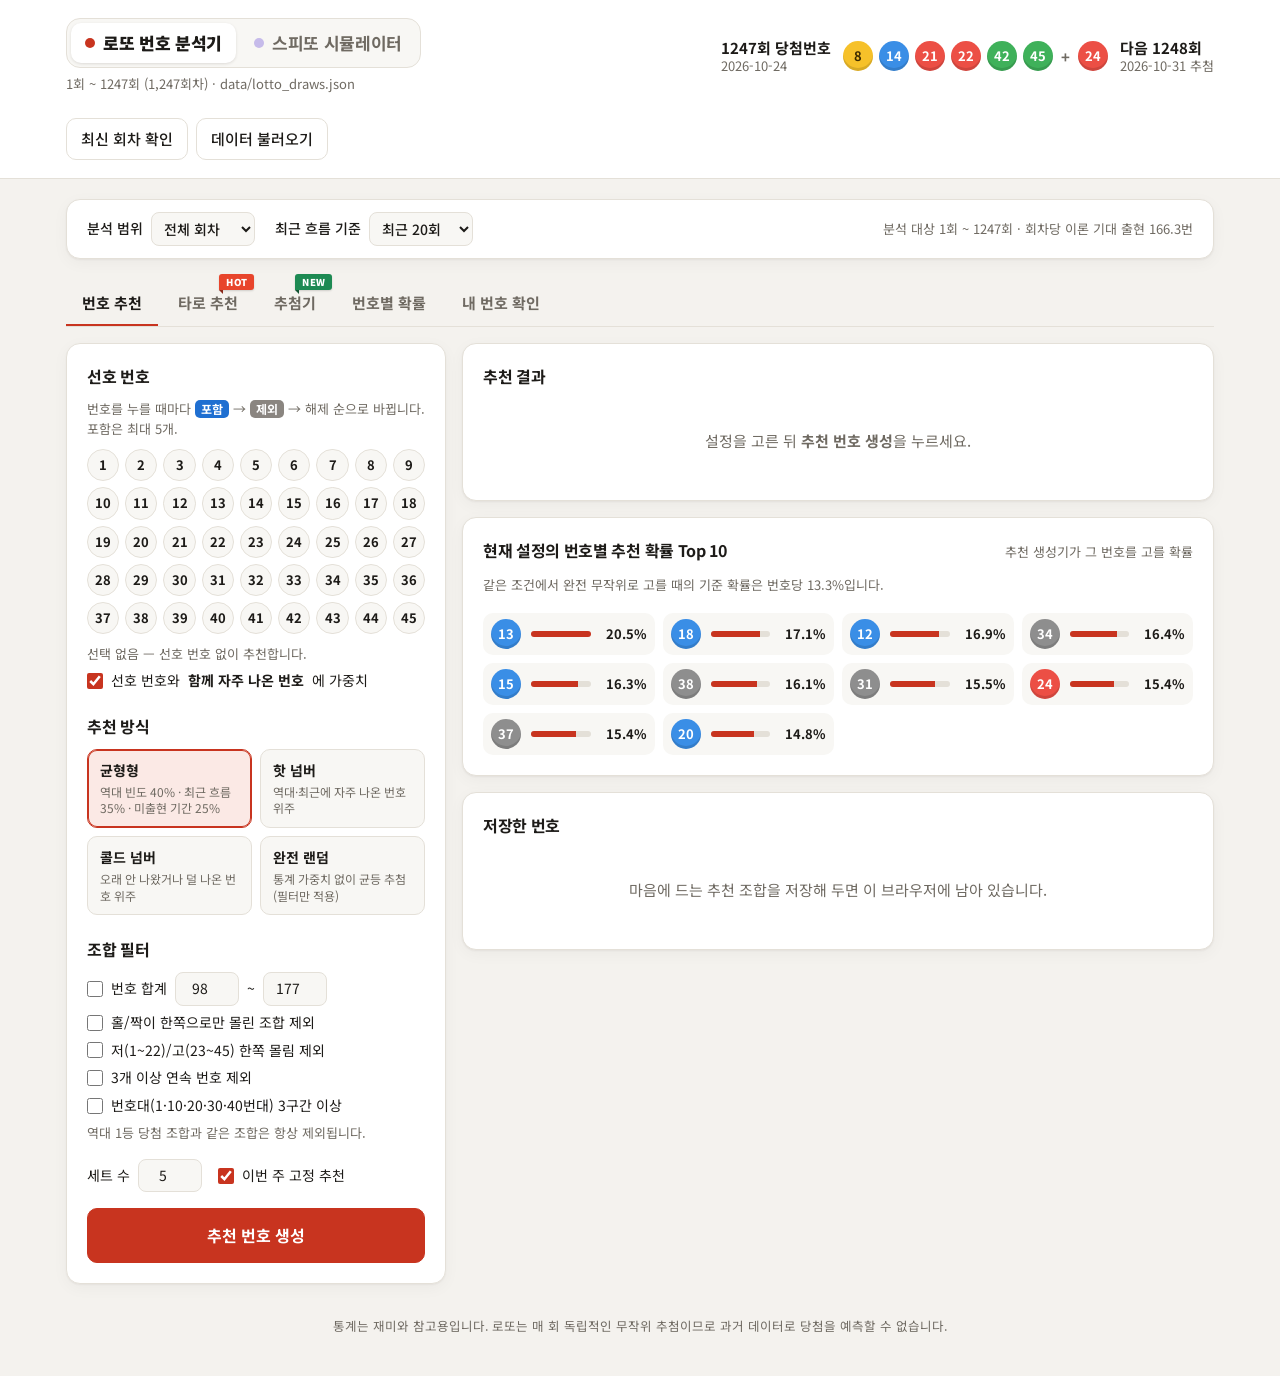
==== index.html @ bdea07fb "스피또 시뮬레이터를 로또 번호 분석기와 같은 상위 프로그램으로 분리 Co-Authored-By: Claude Opus 5.5 <noreply@anthropic.com> Claude" ====
<!doctype html>
<html lang="ko">
<head>
  <meta charset="utf-8">
  <meta name="viewport" content="width=device-width, initial-scale=1">
  <title>로또 번호 분석기</title>
  <meta name="description" content="역대 로또 당첨 번호로 보는 번호별 확률과 선호 번호를 포함한 추천 번호. 매주 최신 회차 자동 반영.">
  <meta property="og:type" content="website">
  <meta property="og:title" content="로또 번호 분석기">
  <meta property="og:description" content="역대 당첨 번호로 보는 번호별 확률 · 선호 번호 포함 추천">
  <meta property="og:image" content="https://wlsdud2v.github.io/lotto-analyzer/og.png">
  <meta property="og:url" content="https://wlsdud2v.github.io/lotto-analyzer/">
  <meta name="twitter:card" content="summary_large_image">
  <meta name="theme-color" content="#c8341f">
  <link rel="icon" href="data:image/svg+xml,%3Csvg xmlns='http://www.w3.org/2000/svg' viewBox='0 0 32 32'%3E%3Ccircle cx='16' cy='16' r='15' fill='%23f6c12a'/%3E%3Ccircle cx='12' cy='11' r='4' fill='%23fff' fill-opacity='.6'/%3E%3C/svg%3E">
  <link rel="preconnect" href="https://fonts.googleapis.com">
  <link rel="stylesheet" href="https://fonts.googleapis.com/css2?family=Noto+Sans+KR:wght@400;500;700;900&display=swap">
  <link rel="stylesheet" href="css/style.css">
</head>
<body>
  <header class="top">
    <div class="wrap top-inner">
      <div class="brand">
        <h1 class="sr-only" id="appTitle">로또 번호 분석기</h1>
        <div class="app-switch" role="tablist" aria-label="프로그램 선택">
          <button class="app-btn active" data-app="lotto" role="tab" aria-selected="true">로또 번호 분석기</button>
          <button class="app-btn" data-app="speetto" role="tab" aria-selected="false">스피또 시뮬레이터</button>
        </div>
        <p class="sub" id="dataInfo" data-for="lotto">데이터를 불러오는 중…</p>
        <p class="sub" data-for="speetto" hidden>동행복권 스피또1000·2000·500 발행 현황과 긁는 복권 시뮬레이터</p>
      </div>
      <div class="latest" id="latest" data-for="lotto"></div>
      <div class="top-actions" data-for="lotto">
        <button class="btn ghost" id="updateBtn" title="인터넷에서 최신 당첨 번호 확인">최신 회차 확인</button>
        <label class="btn ghost file-btn" title="동행복권 결과 JSON 또는 CSV">
          데이터 불러오기
          <input type="file" id="fileInput" accept=".json,.csv" hidden>
        </label>
      </div>
    </div>
  </header>

  <main class="wrap">
  <div class="app active" id="app-lotto">
    <section class="range-bar card">
      <label>분석 범위
        <select id="rangeSel">
          <option value="0">전체 회차</option>
          <option value="500">최근 500회</option>
          <option value="300">최근 300회</option>
          <option value="100">최근 100회</option>
          <option value="50">최근 50회</option>
        </select>
      </label>
      <label>최근 흐름 기준
        <select id="recentSel">
          <option value="10">최근 10회</option>
          <option value="20" selected>최근 20회</option>
          <option value="50">최근 50회</option>
          <option value="100">최근 100회</option>
        </select>
      </label>
      <span class="hint" id="rangeHint"></span>
    </section>

    <nav class="tabs" role="tablist">
      <button class="tab active" data-tab="recommend" role="tab">번호 추천</button>
      <button class="tab" data-tab="tarot" role="tab">타로 추천<span class="ribbon hot">HOT</span></button>
      <button class="tab" data-tab="machine" role="tab">추첨기<span class="ribbon new">NEW</span></button>
      <button class="tab" data-tab="stats" role="tab">번호별 확률</button>
      <button class="tab" data-tab="check" role="tab">내 번호 확인</button>
    </nav>

    <!-- ───────────── 번호 추천 ───────────── -->
    <section class="panel active" id="tab-recommend">
      <div class="rec-layout">
        <div class="card settings">
          <h2>선호 번호</h2>
          <p class="hint">번호를 누를 때마다 <b class="tag fix">포함</b> → <b class="tag exc">제외</b> → 해제 순으로 바뀝니다. 포함은 최대 5개.</p>
          <div class="picker" id="prefPicker"></div>
          <div class="pref-summary" id="prefSummary"></div>
          <label class="check"><input type="checkbox" id="companion" checked> 선호 번호와 <b>함께 자주 나온 번호</b>에 가중치</label>

          <h2>추천 방식</h2>
          <div class="strategies" id="strategies"></div>

          <h2>조합 필터</h2>
          <div class="filters">
            <label class="check"><input type="checkbox" id="fSum"> 번호 합계
              <input type="number" id="fSumMin" class="num" min="21" max="255"> ~ <input type="number" id="fSumMax" class="num" min="21" max="255">
            </label>
            <label class="check"><input type="checkbox" id="fOddEven"> 홀/짝이 한쪽으로만 몰린 조합 제외</label>
            <label class="check"><input type="checkbox" id="fHighLow"> 저(1~22)/고(23~45) 한쪽 몰림 제외</label>
            <label class="check"><input type="checkbox" id="fRun"> 3개 이상 연속 번호 제외</label>
            <label class="check"><input type="checkbox" id="fSpread"> 번호대(1·10·20·30·40번대) 3구간 이상</label>
            <p class="hint">역대 1등 당첨 조합과 같은 조합은 항상 제외됩니다.</p>
          </div>

          <div class="gen-row">
            <label>세트 수 <input type="number" id="setCount" class="num" value="5" min="1" max="10"></label>
            <label class="check"><input type="checkbox" id="weekly" checked> 이번 주 고정 추천</label>
          </div>
          <button class="btn primary big" id="genBtn">추천 번호 생성</button>
        </div>

        <div class="results">
          <div class="card">
            <div class="card-head">
              <h2>추천 결과</h2>
              <span class="hint" id="genInfo"></span>
            </div>
            <div id="results" class="set-list"><p class="empty">설정을 고른 뒤 <b>추천 번호 생성</b>을 누르세요.</p></div>
          </div>

          <div class="card">
            <div class="card-head">
              <h2>현재 설정의 번호별 추천 확률 Top 10</h2>
              <span class="hint">추천 생성기가 그 번호를 고를 확률</span>
            </div>
            <div id="topProb" class="top-prob"></div>
          </div>

          <div class="card">
            <div class="card-head">
              <h2>저장한 번호</h2>
              <button class="btn ghost sm" id="clearSaved">전체 삭제</button>
            </div>
            <div id="saved" class="set-list"></div>
          </div>
        </div>
      </div>
    </section>

    <!-- ───────────── 타로 추천 ───────────── -->
    <section class="panel" id="tab-tarot">
      <div class="card tarot-table">
        <div class="card-head">
          <h2>타로 카드로 번호 뽑기</h2>
          <span class="hint" id="tarotGuide">마음속으로 이번 주의 소망을 떠올리며 카드를 고르세요</span>
        </div>
        <div class="tarot-controls">
          <div class="seg" id="spreadSel" role="group" aria-label="카드 수">
            <button data-n="1">한 장 · 오늘의 카드</button>
            <button data-n="3" class="active">세 장 · 과거·현재·미래</button>
          </div>
          <label>세트 수 <input type="number" id="tarotCount" class="num" value="3" min="1" max="10"></label>
          <button class="btn ghost" id="shuffleBtn">카드 다시 섞기</button>
        </div>
        <div class="slots" id="tarotSlots"></div>
        <div class="deck" id="tarotDeck"></div>
      </div>

      <div class="card" id="tarotReadingCard" hidden>
        <h2>카드 해석</h2>
        <div id="tarotReading" class="reading"></div>
      </div>

      <div class="card" id="tarotNumbersCard" hidden>
        <div class="card-head">
          <h2>카드가 고른 번호</h2>
          <button class="btn ghost sm" id="tarotReroll">같은 카드로 다른 조합</button>
        </div>
        <div id="tarotSummary" class="hint"></div>
        <div id="tarotResults" class="set-list"></div>
        <p class="note">
          정방향 카드의 수는 포함 번호, 역방향 카드의 수는 제외 번호가 되고, 카드의 기운에 따라 번호별 가중치가 정해집니다.
          '번호 추천' 탭의 조합 필터도 함께 적용됩니다. 이번 주에 같은 카드를 뽑으면 같은 번호가 나옵니다.
          재미로 즐겨 주세요 — 실제 당첨 확률은 어떤 번호든 같습니다.
        </p>
      </div>
    </section>

    <!-- ───────────── 물리 추첨기 ───────────── -->
    <section class="panel" id="tab-machine">
      <div class="machine-layout">
        <div class="card machine-stage">
          <div class="drum-wrap"><canvas id="drumCanvas" role="img" aria-label="공기 혼합식 로또 추첨기 애니메이션"></canvas></div>
          <div class="machine-status" id="machineStatus">추첨 시작을 누르면 송풍기가 켜집니다</div>
          <div class="tray" id="tray"></div>
          <p class="hint" id="trayHint">나온 순서대로 놓입니다</p>
        </div>

        <div class="machine-side">
          <div class="card">
            <h2>물리 추첨기</h2>
            <p class="hint">실제 로또와 같은 <b>공기 혼합식</b> 추첨기를 물리 시뮬레이션으로 재현했습니다. 45개의 공이 바닥에서 솟구치는 바람에 섞이다가, 위쪽 배출구로 빨려 올라간 순서대로 당첨 번호 6개와 보너스 번호가 정해집니다.</p>
            <div class="machine-ctrl">
              <span class="lbl">바람 세기</span>
              <div class="seg" id="airSel"><button data-v="1">약</button><button data-v="2" class="active">보통</button><button data-v="3">강</button></div>
            </div>
            <div class="machine-ctrl">
              <span class="lbl">진행 속도</span>
              <div class="seg" id="speedSel"><button data-v="1" class="active">실제 속도</button><button data-v="3">3배 빠르게</button></div>
            </div>
            <button class="btn primary big" id="drawBtn">추첨 시작</button>
          </div>

        </div>
      </div>

      <div class="card">
        <div class="card-head">
          <h2>이번 추첨 기록</h2>
          <span class="hint">번호는 작은 순으로 정렬해 보여 줍니다 · 보너스 제외</span>
        </div>
        <div id="machineHistory" class="set-list"><p class="empty">아직 추첨하지 않았습니다.</p></div>
      </div>
    </section>

    <!-- ───────────── 번호별 확률 ───────────── -->
    <section class="panel" id="tab-stats">
      <div class="kpis" id="kpis"></div>

      <div class="card">
        <div class="card-head">
          <h2>출현 히트맵</h2>
          <span class="hint">색이 진할수록 이론값(평균) 대비 많이 나온 번호</span>
        </div>
        <div class="heat" id="heat"></div>
      </div>

      <div class="card">
        <div class="card-head">
          <h2>번호별 출현 횟수</h2>
          <span class="hint">점선 = 이론 기대값</span>
        </div>
        <div class="chart" id="chart"></div>
      </div>

      <div class="card">
        <div class="card-head">
          <h2>번호별 상세 확률표</h2>
          <span class="hint">머리글을 누르면 정렬됩니다</span>
        </div>
        <div class="table-wrap">
          <table class="stats-table" id="statsTable"></table>
        </div>
        <p class="note">
          <b>읽는 법</b> · <b>출현률</b>은 과거 회차 중 그 번호가 나온 비율, <b>이론 대비</b>는 완전 무작위일 때 기대 횟수 대비 비율(100% = 평균),
          <b>추천 확률</b>은 '번호 추천' 탭의 현재 설정으로 생성기가 그 번호를 고를 확률입니다.
          실제 추첨에서 각 번호가 뽑힐 확률은 과거와 무관하게 항상 6/45 = 13.33%이며, 1등 확률은 조합당 1/8,145,060입니다.
        </p>
      </div>
    </section>

    <!-- ───────────── 내 번호 확인 ───────────── -->
    <section class="panel" id="tab-check">
      <div class="card">
        <h2>내 번호를 과거 전 회차에 대입하기</h2>
        <p class="hint">번호 6개를 고르세요.</p>
        <div class="picker" id="checkPicker"></div>
        <div class="gen-row">
          <div class="balls" id="checkSel"></div>
          <button class="btn ghost sm" id="checkReset">초기화</button>
        </div>
        <div id="checkResult"></div>
      </div>
    </section>

    <footer class="foot">
      통계는 재미와 참고용입니다. 로또는 매 회 독립적인 무작위 추첨이므로 과거 데이터로 당첨을 예측할 수 없습니다.
    </footer>
  </div>

  <div class="app" id="app-speetto">
    <nav class="tabs" role="tablist">
      <button class="tab active" data-tab="sp-status" role="tab">발행 현황</button>
      <button class="tab" data-tab="sp-sim" role="tab">시뮬레이터</button>
    </nav>

    <!-- ───────────── 스피또: 발행 현황 ───────────── -->
    <section class="panel active" id="tab-sp-status">
      <div class="card">
        <div class="card-head">
          <h2>스피또 발행 현황</h2>
          <div class="sp-head-r">
            <span class="hint" id="spStatusInfo">불러오는 중…</span>
            <button class="btn ghost sm" id="spRefresh">새로고침</button>
          </div>
        </div>
        <div class="sp-status" id="spStatus"></div>
        <p class="note">
          <b>입고율</b>은 해당 회차 발행 매수 중 판매점에 공급(출고)된 비율, <b>잔여</b>는 아직 주인을 찾지 않은 당첨 복권 수,
          <b>당첨</b>은 발행 매수 − 잔여 입니다. <b>필요 금액</b>은 지금 1장 살 때의 추정 확률로 계산한 '평균적으로 한 번 당첨되기까지 사야 하는 금액'입니다.
          추정 방법: 발행 매수(1등 1매당 500만 매, 스피또500은 400만 매) 중 판매된 비율을 3등 당첨 비율로 추정(입고율 이내)하고,
          남은 잔여 당첨권이 아직 팔리지 않은 복권에 고르게 섞여 있다고 가정합니다. 3등은 판매 추정의 기준이라 공식 확률과 같게 나옵니다.
          출처: 동행복권 즉석식 복권 발행내역.
        </p>
      </div>

    </section>

    <!-- ───────────── 스피또: 시뮬레이터 ───────────── -->
    <section class="panel" id="tab-sp-sim">
      <div class="sp-layout" style="margin-top:0">
        <div class="card">
          <div class="card-head">
            <h2>스피또 시뮬레이터</h2>
            <div class="seg" id="spGameSel">
              <button data-g="SP1000">스피또1000</button><button data-g="SP2000" class="active">스피또2000</button><button data-g="SP500">스피또500</button>
            </div>
          </div>
          <div class="sp-mode">
            <span class="lbl">확률 기준</span>
            <div class="seg" id="spModeSel"><button data-m="base" class="active">공식 당첨 구조</button><button data-m="live">현재 회차 잔여 반영</button></div>
            <select id="spRoundSel" hidden aria-label="회차 선택"></select>
          </div>
          <p class="hint sp-mode-info" id="spModeInfo"></p>
          <div class="ticket-wrap" id="ticketWrap"></div>
          <div class="sp-actions">
            <button class="btn primary" id="spBuy">1장 사서 긁기</button>
            <button class="btn ghost" id="spReveal">한 번에 긁기</button>
          </div>
          <div class="sp-session" id="spSession"></div>
          <p class="note">카드 그림과 게임 방식은 화면용으로 단순화한 것이며 실제 복권과 다릅니다. 당첨 확률만 공식 당첨 구조와 같습니다.</p>
        </div>

        <div class="card">
          <h2>한 번에 많이 사 보기</h2>
          <div class="sp-bulk-ctrl">
            <div class="seg" id="spBulkN">
              <button data-n="10">10장</button><button data-n="100" class="active">100장</button><button data-n="1000">1천장</button><button data-n="10000">1만장</button><button data-n="100000">10만장</button>
            </div>
            <button class="btn primary" id="spBulkGo">시뮬레이션</button>
            <button class="btn ghost" id="spUntil">1등 나올 때까지</button>
          </div>
          <div id="spBulkResult"></div>
          <div id="spStructure"></div>
        </div>
      </div>
    </section>

    <footer class="foot">
      스피또 시뮬레이터는 재미와 참고용입니다. 즉석 복권의 기대 환급률은 약 56~60%로, 평균적으로 산 금액의 40% 이상은 돌아오지 않습니다.
    </footer>
  </div>
  </main>

  <div class="toast" id="toast"></div>

  <script src="data/lotto_data.js"></script>
  <script src="js/data.js"></script>
  <script src="js/engine.js"></script>
  <script src="js/update.js"></script>
  <script src="js/tarot.js"></script>
  <script src="js/drum.js"></script>
  <script src="js/speetto.js"></script>
  <script src="js/app.js"></script>
</body>
</html>
---- css/style.css ----
:root {
  --bg: #f4f2ee;
  --surface: #ffffff;
  --surface-2: #f8f7f4;
  --line: #e4e0d8;
  --text: #1d1b18;
  --muted: #6f6a62;
  --accent: #c8341f;
  --accent-ink: #ffffff;
  --accent-soft: #fbe9e5;
  --fix: #1f6fd1;
  --exc: #8a8580;
  --ok: #1d8a53;

  /* 동행복권 공 색상 */
  --b1: #f6c12a;  --b1t: #3d2b00;
  --b2: #3a8ee6;  --b2t: #fff;
  --b3: #ec4f45;  --b3t: #fff;
  --b4: #8e8e8e;  --b4t: #fff;
  --b5: #3fb15a;  --b5t: #fff;

  --radius: 14px;
  --shadow: 0 1px 2px rgba(30, 25, 15, .05), 0 4px 16px rgba(30, 25, 15, .04);
  color-scheme: light;
}

@media (prefers-color-scheme: dark) {
  :root:not([data-theme="light"]) {
    --bg: #151412;
    --surface: #1f1d1a;
    --surface-2: #26241f;
    --line: #36332d;
    --text: #efebe4;
    --muted: #a39d93;
    --accent: #ef5a43;
    --accent-soft: #3a211c;
    --fix: #5aa2f5;
    --exc: #7d7870;
    --shadow: none;
    color-scheme: dark;
  }
}

* { box-sizing: border-box; }
html, body { margin: 0; }
body {
  background: var(--bg);
  color: var(--text);
  font: 15px/1.55 "Noto Sans KR", "Pretendard", "Apple SD Gothic Neo", "Malgun Gothic", system-ui, sans-serif;
  -webkit-font-smoothing: antialiased;
}
h1, h2 { margin: 0; letter-spacing: -.02em; }
h2 { font-size: 16px; font-weight: 700; margin: 0 0 10px; }
.settings h2 { margin-top: 22px; }
.settings h2:first-child { margin-top: 0; }
b { font-weight: 700; }

.wrap { max-width: 1180px; margin: 0 auto; padding: 0 16px; }

/* ───────── 헤더 ───────── */
.top { background: var(--surface); border-bottom: 1px solid var(--line); }
.top-inner { display: flex; align-items: center; gap: 24px; padding-top: 18px; padding-bottom: 18px; flex-wrap: wrap; }
.brand h1 { font-size: 22px; font-weight: 900; }
.brand h1::before { content: ""; display: inline-block; width: 12px; height: 12px; border-radius: 50%; background: var(--accent); margin-right: 8px; vertical-align: 2px; }
.sub { margin: 2px 0 0; color: var(--muted); font-size: 13px; }
.latest { margin-left: auto; display: flex; align-items: center; gap: 12px; flex-wrap: wrap; }
.latest .lbl { font-size: 13px; color: var(--muted); line-height: 1.3; }
.latest .lbl b { color: var(--text); display: block; font-size: 15px; }

/* ───────── 공통 ───────── */
.card { background: var(--surface); border: 1px solid var(--line); border-radius: var(--radius); padding: 20px; box-shadow: var(--shadow); }
.card + .card { margin-top: 16px; }
.card-head { display: flex; align-items: baseline; justify-content: space-between; gap: 12px; flex-wrap: wrap; margin-bottom: 12px; }
.card-head h2 { margin: 0; }
.hint { color: var(--muted); font-size: 13px; margin: 0 0 10px; }
.card-head .hint { margin: 0; }
.note { color: var(--muted); font-size: 13px; margin: 14px 0 0; }
.empty { color: var(--muted); text-align: center; padding: 28px 0; margin: 0; }

.btn { font: inherit; border: 1px solid var(--line); background: var(--surface); color: var(--text); border-radius: 10px; padding: 8px 14px; cursor: pointer; font-weight: 500; transition: background .15s, border-color .15s; }
.btn:hover { border-color: var(--muted); }
.btn.primary { background: var(--accent); border-color: var(--accent); color: var(--accent-ink); font-weight: 700; }
.btn.primary:hover { filter: brightness(1.05); }
.btn.big { width: 100%; padding: 14px; font-size: 16px; margin-top: 16px; }
.btn.sm { padding: 4px 10px; font-size: 13px; }
.btn.ghost { background: transparent; }
.file-btn { white-space: nowrap; }
.top-actions { display: flex; gap: 8px; flex-wrap: wrap; }
.btn:disabled { opacity: .55; cursor: default; }

select, input.num { font: inherit; color: var(--text); background: var(--surface-2); border: 1px solid var(--line); border-radius: 8px; padding: 5px 8px; }
input.num { width: 64px; text-align: center; }
.check { display: flex; align-items: center; gap: 8px; font-size: 14px; margin: 6px 0; flex-wrap: wrap; }
.check input[type=checkbox] { width: 16px; height: 16px; accent-color: var(--accent); margin: 0; }

.tag { display: inline-block; padding: 0 6px; border-radius: 5px; font-size: 12px; color: #fff; }
.tag.fix { background: var(--fix); }
.tag.exc { background: var(--exc); }

.range-bar { display: flex; gap: 20px; align-items: center; flex-wrap: wrap; margin-top: 20px; padding: 12px 20px; }
.range-bar label { display: flex; gap: 8px; align-items: center; font-size: 14px; font-weight: 500; }
.range-bar .hint { margin: 0 0 0 auto; }

/* ───────── 탭 ───────── */
.tabs { display: flex; gap: 4px; margin: 12px 0 16px; padding-top: 10px; border-bottom: 1px solid var(--line); overflow-x: auto; }
.tab { position: relative; font: inherit; font-weight: 700; background: none; border: 0; color: var(--muted); padding: 10px 16px; cursor: pointer; border-bottom: 3px solid transparent; margin-bottom: -1px; white-space: nowrap; }
/* 탭 리본 (HOT / NEW) */
.tab .ribbon { position: absolute; top: -7px; right: 0; padding: 1px 6px 1px 7px; font-size: 9.5px; font-weight: 900; letter-spacing: .06em; line-height: 1.5; color: #fff; border-radius: 3px 3px 3px 0; box-shadow: 0 1px 2px rgba(0,0,0,.15); pointer-events: none; }
.tab .ribbon::after { content: ""; position: absolute; left: 0; bottom: -4px; border-top: 4px solid; border-left: 4px solid transparent; filter: brightness(.6); }
.tab .ribbon.hot { background: #e8452c; }
.tab .ribbon.hot::after { border-top-color: #e8452c; }
.tab .ribbon.new { background: #1d8a53; }
.tab .ribbon.new::after { border-top-color: #1d8a53; }
.tab.active { color: var(--text); border-bottom-color: var(--accent); }
.panel { display: none; }
.panel.active { display: block; }

/* ───────── 공 ───────── */
.ball { --c: var(--b1); --t: var(--b1t); width: 38px; height: 38px; border-radius: 50%; display: inline-flex; align-items: center; justify-content: center; font-weight: 700; font-size: 15px; background: var(--c); color: var(--t); flex: none; font-variant-numeric: tabular-nums; box-shadow: inset 0 -3px 0 rgba(0,0,0,.12); }
.ball.d2 { --c: var(--b2); --t: var(--b2t); }
.ball.d3 { --c: var(--b3); --t: var(--b3t); }
.ball.d4 { --c: var(--b4); --t: var(--b4t); }
.ball.d5 { --c: var(--b5); --t: var(--b5t); }
.ball.sm { width: 30px; height: 30px; font-size: 13px; }
.ball.fixed { outline: 3px solid var(--fix); outline-offset: 2px; }
.balls { display: flex; gap: 6px; align-items: center; flex-wrap: wrap; }
.plus { color: var(--muted); font-weight: 700; margin: 0 2px; }

/* ───────── 번호 선택기 ───────── */
.picker { display: grid; grid-template-columns: repeat(9, 1fr); gap: 6px; }
.pick { font: inherit; aspect-ratio: 1; border-radius: 50%; border: 1px solid var(--line); background: var(--surface-2); color: var(--text); font-weight: 700; font-size: 13px; cursor: pointer; padding: 0; position: relative; transition: transform .08s; font-variant-numeric: tabular-nums; }
.pick:hover { border-color: var(--muted); }
.pick:active { transform: scale(.94); }
.pick.fix { background: var(--fix); border-color: var(--fix); color: #fff; }
.pick.exc { background: transparent; color: var(--exc); text-decoration: line-through; border-style: dashed; }
.pick.on { background: var(--accent); border-color: var(--accent); color: #fff; }
.pref-summary { font-size: 13px; color: var(--muted); margin: 10px 0 4px; min-height: 20px; }

/* ───────── 추천 레이아웃 ───────── */
.rec-layout { display: grid; grid-template-columns: 380px 1fr; gap: 16px; align-items: start; }
.settings { position: sticky; top: 12px; }

.strategies { display: grid; grid-template-columns: 1fr 1fr; gap: 8px; }
.strat { text-align: left; font: inherit; border: 1px solid var(--line); background: var(--surface-2); color: var(--text); border-radius: 10px; padding: 10px 12px; cursor: pointer; }
.strat b { display: block; font-size: 14px; }
.strat span { font-size: 12px; color: var(--muted); line-height: 1.4; display: block; margin-top: 2px; }
.strat.active { border-color: var(--accent); background: var(--accent-soft); box-shadow: inset 0 0 0 1px var(--accent); }

.gen-row { display: flex; align-items: center; gap: 16px; flex-wrap: wrap; margin-top: 16px; }
.gen-row label { display: flex; align-items: center; gap: 8px; font-size: 14px; }

.set-list { display: flex; flex-direction: column; gap: 10px; }
.set { border: 1px solid var(--line); border-radius: 12px; padding: 12px 14px; display: grid; grid-template-columns: auto 1fr auto; gap: 8px 14px; align-items: center; background: var(--surface-2); }
.set .idx { font-weight: 900; color: var(--muted); font-size: 13px; width: 18px; }
.set .meta { grid-column: 2 / 4; display: flex; gap: 6px 14px; flex-wrap: wrap; font-size: 12.5px; color: var(--muted); }
.set .meta b { color: var(--text); font-weight: 500; }
.set .acts { display: flex; gap: 6px; }
.set .warn { color: var(--accent); }
.set .hit { color: var(--ok); }

.top-prob { display: grid; grid-template-columns: repeat(auto-fill, minmax(160px, 1fr)); gap: 8px; }
.tp { display: flex; align-items: center; gap: 10px; padding: 6px 8px; border-radius: 10px; background: var(--surface-2); }
.tp .bar { flex: 1; height: 6px; background: var(--line); border-radius: 3px; overflow: hidden; }
.tp .bar i { display: block; height: 100%; background: var(--accent); }
.tp .v { font-size: 13px; font-weight: 700; font-variant-numeric: tabular-nums; min-width: 46px; text-align: right; }

/* ───────── 통계 ───────── */
.kpis { display: grid; grid-template-columns: repeat(4, 1fr); gap: 12px; margin-bottom: 16px; }
.kpi { background: var(--surface); border: 1px solid var(--line); border-radius: var(--radius); padding: 14px 16px; box-shadow: var(--shadow); }
.kpi .k { font-size: 12.5px; color: var(--muted); }
.kpi .v { font-size: 22px; font-weight: 900; letter-spacing: -.02em; margin-top: 2px; display: flex; gap: 6px; align-items: center; flex-wrap: wrap; }
.kpi .s { font-size: 12.5px; color: var(--muted); }

.heat { display: grid; grid-template-columns: repeat(9, 1fr); gap: 6px; }
.hcell { border-radius: 10px; padding: 8px 4px; text-align: center; border: 1px solid var(--line); }
.hcell .n { font-weight: 900; font-size: 16px; }
.hcell .r { font-size: 11.5px; font-variant-numeric: tabular-nums; opacity: .85; }

.chart svg { width: 100%; height: auto; display: block; }
.chart .ax { fill: var(--muted); font-size: 10px; }
.chart .exp { stroke: var(--text); stroke-dasharray: 4 3; stroke-width: 1; opacity: .6; }

.table-wrap { overflow-x: auto; }
.stats-table { width: 100%; border-collapse: collapse; font-size: 13.5px; font-variant-numeric: tabular-nums; }
.stats-table th, .stats-table td { padding: 7px 10px; text-align: right; border-bottom: 1px solid var(--line); white-space: nowrap; }
.stats-table th:first-child, .stats-table td:first-child { text-align: left; }
.stats-table th { font-size: 12.5px; color: var(--muted); font-weight: 500; cursor: pointer; user-select: none; position: sticky; top: 0; background: var(--surface); }
.stats-table th.sorted { color: var(--text); font-weight: 700; }
.stats-table th.sorted::after { content: " ▾"; }
.stats-table th.sorted.asc::after { content: " ▴"; }
.stats-table tr:hover td { background: var(--surface-2); }
.up { color: var(--accent); }
.down { color: var(--fix); }

/* ───────── 내 번호 확인 ───────── */
#checkPicker { max-width: 520px; }
.ranks { display: grid; grid-template-columns: repeat(5, 1fr); gap: 8px; margin: 16px 0; }
.rank { text-align: center; border: 1px solid var(--line); border-radius: 10px; padding: 10px 4px; background: var(--surface-2); }
.rank .k { font-size: 12.5px; color: var(--muted); }
.rank .v { font-size: 22px; font-weight: 900; }
.rank.has .v { color: var(--accent); }
.wins { width: 100%; border-collapse: collapse; font-size: 13.5px; }
.wins td, .wins th { padding: 7px 8px; border-bottom: 1px solid var(--line); text-align: left; }
.wins th { font-size: 12.5px; color: var(--muted); font-weight: 500; }
.wins td:not(:last-child) { white-space: nowrap; }
.wins .balls { flex-wrap: nowrap; gap: 4px; }
@media (max-width: 520px) {
  .wins th:nth-child(2), .wins td:nth-child(2) { display: none; }
  .wins .ball.sm { width: 24px; height: 24px; font-size: 11px; }
}
.ball.match { outline: 3px solid var(--text); outline-offset: 1px; }
.ball.dim { opacity: .3; }

.foot { color: var(--muted); font-size: 12.5px; text-align: center; padding: 32px 0 40px; }

.toast { position: fixed; left: 50%; bottom: 24px; transform: translateX(-50%) translateY(20px); background: var(--text); color: var(--bg); padding: 10px 16px; border-radius: 10px; font-size: 14px; opacity: 0; pointer-events: none; transition: .2s; z-index: 10; max-width: calc(100% - 32px); }
.toast.show { opacity: 1; transform: translateX(-50%); }

/* ───────── 반응형 ───────── */
@media (max-width: 900px) {
  .rec-layout { grid-template-columns: 1fr; }
  .settings { position: static; }
  .kpis { grid-template-columns: 1fr 1fr; }
}
@media (max-width: 520px) {
  .ball { width: 32px; height: 32px; font-size: 13px; }
  .ball.sm { width: 26px; height: 26px; font-size: 11.5px; }
  .heat { grid-template-columns: repeat(5, 1fr); }
  .ranks { grid-template-columns: repeat(3, 1fr); }
  .range-bar .hint { margin-left: 0; }
  .latest { margin-left: 0; }
  .card { padding: 16px; }
  .set { grid-template-columns: 1fr; }
  .set .idx { display: none; }
  .set .balls { flex-wrap: nowrap; }
  .set .meta { grid-column: 1 / -1; order: 3; }
  .set .acts { order: 4; }
}

/* ───────── 타로 ───────── */
:root {
  --t-back: #2a2140;
  --t-back-2: #3b2f58;
  --t-gold: #c9a24a;
  --t-face: #fbf7ee;
  --t-ink: #2a2140;
}

.tarot-controls { display: flex; gap: 12px 16px; align-items: center; flex-wrap: wrap; margin-bottom: 18px; }
.tarot-controls label { display: flex; align-items: center; gap: 8px; font-size: 14px; }
.seg { display: inline-flex; max-width: 100%; overflow-x: auto; border: 1px solid var(--line); border-radius: 10px; overflow: hidden; }
.seg button { font: inherit; font-size: 14px; border: 0; background: var(--surface); color: var(--muted); padding: 8px 14px; cursor: pointer; }
.seg button + button { border-left: 1px solid var(--line); }
.seg button.active { background: var(--t-back); color: #fff; font-weight: 700; }
.seg button:disabled { cursor: default; }

.slots { display: flex; justify-content: center; gap: 18px; flex-wrap: wrap; margin: 4px 0 22px; }
.slot { width: 150px; text-align: center; }
.slot .pos { font-size: 13px; font-weight: 700; color: var(--muted); margin-bottom: 8px; letter-spacing: .04em; }
.slot .ph { aspect-ratio: 2 / 3; border: 2px dashed var(--line); border-radius: 12px; display: flex; align-items: center; justify-content: center; color: var(--muted); font-size: 12px; }
.slot .cap { font-size: 13px; margin-top: 8px; min-height: 20px; }
.slot .cap b { font-size: 14px; }
.slot .cap .ori { display: inline-block; font-size: 11.5px; padding: 0 6px; border-radius: 5px; margin-left: 4px; background: var(--surface-2); border: 1px solid var(--line); color: var(--muted); }
.slot .cap .ori.rev { color: var(--accent); border-color: var(--accent); }

/* 카드 공통 (뒤집기) */
.tcard { aspect-ratio: 2 / 3; perspective: 900px; }
.tcard .inner { position: relative; width: 100%; height: 100%; transition: transform .7s cubic-bezier(.3,.7,.3,1); transform-style: preserve-3d; }
.tcard.flipped .inner { transform: rotateY(180deg); }
.tcard .back, .tcard .face { position: absolute; inset: 0; border-radius: 10px; backface-visibility: hidden; -webkit-backface-visibility: hidden; overflow: hidden; }
.tcard .back {
  background:
    radial-gradient(circle at 50% 50%, transparent 0 18%, rgba(201,162,74,.55) 18.5% 20%, transparent 20.5%),
    repeating-linear-gradient(45deg, rgba(201,162,74,.18) 0 2px, transparent 2px 10px),
    repeating-linear-gradient(-45deg, rgba(201,162,74,.18) 0 2px, transparent 2px 10px),
    linear-gradient(160deg, var(--t-back-2), var(--t-back));
  border: 2px solid var(--t-gold);
  box-shadow: inset 0 0 0 4px var(--t-back), inset 0 0 0 5px rgba(201,162,74,.6), 0 2px 6px rgba(20,10,40,.25);
}
.tcard .back::after { content: "✦"; position: absolute; inset: 0; display: flex; align-items: center; justify-content: center; color: var(--t-gold); font-size: 22px; }
.tcard .face {
  transform: rotateY(180deg);
  background: radial-gradient(circle at 50% 42%, #fff 0 30%, var(--t-face) 70%);
  border: 2px solid var(--t-gold);
  box-shadow: inset 0 0 0 5px var(--t-face), inset 0 0 0 6px rgba(201,162,74,.7), 0 4px 14px rgba(20,10,40,.2);
  color: var(--t-ink);
}
.tcard .art { position: absolute; inset: 0; display: flex; flex-direction: column; align-items: center; justify-content: space-between; padding: 14px 8px 12px; }
.tcard.rev .art { transform: rotate(180deg); }
.tcard .rn { font-family: Georgia, "Times New Roman", serif; font-size: 15px; font-weight: 700; letter-spacing: .06em; color: #8a6a22; }
.tcard .sym { font-size: 52px; line-height: 1; color: var(--t-back); text-shadow: 0 2px 0 rgba(201,162,74,.35); }
.tcard .nm { font-weight: 900; font-size: 16px; letter-spacing: -.02em; }
.tcard .nmb { display: flex; flex-direction: column; align-items: center; text-align: center; line-height: 1.2; gap: 2px; }
.tcard .en { font-family: Georgia, serif; font-size: 10.5px; color: #8a7a6a; }

/* 덱 */
.deck { display: grid; grid-template-columns: repeat(11, 1fr); gap: 8px; max-width: 860px; margin: 0 auto; }
.deck .dcard { font: inherit; padding: 0; border: 0; background: none; cursor: pointer; transition: transform .18s, opacity .25s; animation: deal .45s backwards; }
.deck .dcard .tcard { pointer-events: none; }
.deck .dcard:hover { transform: translateY(-6px); }
.deck .dcard:focus-visible { outline: 3px solid var(--t-gold); outline-offset: 2px; border-radius: 10px; }
.deck .dcard.picked { opacity: .12; pointer-events: none; transform: none; }
.deck.done { display: none; }
@keyframes deal { from { opacity: 0; transform: translateY(14px) rotate(-4deg); } to { opacity: 1; transform: none; } }

/* 해석 */
.reading { display: grid; grid-template-columns: repeat(auto-fit, minmax(240px, 1fr)); gap: 12px; }
.ritem { border: 1px solid var(--line); border-radius: 12px; padding: 14px 16px; background: var(--surface-2); }
.ritem .pos { font-size: 12.5px; color: var(--muted); font-weight: 700; }
.ritem h3 { margin: 2px 0 2px; font-size: 17px; letter-spacing: -.02em; }
.ritem h3 small { font-size: 12.5px; font-weight: 500; color: var(--muted); margin-left: 6px; }
.ritem .kw { font-size: 13px; color: #8a6a22; margin-bottom: 8px; }
.ritem p { margin: 0 0 8px; font-size: 14px; }
.ritem .msg { font-weight: 700; }
.chips { display: flex; flex-wrap: wrap; gap: 6px; }
.chip { font-size: 12px; padding: 2px 8px; border-radius: 999px; background: var(--surface); border: 1px solid var(--line); color: var(--text); }
.chip.in { border-color: var(--fix); color: var(--fix); font-weight: 700; }
.chip.out { border-color: var(--accent); color: var(--accent); font-weight: 700; text-decoration: line-through; }
#tarotSummary { margin: 0 0 12px; }

@media (prefers-color-scheme: dark) {
  :root:not([data-theme="light"]) .ritem .kw { color: var(--t-gold); }
  :root:not([data-theme="light"]) .seg button.active { background: var(--t-back-2); }
}
@media (max-width: 900px) {
  .deck { grid-template-columns: repeat(8, 1fr); }
}
@media (max-width: 520px) {
  .deck { grid-template-columns: repeat(6, 1fr); gap: 6px; }
  .tcard .back::after { font-size: 14px; }
  .slots { gap: 10px; }
  .slot { width: calc((100% - 20px) / 3); max-width: 150px; }
  .tcard .sym { font-size: 38px; }
  .tcard .nm { font-size: 13px; }
  .tcard .rn { font-size: 12px; }
  .tcard .en { display: none; }
  .tcard .art { padding: 10px 4px; }
  .seg button { padding: 8px 10px; font-size: 13px; }
  .tab { padding: 10px 10px; font-size: 14px; }
}
@media (prefers-reduced-motion: reduce) {
  .tcard .inner, .deck .dcard { transition: none; animation: none; }
}

/* ───────── 물리 추첨기 ───────── */
.machine-layout { display: grid; grid-template-columns: minmax(0, 1.15fr) minmax(0, 1fr); gap: 16px; align-items: start; margin-bottom: 16px; }
.machine-stage { display: flex; flex-direction: column; align-items: center; }
.drum-wrap { width: 100%; display: flex; justify-content: center; }
.drum-wrap canvas { display: block; max-width: 100%; }
.machine-status { margin-top: 10px; font-size: 14px; font-weight: 700; color: var(--muted); text-align: center; min-height: 22px; }
.machine-status.live { color: var(--accent); }
.machine-side .card + .card { margin-top: 16px; }
.machine-ctrl { display: flex; align-items: center; gap: 12px; margin: 12px 0; flex-wrap: wrap; }
.machine-ctrl .lbl { font-size: 14px; font-weight: 500; width: 72px; }
.machine-ctrl .seg button.active { background: var(--accent); }

.tray { display: flex; align-items: center; justify-content: center; gap: 8px; flex-wrap: wrap; min-height: 46px; margin-top: 12px; width: 100%; padding: 10px 12px; border-radius: 12px; background: var(--surface-2); border: 1px solid var(--line); }
.tray .slot-b { width: 38px; height: 38px; border-radius: 50%; border: 2px dashed var(--line); flex: none; }
.tray .ball { animation: drop .45s cubic-bezier(.3,1.4,.5,1) both; }
.tray .plus { margin: 0 2px; }
.tray .bonus-lbl { font-size: 11px; color: var(--muted); margin-left: 2px; }
#trayHint { margin: 8px 0 0; text-align: center; }
@keyframes drop { from { transform: translate(18px, -26px) scale(.6); opacity: 0; } to { transform: none; opacity: 1; } }

@media (max-width: 900px) {
  .machine-layout { grid-template-columns: 1fr; }
  .machine-side { order: -1; }
  .machine-side .hint { display: none; }
}
@media (max-width: 520px) {
  .tray { gap: 5px; padding: 8px; }
  .tray .slot-b { width: 32px; height: 32px; }
}

/* ───────── 스피또 ───────── */
.sp-head-r { display: flex; align-items: center; gap: 10px; }
.sp-status { display: grid; grid-template-columns: repeat(3, minmax(0, 1fr)); gap: 12px; }
.sp-game { border: 1px solid var(--line); border-radius: 12px; padding: 14px; background: var(--surface-2); }
.sp-game h3 { margin: 0 0 8px; font-size: 16px; display: flex; justify-content: space-between; align-items: baseline; }
.sp-game h3 small { font-size: 12px; color: var(--muted); font-weight: 500; }
.sp-round { border-top: 1px solid var(--line); padding: 10px 0 4px; }
.sp-round:first-of-type { border-top: 0; padding-top: 2px; }
.sp-round .rh { display: flex; justify-content: space-between; align-items: baseline; font-size: 14px; }
.sp-round .rh b { font-size: 15px; }
.sp-round .rh .end { font-size: 12px; color: var(--muted); }
.sp-bar { height: 8px; border-radius: 4px; background: var(--line); overflow: hidden; margin: 6px 0 2px; }
.sp-bar i { display: block; height: 100%; background: var(--accent); }
.sp-rate { font-size: 12.5px; color: var(--muted); display: flex; justify-content: space-between; }
.sp-rate b { color: var(--text); }
.sp-ranks { width: 100%; border-collapse: collapse; font-size: 13px; margin-top: 6px; font-variant-numeric: tabular-nums; }
.sp-ranks td { padding: 3px 0; }
.sp-ranks td:nth-child(2) { color: var(--muted); }
.sp-ranks td:nth-child(3), .sp-ranks td:nth-child(4) { text-align: right; }
.sp-ranks .won { color: var(--ok); font-weight: 700; }
.sp-ranks .left-all { color: var(--accent); font-weight: 700; }
.sp-empty { color: var(--muted); font-size: 13px; padding: 8px 0; }

.sp-layout { display: grid; grid-template-columns: minmax(0, 1fr) minmax(0, 1fr); gap: 16px; margin-top: 16px; align-items: start; }
.sp-actions { display: flex; gap: 8px; margin-top: 14px; flex-wrap: wrap; }
.sp-actions .btn { flex: 1; }
.sp-session { display: grid; grid-template-columns: repeat(4, 1fr); gap: 8px; margin-top: 14px; }
.sp-session .k { font-size: 12px; color: var(--muted); }
.sp-session .v { font-weight: 900; font-size: 16px; font-variant-numeric: tabular-nums; }
.sp-session .neg { color: var(--fix); }
.sp-session .pos { color: var(--ok); }

/* 복권 카드 (시뮬레이션용 단순 디자인) */
.ticket-wrap { display: flex; justify-content: center; }
.ticket { --tc: #6b4bd6; width: 100%; max-width: 420px; border-radius: 14px; padding: 12px; background: linear-gradient(140deg, var(--tc), color-mix(in srgb, var(--tc) 55%, #000)); color: #fff; box-shadow: 0 6px 18px rgba(0,0,0,.15); user-select: none; -webkit-user-select: none; }
.ticket.SP1000 { --tc: #1f9d6a; }
.ticket.SP2000 { --tc: #6b4bd6; }
.ticket.SP500 { --tc: #e07a1f; }
.ticket .th { display: flex; justify-content: space-between; align-items: baseline; padding: 0 4px 10px; }
.ticket .th b { font-size: 20px; font-weight: 900; letter-spacing: -.02em; }
.ticket .th span { font-size: 11.5px; opacity: .85; }
.ticket .play { position: relative; background: #fffdf7; color: #2a2620; border-radius: 10px; padding: 12px; min-height: 180px; }
.ticket .rule { font-size: 12px; color: #6f6a62; text-align: center; margin-bottom: 8px; }
.ticket .grid9 { display: grid; grid-template-columns: repeat(3, 1fr); gap: 8px; }
.ticket .cell { border: 1px dashed #d8d2c4; border-radius: 8px; text-align: center; padding: 10px 2px; font-weight: 900; font-size: 18px; }
.ticket .cell.hit { background: #fff1c2; border: 2px solid #e8b100; }
.ticket .lucky { display: flex; justify-content: center; gap: 10px; margin-bottom: 10px; }
.ticket .lucky span { width: 42px; height: 42px; border-radius: 50%; background: var(--tc); color: #fff; display: flex; align-items: center; justify-content: center; font-weight: 900; font-size: 18px; }
.ticket .mine { display: grid; grid-template-columns: repeat(3, 1fr); gap: 8px; }
.ticket .mine div { border: 1px dashed #d8d2c4; border-radius: 8px; text-align: center; padding: 6px 2px; }
.ticket .mine b { display: block; font-size: 18px; }
.ticket .mine small { font-size: 12px; color: #6f6a62; }
.ticket .mine .hit { background: #fff1c2; border: 2px solid #e8b100; }
.ticket canvas.scratch { position: absolute; inset: 0; width: 100%; height: 100%; border-radius: 10px; touch-action: none; cursor: grab; transition: opacity .5s; }
.ticket canvas.scratch.gone { opacity: 0; pointer-events: none; }
.ticket .verdict { text-align: center; font-weight: 900; font-size: 17px; padding: 10px 0 2px; min-height: 34px; }
.ticket .verdict.lose { opacity: .8; font-weight: 700; }

.sp-bulk-ctrl { display: flex; gap: 8px; flex-wrap: wrap; align-items: center; margin-bottom: 14px; }
.sp-sum { display: grid; grid-template-columns: repeat(2, 1fr); gap: 8px; margin-bottom: 12px; }
.sp-sum > div { background: var(--surface-2); border: 1px solid var(--line); border-radius: 10px; padding: 10px 12px; }
.sp-sum .k { font-size: 12px; color: var(--muted); }
.sp-sum .v { font-size: 18px; font-weight: 900; font-variant-numeric: tabular-nums; }
.sp-table { width: 100%; border-collapse: collapse; font-size: 13.5px; font-variant-numeric: tabular-nums; }
.sp-table th, .sp-table td { padding: 6px 8px; border-bottom: 1px solid var(--line); text-align: right; white-space: nowrap; }
.sp-table th:first-child, .sp-table td:first-child { text-align: left; }
.sp-table th { font-size: 12.5px; color: var(--muted); font-weight: 500; }
#spStructure { margin-top: 18px; }
#spStructure h3 { font-size: 14px; margin: 0 0 6px; }

@media (max-width: 900px) {
  .sp-status { grid-template-columns: minmax(0, 1fr); }
  .sp-layout { grid-template-columns: minmax(0, 1fr); }
}
@media (max-width: 520px) {
  .sp-session { grid-template-columns: repeat(2, 1fr); }
  .card-head .seg button { padding: 7px 8px; font-size: 12.5px; }
  .sp-bulk-ctrl .seg button { padding: 7px 8px; font-size: 12.5px; }
}

.sp-ranks tr.need td { padding: 0 0 6px; font-size: 12px; color: var(--muted); text-align: left !important; }
.sp-ranks tr.need b { color: var(--text); }
.sp-mode { display: flex; align-items: center; gap: 10px; flex-wrap: wrap; margin-bottom: 6px; }
.sp-mode .lbl { font-size: 14px; font-weight: 500; }
.sp-mode select { font: inherit; font-size: 14px; color: var(--text); background: var(--surface-2); border: 1px solid var(--line); border-radius: 8px; padding: 6px 8px; }
.sp-mode-info { margin: 4px 0 12px; min-height: 18px; }
.sp-mode-info b { color: var(--text); }
.sp-table td.live { color: var(--accent); font-weight: 700; }

/* ───────── 상위 프로그램 전환 ───────── */
[hidden] { display: none !important; }
.sr-only { position: absolute; width: 1px; height: 1px; padding: 0; margin: -1px; overflow: hidden; clip: rect(0 0 0 0); white-space: nowrap; border: 0; }
.app { display: none; }
.app.active { display: block; }
.app-switch { display: inline-flex; gap: 4px; padding: 4px; border-radius: 14px; background: var(--surface-2); border: 1px solid var(--line); }
.app-btn { font: inherit; font-size: 17px; font-weight: 700; letter-spacing: -.02em; color: var(--muted); background: none; border: 0; border-radius: 10px; padding: 7px 14px; cursor: pointer; white-space: nowrap; display: inline-flex; align-items: center; gap: 8px; transition: background .15s, color .15s; }
.app-btn::before { content: ""; width: 10px; height: 10px; border-radius: 50%; background: currentColor; opacity: .35; }
.app-btn[data-app="lotto"]::before { background: var(--accent); }
.app-btn[data-app="speetto"]::before { background: #6b4bd6; }
.app-btn.active { background: var(--surface); color: var(--text); font-weight: 900; box-shadow: 0 1px 3px rgba(30,25,15,.12); }
.app-btn.active::before { opacity: 1; }
.app-btn:not(.active):hover { color: var(--text); }
.brand .sub { margin-top: 6px; }
.brand h1::before { display: none; }
@media (max-width: 520px) {
  .brand { width: 100%; }
  .app-switch { width: 100%; }
  .app-btn { flex: 1; justify-content: center; font-size: 15px; padding: 8px 8px; }
}
.sp-head-r .btn { white-space: nowrap; }
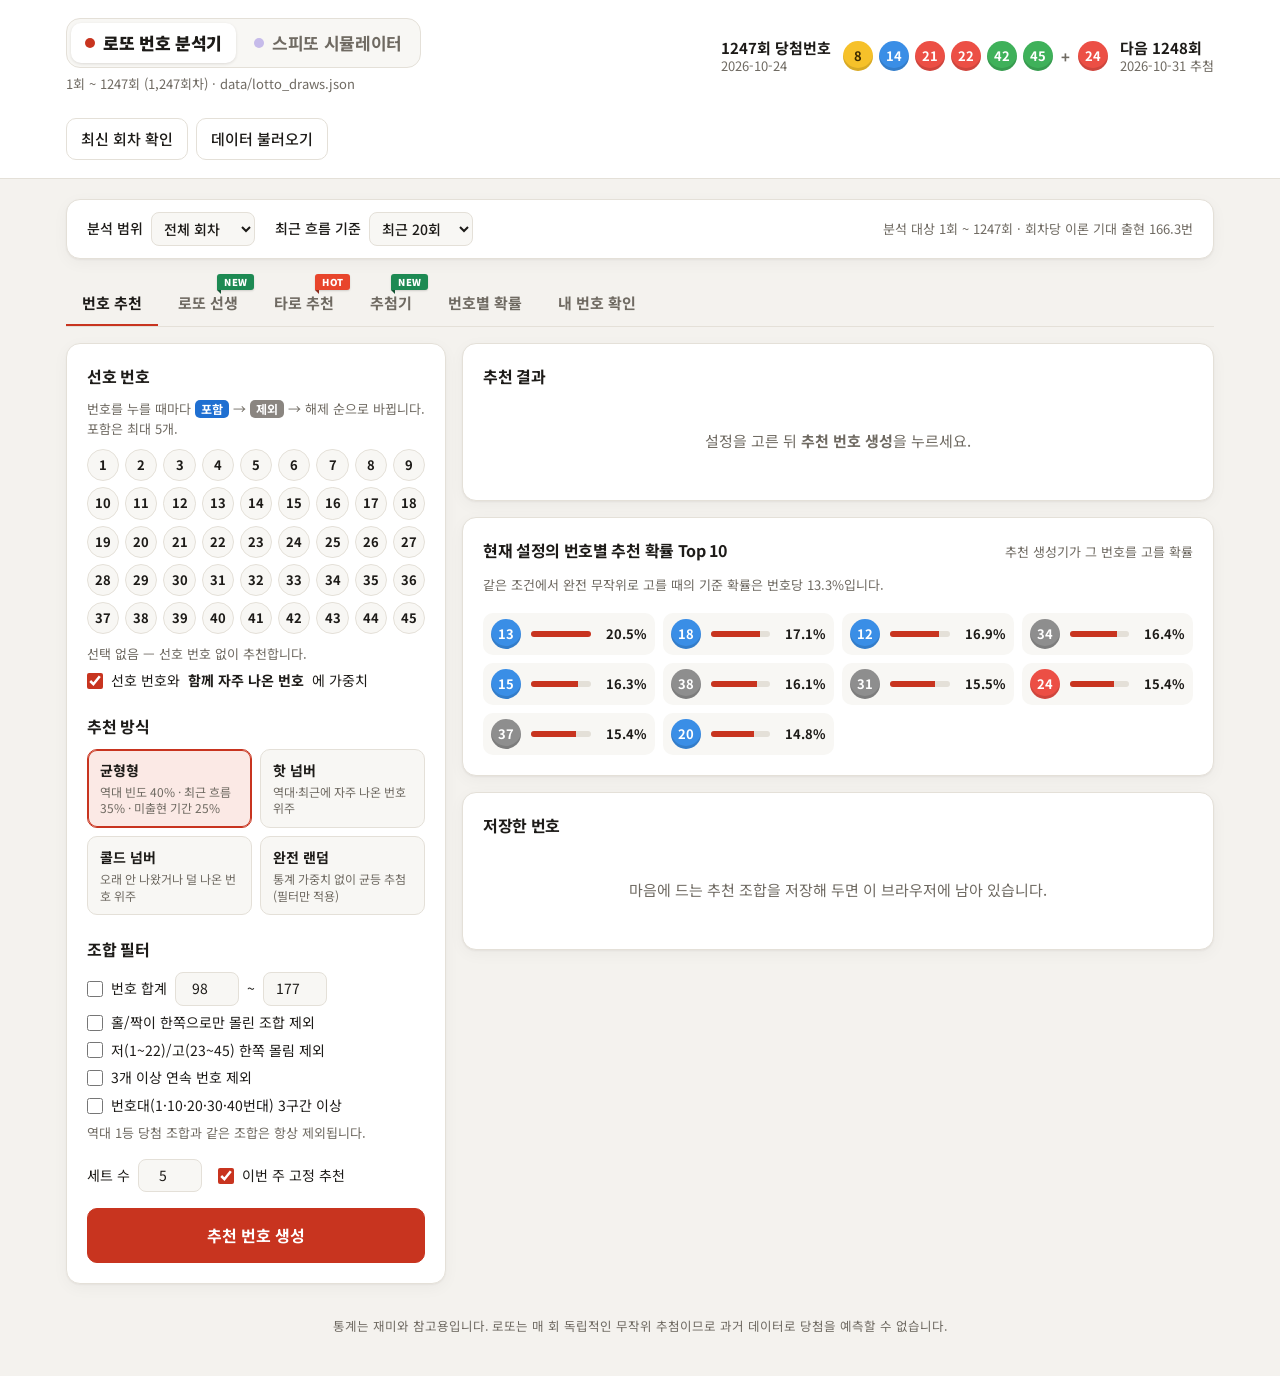
==== commit 2b24bce8: "로또 선생 추가: 네 선생의 주간 번호·운세, 1회부터 전 회차 기록과 적중률 Co-Authored-By: Claude Opus 5.5 <noreply@anthropic.com> " ====
--- a/index.html
+++ b/index.html
@@ -65,6 +65,7 @@
 
     <nav class="tabs" role="tablist">
       <button class="tab active" data-tab="recommend" role="tab">번호 추천</button>
+      <button class="tab" data-tab="teachers" role="tab">로또 선생<span class="ribbon new">NEW</span></button>
       <button class="tab" data-tab="tarot" role="tab">타로 추천<span class="ribbon hot">HOT</span></button>
       <button class="tab" data-tab="machine" role="tab">추첨기<span class="ribbon new">NEW</span></button>
       <button class="tab" data-tab="stats" role="tab">번호별 확률</button>
@@ -131,6 +132,39 @@
       </div>
     </section>
 
+    <!-- ───────────── 로또 선생 ───────────── -->
+    <section class="panel" id="tab-teachers">
+      <div class="card">
+        <div class="card-head">
+          <h2 id="tcTitle">이번 주 로또 선생</h2>
+          <span class="hint" id="tcInfo">불러오는 중…</span>
+        </div>
+        <div class="tc-grid" id="tcGrid"></div>
+        <p class="note">
+          네 선생의 번호와 운세는 회차마다 고정되어 누가 보더라도 같고, 매주 추첨이 끝나면 자동으로 다음 회차 번호가 정해져 저장소에 기록됩니다.
+          각 회차 번호는 그 회차 추첨 <b>전</b>까지의 당첨 데이터만으로 만들었습니다. 재미로 즐겨 주세요 — 누구 말을 믿을지는 여러분의 몫입니다.
+        </p>
+      </div>
+
+      <div class="card">
+        <div class="card-head">
+          <h2>선생별 적중률</h2>
+          <div class="seg" id="tcPeriod"><button data-p="0" class="active">1회부터 전체</button><button data-p="52">최근 52주</button><button data-p="10">최근 10주</button></div>
+        </div>
+        <div class="table-wrap"><table class="tc-table" id="tcRank"></table></div>
+        <p class="note">적중률 = 5등 이상(번호 3개 이상 일치) 당첨된 주의 비율. 무작위로 고를 때의 이론값은 평균 0.80개 일치, 적중률 약 1.87%입니다.</p>
+      </div>
+
+      <div class="card">
+        <div class="card-head">
+          <h2>지난 기록</h2>
+          <span class="hint">숫자는 맞힌 개수 · 색칠된 칸은 당첨 · 굵은 번호가 맞힌 번호</span>
+        </div>
+        <div class="table-wrap"><table class="tc-table tc-hist" id="tcHist"></table></div>
+        <div style="text-align:center;margin-top:12px"><button class="btn ghost sm" id="tcMore">더 보기</button></div>
+      </div>
+    </section>
+
     <!-- ───────────── 타로 추천 ───────────── -->
     <section class="panel" id="tab-tarot">
       <div class="card tarot-table">
@@ -345,6 +379,7 @@
   <script src="js/tarot.js"></script>
   <script src="js/drum.js"></script>
   <script src="js/speetto.js"></script>
+  <script src="js/teachers.js"></script>
   <script src="js/app.js"></script>
 </body>
 </html>
--- a/css/style.css
+++ b/css/style.css
@@ -482,3 +482,37 @@
   .app-btn { flex: 1; justify-content: center; font-size: 15px; padding: 8px 8px; }
 }
 .sp-head-r .btn { white-space: nowrap; }
+
+/* ───────── 로또 선생 ───────── */
+.tc-grid { display: grid; grid-template-columns: repeat(4, minmax(0, 1fr)); gap: 12px; }
+.tc-card { --tc: #555; border: 1px solid var(--line); border-top: 4px solid var(--tc); border-radius: 12px; padding: 14px; background: var(--surface-2); display: flex; flex-direction: column; gap: 10px; }
+.tc-card.best { box-shadow: 0 0 0 2px color-mix(in srgb, var(--tc) 45%, transparent); }
+.tc-top { display: flex; align-items: center; gap: 10px; }
+.tc-ava { width: 48px; height: 48px; border-radius: 50%; background: var(--tc); color: #fff; display: flex; align-items: center; justify-content: center; font-size: 26px; font-weight: 700; font-family: "Noto Serif KR", "Batang", serif; flex: none; box-shadow: inset 0 -3px 0 rgba(0,0,0,.18); }
+.tc-name b { font-size: 16px; display: block; letter-spacing: -.02em; }
+.tc-style { display: inline-block; font-size: 11.5px; padding: 0 7px; border-radius: 999px; color: var(--tc); border: 1px solid var(--tc); margin-top: 2px; font-weight: 700; }
+.tc-stars { font-size: 13px; color: #e0a800; letter-spacing: 1px; margin-left: auto; white-space: nowrap; }
+.tc-stars small { color: var(--muted); font-size: 11px; letter-spacing: 0; display: block; text-align: right; }
+.tc-bubble { position: relative; background: var(--surface); border: 1px solid var(--line); border-radius: 12px; padding: 10px 12px; font-size: 13.5px; line-height: 1.55; }
+.tc-bubble::before { content: ""; position: absolute; top: -7px; left: 18px; width: 12px; height: 12px; background: var(--surface); border-left: 1px solid var(--line); border-top: 1px solid var(--line); transform: rotate(45deg); }
+.tc-card .balls { gap: 5px; }
+.tc-card .ball { width: 32px; height: 32px; font-size: 13.5px; }
+.tc-mini { font-size: 12.5px; color: var(--muted); display: flex; flex-wrap: wrap; gap: 2px 10px; }
+.tc-mini b { color: var(--text); }
+.tc-acts { display: flex; gap: 6px; margin-top: auto; }
+.tc-table { width: 100%; border-collapse: collapse; font-size: 13.5px; font-variant-numeric: tabular-nums; }
+.tc-table th, .tc-table td { padding: 7px 8px; border-bottom: 1px solid var(--line); text-align: right; white-space: nowrap; }
+.tc-table th { font-size: 12.5px; color: var(--muted); font-weight: 500; }
+.tc-table td:first-child, .tc-table th:first-child, .tc-table td.l, .tc-table th.l { text-align: left; }
+.tc-who { display: inline-flex; align-items: center; gap: 6px; font-weight: 700; }
+.tc-dot { width: 18px; height: 18px; border-radius: 50%; background: var(--tc); color: #fff; font-size: 11px; display: inline-flex; align-items: center; justify-content: center; font-family: serif; }
+.tc-hist td { vertical-align: top; }
+.tc-hist .hit { background: color-mix(in srgb, var(--ok) 14%, transparent); }
+.tc-hist .m { font-weight: 900; font-size: 15px; }
+.tc-hist .rk { font-size: 11px; color: var(--ok); font-weight: 700; margin-left: 3px; }
+.tc-hist .pk { display: block; font-size: 11.5px; color: var(--muted); letter-spacing: -.01em; }
+.tc-hist .pk b { color: var(--text); }
+.tc-hist .balls { flex-wrap: nowrap; gap: 3px; }
+.tc-hist .ball.sm { width: 24px; height: 24px; font-size: 11px; }
+@media (max-width: 1000px) { .tc-grid { grid-template-columns: repeat(2, minmax(0, 1fr)); } }
+@media (max-width: 560px) { .tc-grid { grid-template-columns: minmax(0, 1fr); } }
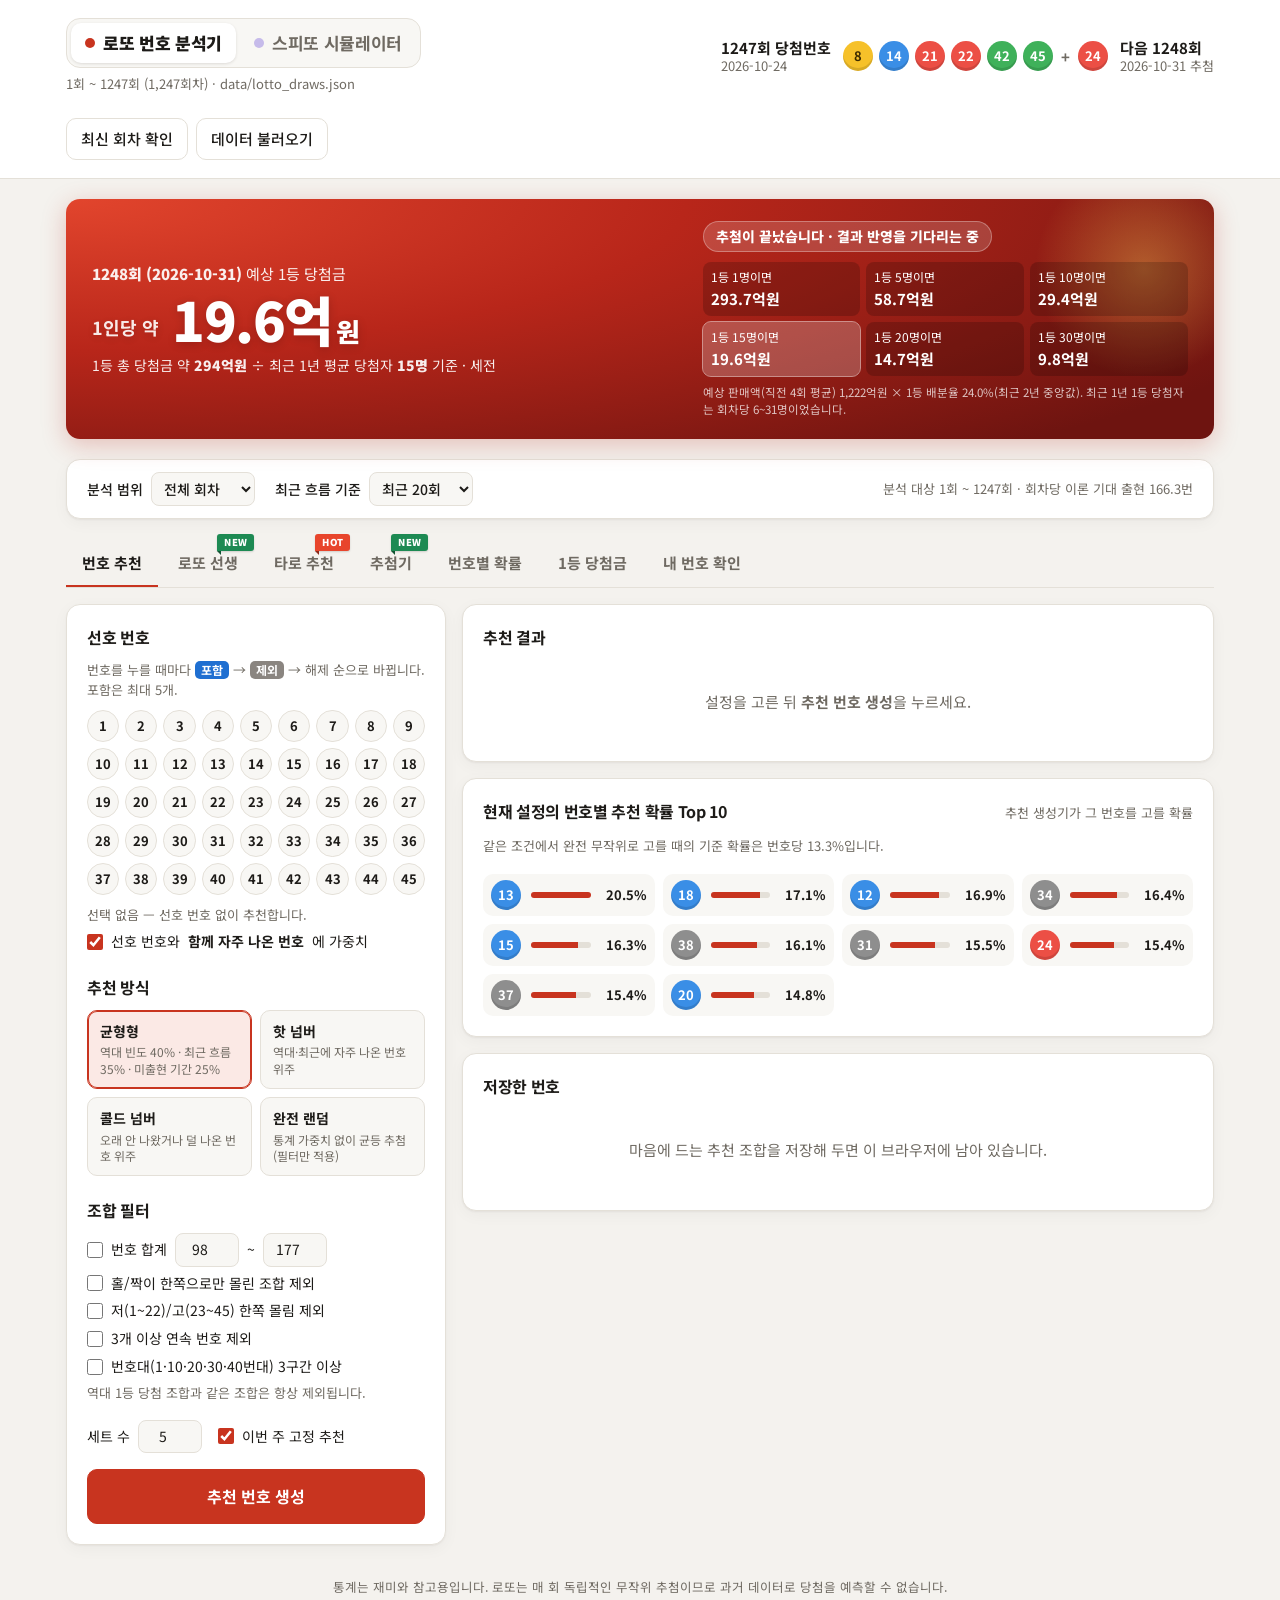
==== commit 4e2ec782: "역대 1등 당첨금 탭과 메인 상단 이번 회차 예상 1등 당첨금 추가 Co-Authored-By: Claude Opus 5.5 <noreply@anthropic.com> Claude" ====
--- a/index.html
+++ b/index.html
@@ -42,6 +42,20 @@
 
   <main class="wrap">
   <div class="app active" id="app-lotto">
+    <!-- ───────────── 이번 회차 예상 1등 당첨금 ───────────── -->
+    <section class="jackpot" id="jackpot" hidden>
+      <div class="jp-main">
+        <div class="jp-label"><b id="jpRound"></b> 예상 1등 당첨금</div>
+        <div class="jp-amount"><span class="jp-pre">1인당 약</span> <span id="jpAmount"></span><span class="jp-won">원</span></div>
+        <div class="jp-sub" id="jpSub"></div>
+      </div>
+      <div class="jp-side">
+        <div class="jp-count" id="jpCount"></div>
+        <div class="jp-scen" id="jpScen"></div>
+        <div class="jp-note" id="jpNote"></div>
+      </div>
+    </section>
+
     <section class="range-bar card">
       <label>분석 범위
         <select id="rangeSel">
@@ -69,6 +83,7 @@
       <button class="tab" data-tab="tarot" role="tab">타로 추천<span class="ribbon hot">HOT</span></button>
       <button class="tab" data-tab="machine" role="tab">추첨기<span class="ribbon new">NEW</span></button>
       <button class="tab" data-tab="stats" role="tab">번호별 확률</button>
+      <button class="tab" data-tab="prize" role="tab">1등 당첨금</button>
       <button class="tab" data-tab="check" role="tab">내 번호 확인</button>
     </nav>
 
@@ -277,6 +292,37 @@
       </div>
     </section>
 
+    <!-- ───────────── 1등 당첨금 ───────────── -->
+    <section class="panel" id="tab-prize">
+      <div class="kpis" id="prKpis"></div>
+
+      <div class="card">
+        <div class="card-head">
+          <h2>연도별 평균 1등 당첨금 (1인)</h2>
+          <span class="hint">1등이 나온 회차 기준 · 막대에 마우스를 올리면 자세히</span>
+        </div>
+        <div class="chart viz" id="prYears"></div>
+      </div>
+
+      <div class="card">
+        <div class="card-head">
+          <h2>최근 52회 1등 당첨금 (1인)</h2>
+          <span class="hint">빈 칸은 1등이 없어 이월된 회차</span>
+        </div>
+        <div class="chart viz" id="prRecent"></div>
+      </div>
+
+      <div class="card">
+        <div class="card-head">
+          <h2>역대 1등 당첨금</h2>
+          <span class="hint">머리글을 누르면 정렬됩니다 · 금액은 세전</span>
+        </div>
+        <div class="table-wrap"><table class="stats-table" id="prTable"></table></div>
+        <div style="text-align:center;margin-top:12px"><button class="btn ghost sm" id="prMore">더 보기</button></div>
+        <p class="note">출처: 동행복권 회차별 당첨 결과(smok95/lotto 공개 데이터). 1등 당첨금은 세전 금액이며, 실수령액은 3억 원 초과분 33%·이하 22% 세금을 뺀 금액입니다.</p>
+      </div>
+    </section>
+
     <!-- ───────────── 내 번호 확인 ───────────── -->
     <section class="panel" id="tab-check">
       <div class="card">
@@ -380,6 +426,7 @@
   <script src="js/drum.js"></script>
   <script src="js/speetto.js"></script>
   <script src="js/teachers.js"></script>
+  <script src="js/jackpot.js"></script>
   <script src="js/app.js"></script>
 </body>
 </html>
--- a/css/style.css
+++ b/css/style.css
@@ -488,7 +488,7 @@
 .tc-card { --tc: #555; border: 1px solid var(--line); border-top: 4px solid var(--tc); border-radius: 12px; padding: 14px; background: var(--surface-2); display: flex; flex-direction: column; gap: 10px; }
 .tc-card.best { box-shadow: 0 0 0 2px color-mix(in srgb, var(--tc) 45%, transparent); }
 .tc-top { display: flex; align-items: center; gap: 10px; }
-.tc-ava { width: 48px; height: 48px; border-radius: 50%; background: var(--tc); color: #fff; display: flex; align-items: center; justify-content: center; font-size: 26px; font-weight: 700; font-family: "Noto Serif KR", "Batang", serif; flex: none; box-shadow: inset 0 -3px 0 rgba(0,0,0,.18); }
+.tc-ava { width: 64px; height: 64px; border-radius: 50%; flex: none; display: block; border: 3px solid var(--tc); background: var(--tc); box-shadow: 0 2px 6px rgba(0,0,0,.15); }
 .tc-name b { font-size: 16px; display: block; letter-spacing: -.02em; }
 .tc-style { display: inline-block; font-size: 11.5px; padding: 0 7px; border-radius: 999px; color: var(--tc); border: 1px solid var(--tc); margin-top: 2px; font-weight: 700; }
 .tc-stars { font-size: 13px; color: #e0a800; letter-spacing: 1px; margin-left: auto; white-space: nowrap; }
@@ -505,7 +505,7 @@
 .tc-table th { font-size: 12.5px; color: var(--muted); font-weight: 500; }
 .tc-table td:first-child, .tc-table th:first-child, .tc-table td.l, .tc-table th.l { text-align: left; }
 .tc-who { display: inline-flex; align-items: center; gap: 6px; font-weight: 700; }
-.tc-dot { width: 18px; height: 18px; border-radius: 50%; background: var(--tc); color: #fff; font-size: 11px; display: inline-flex; align-items: center; justify-content: center; font-family: serif; }
+.tc-dot { width: 24px; height: 24px; border-radius: 50%; display: inline-block; flex: none; }
 .tc-hist td { vertical-align: top; }
 .tc-hist .hit { background: color-mix(in srgb, var(--ok) 14%, transparent); }
 .tc-hist .m { font-weight: 900; font-size: 15px; }
@@ -516,3 +516,40 @@
 .tc-hist .ball.sm { width: 24px; height: 24px; font-size: 11px; }
 @media (max-width: 1000px) { .tc-grid { grid-template-columns: repeat(2, minmax(0, 1fr)); } }
 @media (max-width: 560px) { .tc-grid { grid-template-columns: minmax(0, 1fr); } }
+
+/* ───────── 예상 1등 당첨금 (메인 상단) ───────── */
+.jackpot { margin-top: 20px; border-radius: var(--radius); padding: 22px 26px; color: #fff; display: grid; grid-template-columns: minmax(0, 1.2fr) minmax(0, 1fr); gap: 18px 28px; align-items: center;
+  background: radial-gradient(120% 140% at 0% 0%, #e2452d 0%, #b8261a 45%, #6e1410 100%); box-shadow: 0 6px 24px rgba(184, 38, 26, .25); position: relative; overflow: hidden; }
+.jackpot::after { content: ""; position: absolute; right: -40px; top: -40px; width: 220px; height: 220px; border-radius: 50%; background: radial-gradient(circle, rgba(255,214,90,.35), transparent 70%); pointer-events: none; }
+.jp-label { font-size: 15px; opacity: .92; }
+.jp-label b { font-weight: 900; }
+.jp-amount { font-size: 54px; font-weight: 900; letter-spacing: -.03em; line-height: 1.1; margin: 4px 0 6px; font-variant-numeric: tabular-nums; text-shadow: 0 2px 10px rgba(0,0,0,.18); }
+.jp-amount .jp-pre { font-size: 18px; font-weight: 700; letter-spacing: 0; opacity: .9; vertical-align: middle; }
+.jp-amount .jp-won { font-size: 26px; margin-left: 4px; }
+.jp-sub { font-size: 14px; opacity: .92; }
+.jp-sub b { font-weight: 900; }
+.jp-side { position: relative; z-index: 1; }
+.jp-count { display: inline-block; font-weight: 800; font-size: 14px; background: rgba(255,255,255,.16); border: 1px solid rgba(255,255,255,.3); padding: 4px 12px; border-radius: 999px; margin-bottom: 10px; }
+.jp-scen { display: grid; grid-template-columns: repeat(3, minmax(0, 1fr)); gap: 6px; }
+.jp-scen div { background: rgba(0,0,0,.18); border-radius: 8px; padding: 6px 8px; font-size: 12px; }
+.jp-scen div b { display: block; font-size: 15px; font-variant-numeric: tabular-nums; }
+.jp-scen div.on { background: rgba(255,255,255,.22); outline: 1px solid rgba(255,255,255,.5); }
+.jp-note { font-size: 11.5px; opacity: .75; margin-top: 8px; line-height: 1.45; }
+@media (max-width: 900px) { .jackpot { grid-template-columns: minmax(0, 1fr); } }
+@media (max-width: 520px) {
+  .jackpot { padding: 18px 16px; }
+  .jp-amount { font-size: 40px; }
+  .jp-amount .jp-pre { font-size: 15px; }
+  .jp-amount .jp-won { font-size: 20px; }
+}
+
+/* ───────── 1등 당첨금 탭 차트 ───────── */
+.viz { position: relative; }
+.viz .bar { fill: var(--accent); }
+.viz .hit-area { fill: transparent; cursor: default; }
+.viz .bar.hover { fill: color-mix(in srgb, var(--accent) 70%, var(--text)); }
+.viz .grid { stroke: var(--line); stroke-width: 1; }
+.viz-tip { position: absolute; pointer-events: none; background: var(--text); color: var(--bg); font-size: 12.5px; padding: 6px 9px; border-radius: 8px; white-space: nowrap; transform: translate(-50%, calc(-100% - 10px)); opacity: 0; transition: opacity .1s; z-index: 2; }
+.viz-tip.show { opacity: 1; }
+.viz-tip b { font-weight: 900; }
+.stats-table td.roll { color: var(--muted); }
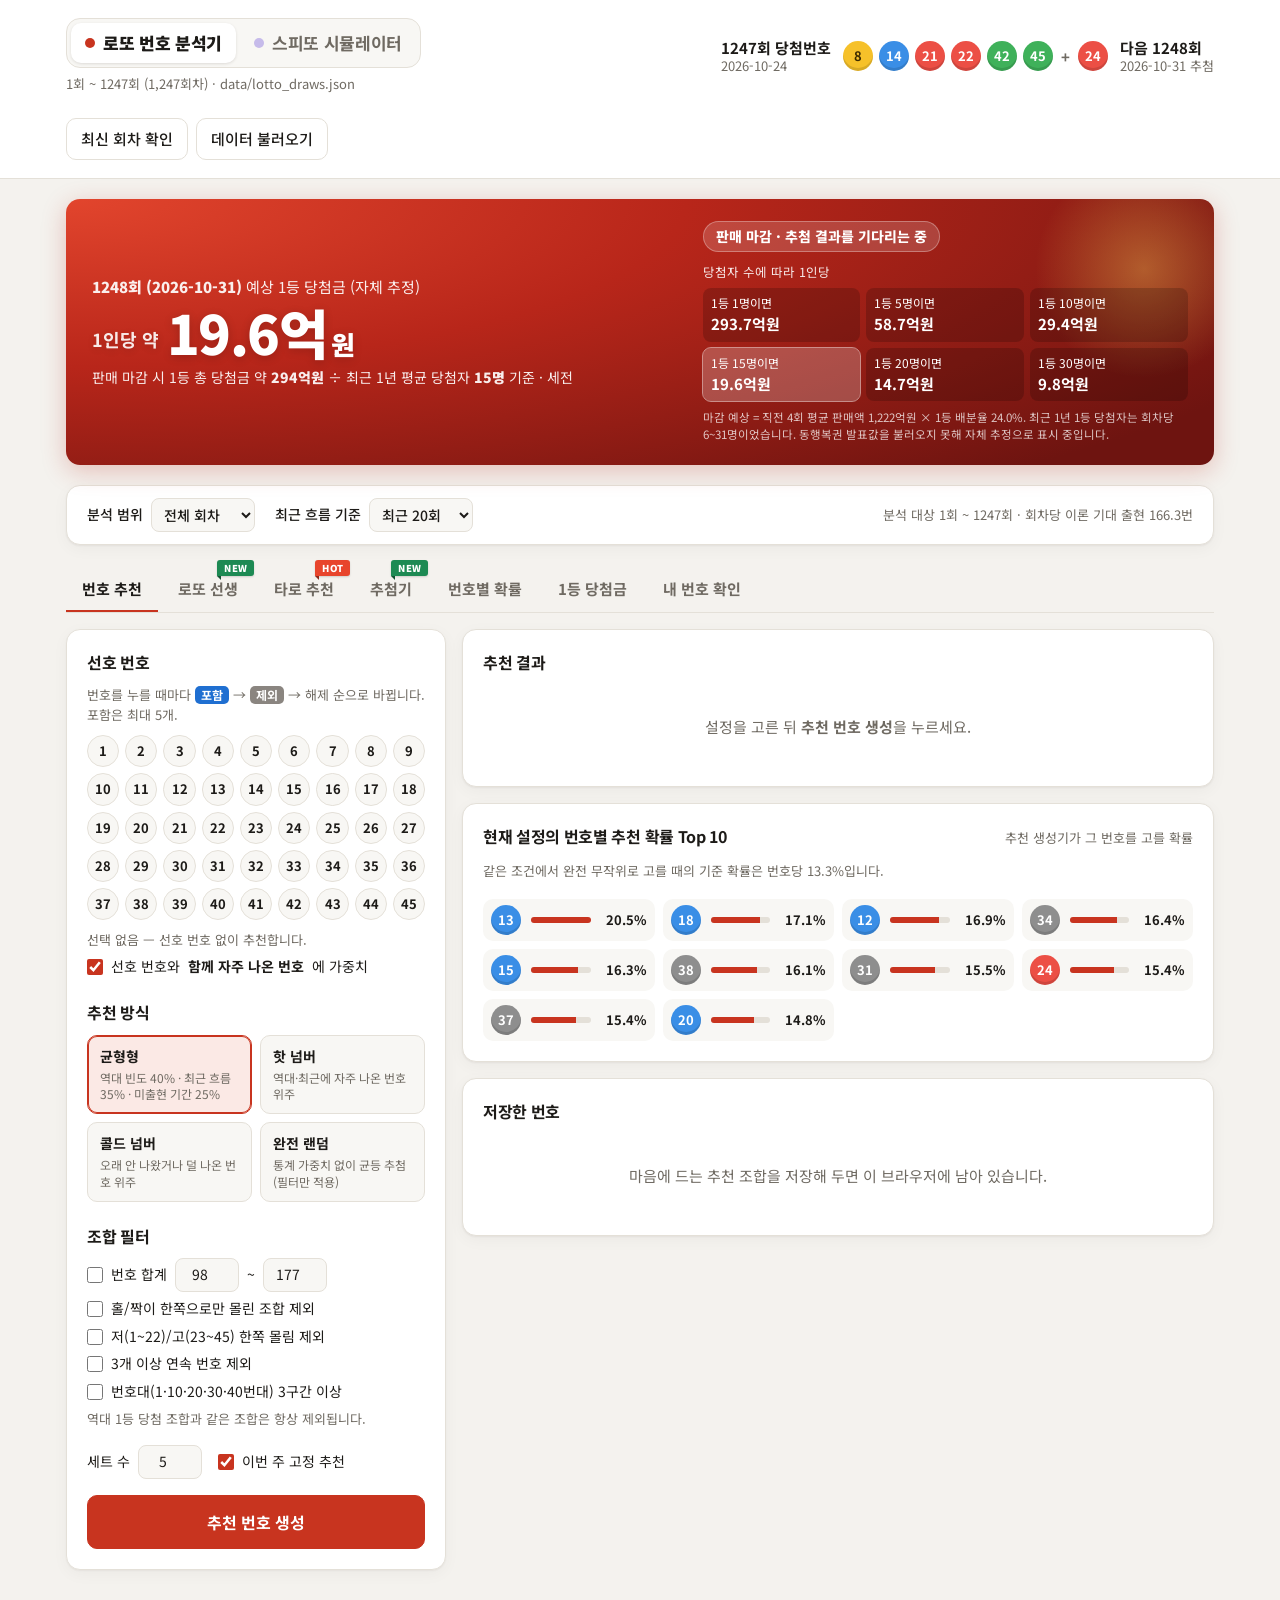
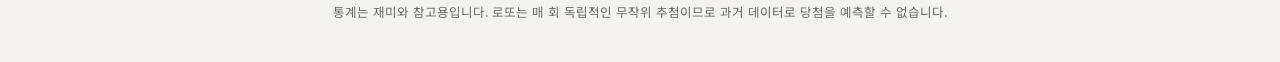
==== commit a8905b63: "메인 상단 1등 예상 총 당첨금을 동행복권 발표값으로 표시 (매시간 갱신) Co-Authored-By: Claude Opus 5.5 <noreply@anthropic.com> Cl" ====
--- a/index.html
+++ b/index.html
@@ -45,12 +45,13 @@
     <!-- ───────────── 이번 회차 예상 1등 당첨금 ───────────── -->
     <section class="jackpot" id="jackpot" hidden>
       <div class="jp-main">
-        <div class="jp-label"><b id="jpRound"></b> 예상 1등 당첨금</div>
-        <div class="jp-amount"><span class="jp-pre">1인당 약</span> <span id="jpAmount"></span><span class="jp-won">원</span></div>
+        <div class="jp-label"><b id="jpRound"></b> <span id="jpTitle">1등 예상 총 당첨금</span></div>
+        <div class="jp-amount"><span class="jp-pre" id="jpPre"></span><span id="jpAmount"></span><span class="jp-won">원</span></div>
         <div class="jp-sub" id="jpSub"></div>
       </div>
       <div class="jp-side">
         <div class="jp-count" id="jpCount"></div>
+        <div class="jp-scen-title" id="jpScenTitle"></div>
         <div class="jp-scen" id="jpScen"></div>
         <div class="jp-note" id="jpNote"></div>
       </div>
--- a/css/style.css
+++ b/css/style.css
@@ -523,13 +523,16 @@
 .jackpot::after { content: ""; position: absolute; right: -40px; top: -40px; width: 220px; height: 220px; border-radius: 50%; background: radial-gradient(circle, rgba(255,214,90,.35), transparent 70%); pointer-events: none; }
 .jp-label { font-size: 15px; opacity: .92; }
 .jp-label b { font-weight: 900; }
-.jp-amount { font-size: 54px; font-weight: 900; letter-spacing: -.03em; line-height: 1.1; margin: 4px 0 6px; font-variant-numeric: tabular-nums; text-shadow: 0 2px 10px rgba(0,0,0,.18); }
+.jp-amount { white-space: nowrap; font-size: 54px; font-weight: 900; letter-spacing: -.03em; line-height: 1.1; margin: 4px 0 6px; font-variant-numeric: tabular-nums; text-shadow: 0 2px 10px rgba(0,0,0,.18); }
 .jp-amount .jp-pre { font-size: 18px; font-weight: 700; letter-spacing: 0; opacity: .9; vertical-align: middle; }
 .jp-amount .jp-won { font-size: 26px; margin-left: 4px; }
 .jp-sub { font-size: 14px; opacity: .92; }
 .jp-sub b { font-weight: 900; }
 .jp-side { position: relative; z-index: 1; }
 .jp-count { display: inline-block; font-weight: 800; font-size: 14px; background: rgba(255,255,255,.16); border: 1px solid rgba(255,255,255,.3); padding: 4px 12px; border-radius: 999px; margin-bottom: 10px; }
+.jp-scen-title { font-size: 12.5px; opacity: .9; margin: 0 0 6px; }
+.jp-scen-title b { font-weight: 900; }
+.jp-pre:not(:empty) { margin-right: 8px; }
 .jp-scen { display: grid; grid-template-columns: repeat(3, minmax(0, 1fr)); gap: 6px; }
 .jp-scen div { background: rgba(0,0,0,.18); border-radius: 8px; padding: 6px 8px; font-size: 12px; }
 .jp-scen div b { display: block; font-size: 15px; font-variant-numeric: tabular-nums; }
@@ -538,7 +541,7 @@
 @media (max-width: 900px) { .jackpot { grid-template-columns: minmax(0, 1fr); } }
 @media (max-width: 520px) {
   .jackpot { padding: 18px 16px; }
-  .jp-amount { font-size: 40px; }
+  .jp-amount { font-size: clamp(28px, 9.5vw, 40px); }
   .jp-amount .jp-pre { font-size: 15px; }
   .jp-amount .jp-won { font-size: 20px; }
 }
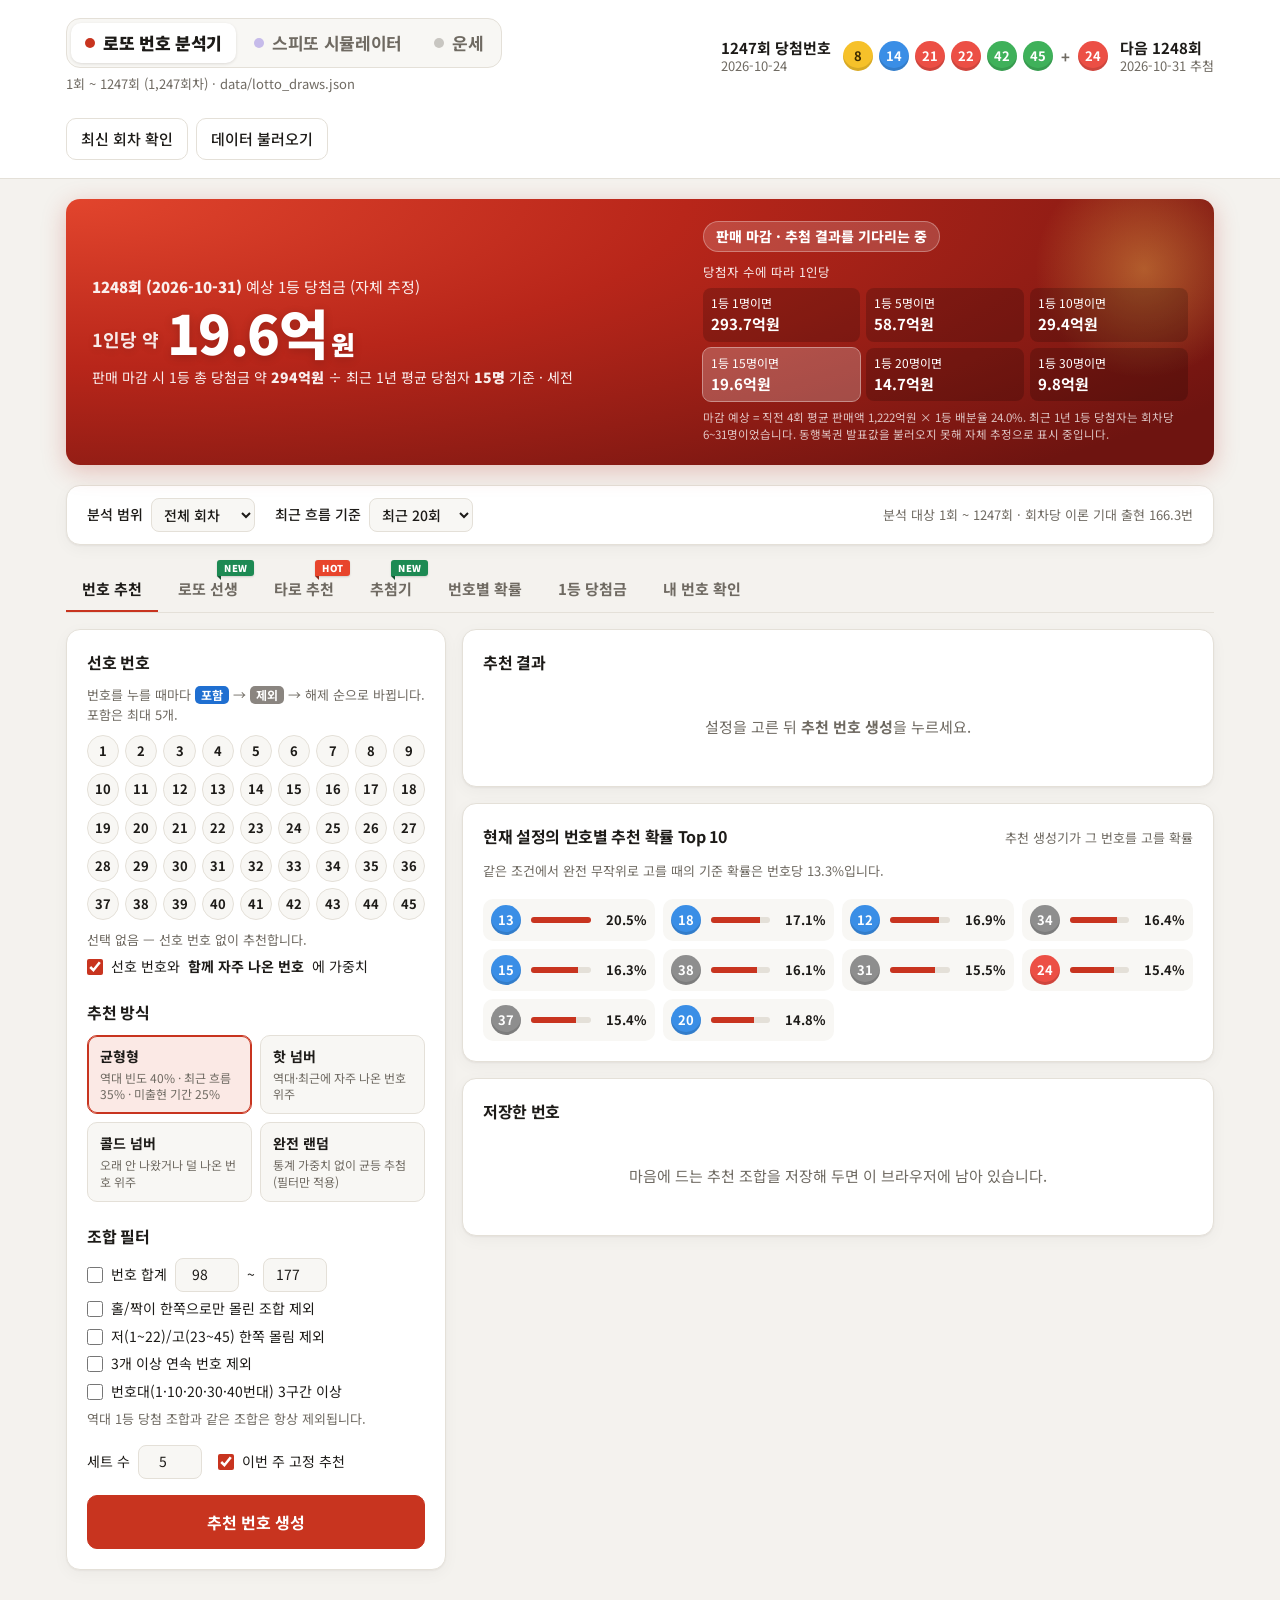
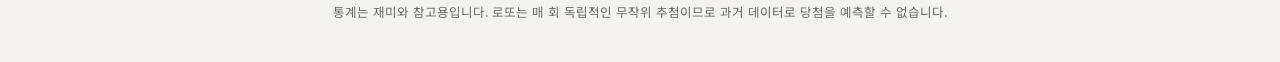
==== commit b3bc8c15: "운세 프로그램 추가: 사주팔자(절기 VSOP87·대운)·오늘의 운세·사주 행운 번호 Co-Authored-By: Claude Opus 5.5 <noreply@anthropic.co" ====
--- a/index.html
+++ b/index.html
@@ -23,11 +23,13 @@
       <div class="brand">
         <h1 class="sr-only" id="appTitle">로또 번호 분석기</h1>
         <div class="app-switch" role="tablist" aria-label="프로그램 선택">
-          <button class="app-btn active" data-app="lotto" role="tab" aria-selected="true">로또 번호 분석기</button>
-          <button class="app-btn" data-app="speetto" role="tab" aria-selected="false">스피또 시뮬레이터</button>
+          <button class="app-btn active" data-app="lotto" role="tab" aria-selected="true"><span class="full">로또 번호 분석기</span><span class="short">로또</span></button>
+          <button class="app-btn" data-app="speetto" role="tab" aria-selected="false"><span class="full">스피또 시뮬레이터</span><span class="short">스피또</span></button>
+          <button class="app-btn" data-app="fortune" role="tab" aria-selected="false"><span class="full">운세</span><span class="short">운세</span></button>
         </div>
         <p class="sub" id="dataInfo" data-for="lotto">데이터를 불러오는 중…</p>
         <p class="sub" data-for="speetto" hidden>동행복권 스피또1000·2000·500 발행 현황과 긁는 복권 시뮬레이터</p>
+        <p class="sub" data-for="fortune" hidden>생년월일시로 보는 사주팔자와 오늘의 운세 — 재미로 보는 전통 명리</p>
       </div>
       <div class="latest" id="latest" data-for="lotto"></div>
       <div class="top-actions" data-for="lotto">
@@ -415,6 +417,50 @@
       스피또 시뮬레이터는 재미와 참고용입니다. 즉석 복권의 기대 환급률은 약 56~60%로, 평균적으로 산 금액의 40% 이상은 돌아오지 않습니다.
     </footer>
   </div>
+  <div class="app" id="app-fortune">
+    <nav class="tabs" role="tablist">
+      <button class="tab active" data-tab="saju" role="tab">사주팔자</button>
+      <button class="tab" data-tab="today" role="tab">오늘의 운세</button>
+    </nav>
+
+    <!-- ───────────── 운세: 사주팔자 ───────────── -->
+    <section class="panel active" id="tab-saju">
+      <div class="card">
+        <h2>생년월일시 입력</h2>
+        <form class="sj-form" id="sjForm" autocomplete="off">
+          <div class="sj-field">
+            <span class="lbl">성별</span>
+            <div class="seg" id="sjGender"><button type="button" data-g="M" class="active">남자</button><button type="button" data-g="F">여자</button></div>
+          </div>
+          <label class="sj-field"><span class="lbl">생년월일 (양력)</span><input type="date" id="sjDate" min="1900-01-01" max="2050-12-31" required></label>
+          <div class="sj-field">
+            <span class="lbl">태어난 시각</span>
+            <div class="sj-row"><input type="time" id="sjTime" value="12:00"><label class="check"><input type="checkbox" id="sjTimeUnknown"> 모름</label></div>
+          </div>
+          <label class="sj-field"><span class="lbl">태어난 지역 (경도 보정)</span><select id="sjCity"></select></label>
+          <label class="sj-field"><span class="lbl">자시 기준</span>
+            <select id="sjZasi"><option value="early">23시에 날짜가 바뀜 (일반)</option><option value="late">0시에 날짜가 바뀜 (야자시)</option></select>
+          </label>
+          <div class="sj-field sj-submit">
+            <label class="check"><input type="checkbox" id="sjRemember" checked> 이 기기에 기억하기</label>
+            <button class="btn primary" type="submit">사주 보기</button>
+          </div>
+        </form>
+        <p class="note">양력 생일로 입력하세요. 태어난 시각은 당시 한국 공식 시각 그대로 넣으면 과거 서머타임·표준시 변경이 자동 반영되고, 태어난 지역의 경도로 실제 태양시를 보정합니다(서울 약 −32분).
+          입력한 정보는 이 기기 안에서만 계산하며 어디로도 보내지 않습니다.</p>
+      </div>
+      <div id="sjResult"></div>
+    </section>
+
+    <!-- ───────────── 운세: 오늘의 운세 ───────────── -->
+    <section class="panel" id="tab-today">
+      <div id="todayResult"></div>
+    </section>
+
+    <footer class="foot">
+      사주와 운세는 전통 명리학에 바탕한 재미와 참고용 해석입니다. 중요한 결정은 스스로의 판단으로 내려 주세요.
+    </footer>
+  </div>
   </main>
 
   <div class="toast" id="toast"></div>
@@ -428,6 +474,7 @@
   <script src="js/speetto.js"></script>
   <script src="js/teachers.js"></script>
   <script src="js/jackpot.js"></script>
+  <script src="js/saju.js"></script>
   <script src="js/app.js"></script>
 </body>
 </html>
--- a/css/style.css
+++ b/css/style.css
@@ -556,3 +556,84 @@
 .viz-tip.show { opacity: 1; }
 .viz-tip b { font-weight: 900; }
 .stats-table td.roll { color: var(--muted); }
+
+/* ───────── 상위 전환: 짧은 이름 (휴대폰) ───────── */
+.app-btn .short { display: none; }
+@media (max-width: 560px) {
+  .app-btn .full { display: none; }
+  .app-btn .short { display: inline; }
+}
+
+/* ───────── 운세 · 사주팔자 ───────── */
+:root { --el0: #2e9e5b; --el1: #e0443a; --el2: #c99512; --el3: #8d98a5; --el4: #2c4a6b; }
+.sj-form { display: grid; grid-template-columns: repeat(3, minmax(0, 1fr)); gap: 14px 18px; align-items: end; margin-top: 10px; }
+.sj-field { display: flex; flex-direction: column; gap: 6px; font-size: 14px; }
+.sj-field .lbl { font-weight: 500; color: var(--muted); font-size: 13px; }
+.sj-field input[type=date], .sj-field input[type=time], .sj-field select { font: inherit; color: var(--text); background: var(--surface-2); border: 1px solid var(--line); border-radius: 8px; padding: 8px 10px; min-height: 40px; }
+.sj-row { display: flex; gap: 10px; align-items: center; }
+.sj-row input[type=time] { flex: 1; }
+.sj-submit { flex-direction: row; align-items: center; justify-content: space-between; gap: 10px; }
+.sj-submit .btn { padding: 10px 22px; }
+
+.sj-meta { font-size: 13.5px; color: var(--muted); margin: 0 0 14px; line-height: 1.6; }
+.sj-meta b { color: var(--text); }
+.sj-table { display: grid; grid-template-columns: repeat(4, minmax(0, 1fr)); gap: 8px; max-width: 640px; margin: 0 auto; }
+.sj-col { display: flex; flex-direction: column; gap: 6px; text-align: center; }
+.sj-col .ph { font-size: 12.5px; color: var(--muted); font-weight: 700; }
+.sj-col .god { font-size: 12px; color: var(--muted); min-height: 18px; }
+.sj-col .god.me { color: var(--accent); font-weight: 900; }
+.sj-ch { --c: var(--muted); border-radius: 12px; padding: 10px 4px 8px; background: color-mix(in srgb, var(--c) 14%, var(--surface)); border: 2px solid color-mix(in srgb, var(--c) 55%, transparent); }
+.sj-ch .h { font-family: "Noto Serif KR", "Batang", serif; font-size: 34px; font-weight: 700; line-height: 1.15; color: var(--c); }
+.sj-ch .k { font-size: 12.5px; color: var(--text); }
+.sj-ch.me { box-shadow: 0 0 0 3px color-mix(in srgb, var(--accent) 35%, transparent); }
+.sj-ch.empty { --c: var(--line); }
+.sj-ch.empty .h { color: var(--muted); font-size: 22px; padding: 6px 0; }
+.sj-time { font-size: 11px; color: var(--muted); }
+.el-0 { --c: var(--el0); } .el-1 { --c: var(--el1); } .el-2 { --c: var(--el2); } .el-3 { --c: var(--el3); } .el-4 { --c: var(--el4); }
+@media (prefers-color-scheme: dark) { :root:not([data-theme="light"]) { --el4: #6f9bd1; --el3: #b9c2cc; } }
+
+.sj-grid2 { display: grid; grid-template-columns: minmax(0, 1fr) minmax(0, 1fr); gap: 16px; margin-top: 16px; }
+.sj-el { display: flex; flex-direction: column; gap: 8px; }
+.sj-el .row { display: grid; grid-template-columns: 54px 1fr 54px; align-items: center; gap: 10px; font-size: 14px; }
+.sj-el .bar { height: 12px; border-radius: 6px; background: var(--line); overflow: hidden; }
+.sj-el .bar i { display: block; height: 100%; background: var(--c); border-radius: 6px; }
+.sj-el .row b { color: var(--c); }
+.sj-el .row .n { text-align: right; font-variant-numeric: tabular-nums; color: var(--muted); }
+.sj-dm h3 { margin: 0 0 6px; font-size: 18px; }
+.sj-dm h3 .h { font-family: "Noto Serif KR", serif; color: var(--c); margin-right: 4px; }
+.sj-dm p { margin: 0 0 10px; font-size: 14px; }
+.sj-tag { display: inline-block; font-size: 12px; font-weight: 700; padding: 2px 8px; border-radius: 999px; border: 1px solid var(--line); background: var(--surface-2); margin-right: 4px; }
+.sj-lucky { display: grid; grid-template-columns: repeat(2, minmax(0, 1fr)); gap: 6px 14px; font-size: 13.5px; margin-top: 8px; padding: 12px; border-radius: 10px; background: color-mix(in srgb, var(--c) 10%, var(--surface-2)); }
+.sj-lucky span { color: var(--muted); margin-right: 6px; }
+.sj-gods { display: flex; flex-wrap: wrap; gap: 6px; margin-top: 4px; }
+.sj-gods div { font-size: 12.5px; padding: 6px 10px; border-radius: 8px; background: var(--surface-2); border: 1px solid var(--line); }
+.sj-gods b { margin-right: 4px; }
+.sj-dw { display: grid; grid-template-columns: repeat(8, minmax(60px, 1fr)); gap: 6px; overflow-x: auto; padding-bottom: 4px; }
+.sj-dw .c { text-align: center; border-radius: 10px; padding: 8px 2px; background: var(--surface-2); border: 1px solid var(--line); }
+.sj-dw .c.now { border-color: var(--accent); box-shadow: 0 0 0 2px color-mix(in srgb, var(--accent) 25%, transparent); }
+.sj-dw .age { font-size: 12px; color: var(--muted); }
+.sj-dw .h { font-family: "Noto Serif KR", serif; font-size: 20px; font-weight: 700; line-height: 1.3; }
+.sj-dw .h span { display: block; }
+.sj-dw .g { font-size: 11px; color: var(--muted); }
+
+/* 오늘의 운세 */
+.td-head { display: flex; align-items: center; gap: 16px; flex-wrap: wrap; }
+.td-day { font-family: "Noto Serif KR", serif; font-size: 40px; font-weight: 700; }
+.td-stars { font-size: 22px; color: #e0a800; letter-spacing: 2px; }
+.td-total { font-size: 17px; font-weight: 700; margin: 10px 0 4px; }
+.td-items { display: grid; grid-template-columns: repeat(3, minmax(0, 1fr)); gap: 10px; margin-top: 12px; }
+.td-items div { background: var(--surface-2); border: 1px solid var(--line); border-radius: 10px; padding: 10px 12px; font-size: 13.5px; }
+.td-items b { display: block; font-size: 12.5px; color: var(--muted); margin-bottom: 2px; }
+.td-note { margin-top: 12px; font-size: 13.5px; padding: 10px 12px; border-radius: 10px; background: var(--accent-soft); }
+
+@media (max-width: 900px) {
+  .sj-form { grid-template-columns: repeat(2, minmax(0, 1fr)); }
+  .sj-grid2 { grid-template-columns: minmax(0, 1fr); }
+}
+@media (max-width: 560px) {
+  .sj-form { grid-template-columns: minmax(0, 1fr); }
+  .sj-ch .h { font-size: 26px; }
+  .td-items { grid-template-columns: minmax(0, 1fr); }
+  .sj-lucky { grid-template-columns: minmax(0, 1fr); }
+}
+.sj-grid2 > .card { margin-top: 0; }
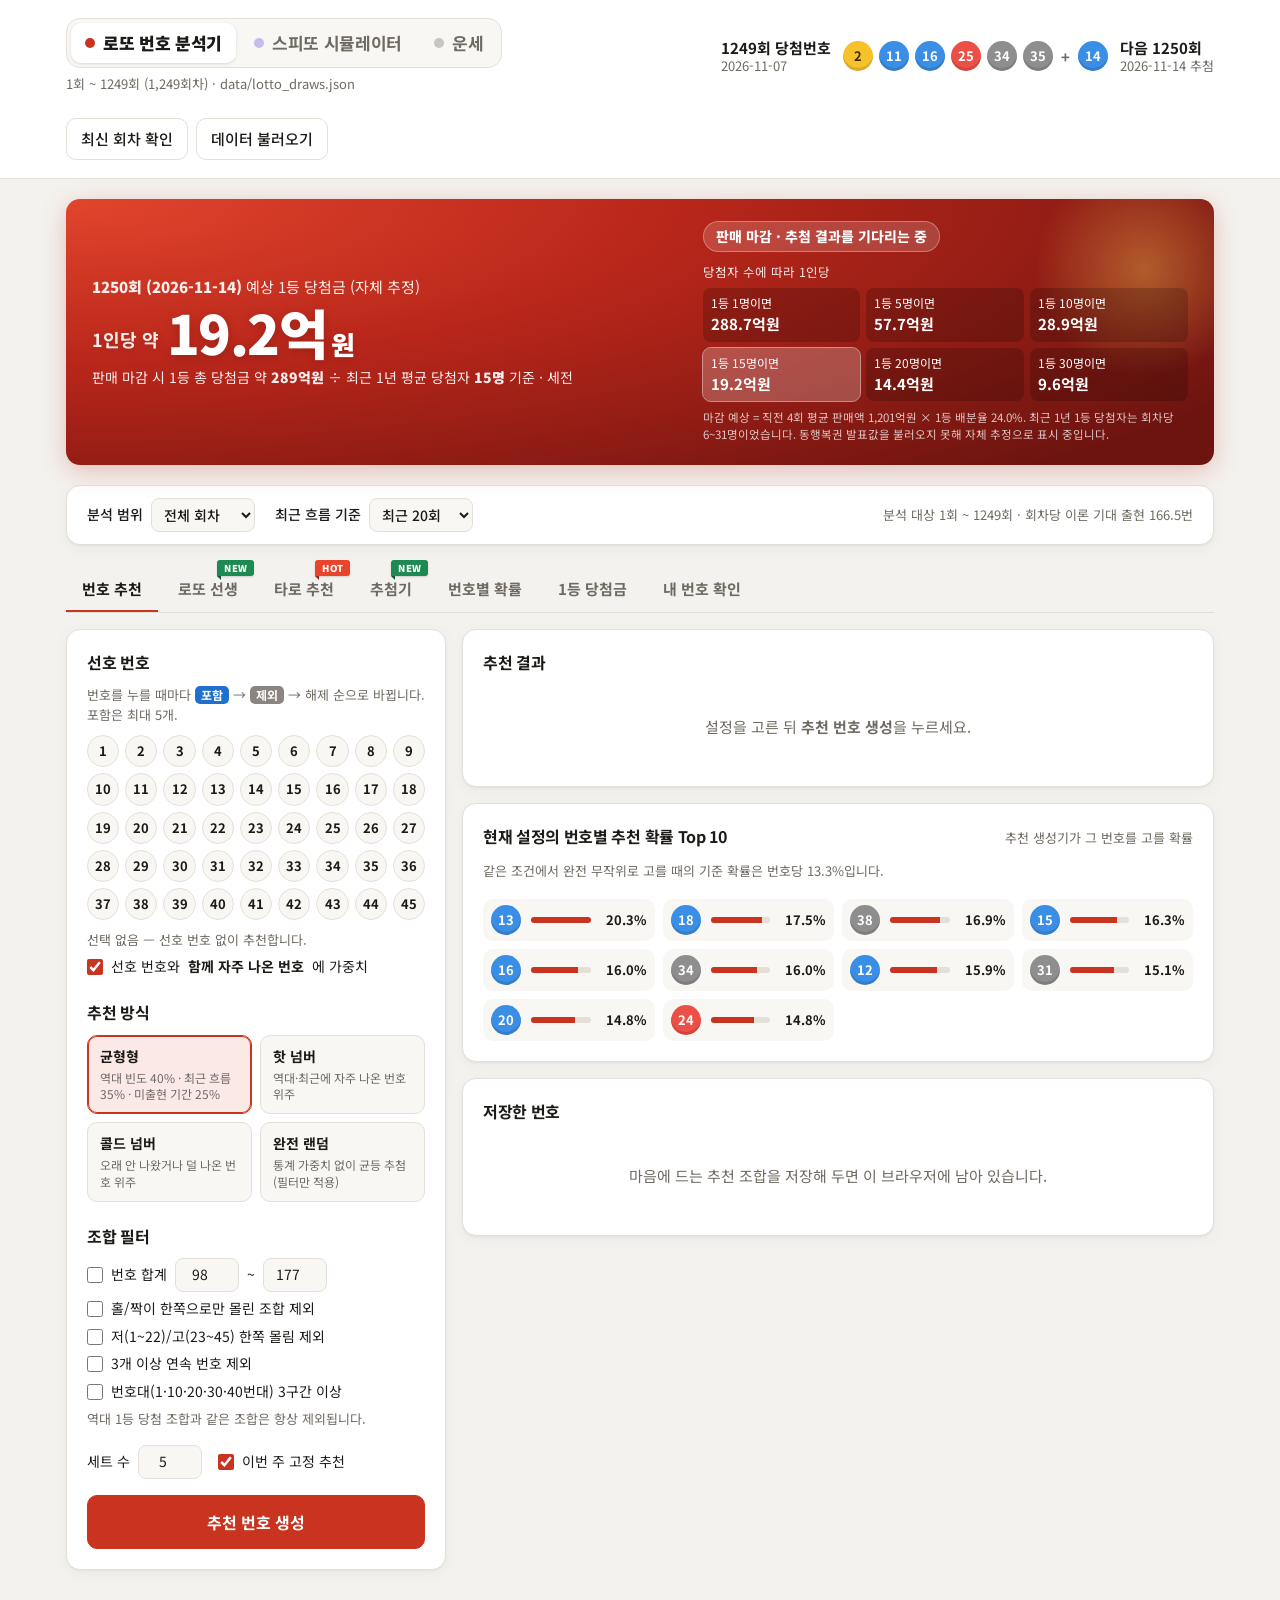
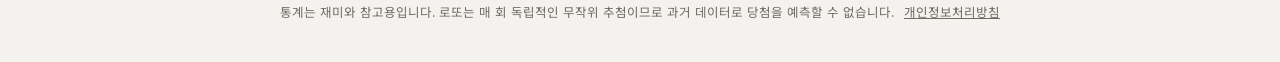
==== commit d8659d0d: "Google AdSense 광고 추가 - index.html: google-adsense-account 메타 태그, 화면별 하단 광고 자리, 개인정보처리방침 링크 - js/ads." ====
--- a/index.html
+++ b/index.html
@@ -12,6 +12,8 @@
   <meta property="og:url" content="https://wlsdud2v.github.io/lotto-analyzer/">
   <meta name="twitter:card" content="summary_large_image">
   <meta name="theme-color" content="#c8341f">
+  <!-- Google AdSense 게시자 ID (js/ads.js 가 여기서 읽음) -->
+  <meta name="google-adsense-account" content="ca-pub-3365090926696962">
   <link rel="icon" href="data:image/svg+xml,%3Csvg xmlns='http://www.w3.org/2000/svg' viewBox='0 0 32 32'%3E%3Ccircle cx='16' cy='16' r='15' fill='%23f6c12a'/%3E%3Ccircle cx='12' cy='11' r='4' fill='%23fff' fill-opacity='.6'/%3E%3C/svg%3E">
   <link rel="preconnect" href="https://fonts.googleapis.com">
   <link rel="stylesheet" href="https://fonts.googleapis.com/css2?family=Noto+Sans+KR:wght@400;500;700;900&display=swap">
@@ -340,8 +342,10 @@
       </div>
     </section>
 
+    <div class="ad-slot" data-ad="lotto"></div>
+
     <footer class="foot">
-      통계는 재미와 참고용입니다. 로또는 매 회 독립적인 무작위 추첨이므로 과거 데이터로 당첨을 예측할 수 없습니다.
+      통계는 재미와 참고용입니다. 로또는 매 회 독립적인 무작위 추첨이므로 과거 데이터로 당첨을 예측할 수 없습니다. <a href="privacy.html">개인정보처리방침</a>
     </footer>
   </div>
 
@@ -413,8 +417,10 @@
       </div>
     </section>
 
+    <div class="ad-slot" data-ad="speetto"></div>
+
     <footer class="foot">
-      스피또 시뮬레이터는 재미와 참고용입니다. 즉석 복권의 기대 환급률은 약 56~60%로, 평균적으로 산 금액의 40% 이상은 돌아오지 않습니다.
+      스피또 시뮬레이터는 재미와 참고용입니다. 즉석 복권의 기대 환급률은 약 56~60%로, 평균적으로 산 금액의 40% 이상은 돌아오지 않습니다. <a href="privacy.html">개인정보처리방침</a>
     </footer>
   </div>
   <div class="app" id="app-fortune">
@@ -457,8 +463,10 @@
       <div id="todayResult"></div>
     </section>
 
+    <div class="ad-slot" data-ad="fortune"></div>
+
     <footer class="foot">
-      사주와 운세는 전통 명리학에 바탕한 재미와 참고용 해석입니다. 중요한 결정은 스스로의 판단으로 내려 주세요.
+      사주와 운세는 전통 명리학에 바탕한 재미와 참고용 해석입니다. 중요한 결정은 스스로의 판단으로 내려 주세요. <a href="privacy.html">개인정보처리방침</a>
     </footer>
   </div>
   </main>
@@ -476,5 +484,6 @@
   <script src="js/jackpot.js"></script>
   <script src="js/saju.js"></script>
   <script src="js/app.js"></script>
+  <script src="js/ads.js"></script>
 </body>
 </html>
--- a/css/style.css
+++ b/css/style.css
@@ -637,3 +637,9 @@
   .sj-lucky { grid-template-columns: minmax(0, 1fr); }
 }
 .sj-grid2 > .card { margin-top: 0; }
+
+/* ───────────── 광고 (js/ads.js) ───────────── */
+.ad-slot { margin: 28px auto 0; max-width: 970px; text-align: center; }
+.ad-slot::before { content: '광고'; display: block; font-size: 11px; color: var(--muted); margin-bottom: 4px; letter-spacing: .05em; }
+.ad-slot:empty, .ad-slot:has(ins.adsbygoogle[data-ad-status="unfilled"]) { display: none; }
+.foot a { color: inherit; text-decoration: underline; margin-left: 6px; white-space: nowrap; }
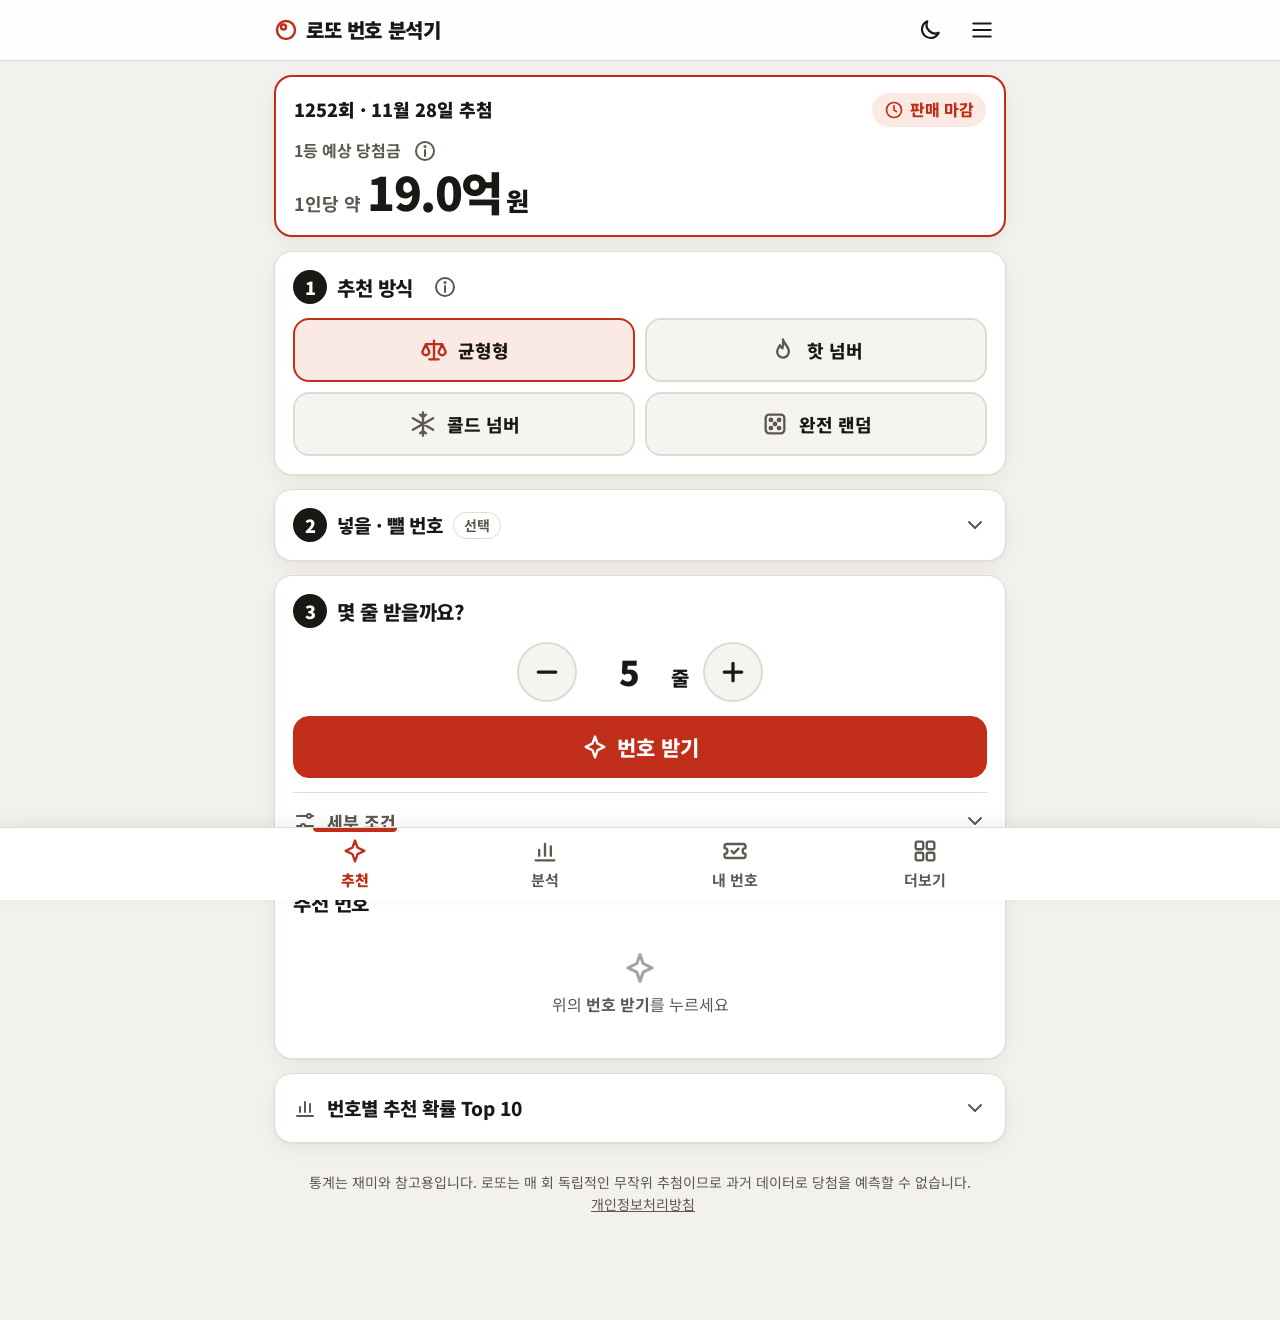
==== commit eb83e20d: "UI: 모바일·어르신 우선 화면 개편 - 아래 메뉴(추천·분석·내 번호·더보기), 추천은 1→2→3 단계 흐름 - 핵심 정보 크게(본문 17px, 큰 공·버튼), 부가 정보는 접기" ====
--- a/index.html
+++ b/index.html
@@ -2,7 +2,7 @@
 <html lang="ko">
 <head>
   <meta charset="utf-8">
-  <meta name="viewport" content="width=device-width, initial-scale=1">
+  <meta name="viewport" content="width=device-width, initial-scale=1, viewport-fit=cover">
   <title>로또 번호 분석기</title>
   <meta name="description" content="역대 로또 당첨 번호로 보는 번호별 확률과 선호 번호를 포함한 추천 번호. 매주 최신 회차 자동 반영.">
   <meta property="og:type" content="website">
@@ -11,58 +11,575 @@
   <meta property="og:image" content="https://wlsdud2v.github.io/lotto-analyzer/og.png">
   <meta property="og:url" content="https://wlsdud2v.github.io/lotto-analyzer/">
   <meta name="twitter:card" content="summary_large_image">
-  <meta name="theme-color" content="#c8341f">
+  <meta name="theme-color" content="#ffffff" media="(prefers-color-scheme: light)">
+  <meta name="theme-color" content="#141311" media="(prefers-color-scheme: dark)">
   <!-- Google AdSense 게시자 ID (js/ads.js 가 여기서 읽음) -->
   <meta name="google-adsense-account" content="ca-pub-3365090926696962">
   <link rel="icon" href="data:image/svg+xml,%3Csvg xmlns='http://www.w3.org/2000/svg' viewBox='0 0 32 32'%3E%3Ccircle cx='16' cy='16' r='15' fill='%23f6c12a'/%3E%3Ccircle cx='12' cy='11' r='4' fill='%23fff' fill-opacity='.6'/%3E%3C/svg%3E">
+  <!-- 화면 밝기(라이트/다크) — 깜빡임 없이 먼저 적용 -->
+  <script>try { var t = localStorage.getItem('lotto.theme'); if (t === 'light' || t === 'dark') document.documentElement.dataset.theme = t; } catch (e) {}</script>
   <link rel="preconnect" href="https://fonts.googleapis.com">
   <link rel="stylesheet" href="https://fonts.googleapis.com/css2?family=Noto+Sans+KR:wght@400;500;700;900&display=swap">
   <link rel="stylesheet" href="css/style.css">
 </head>
-<body>
+<body data-app="lotto">
+  <!-- ───────────── 아이콘 ───────────── -->
+  <svg width="0" height="0" style="position:absolute" aria-hidden="true">
+    <defs>
+      <symbol id="i-spark" viewBox="0 0 24 24"><path d="M12 3l2.1 6 5.9 2.9-5.9 2.9L12 21l-2.1-6.2L4 11.9 9.9 9z"/></symbol>
+      <symbol id="i-chart" viewBox="0 0 24 24"><path d="M4 20h16M7 16v-5M12 16V6M17 16v-8"/></symbol>
+      <symbol id="i-ticket" viewBox="0 0 24 24"><path d="M3 8a2 2 0 0 1 2-2h14a2 2 0 0 1 2 2v1.5a2.5 2.5 0 0 0 0 5V16a2 2 0 0 1-2 2H5a2 2 0 0 1-2-2v-1.5a2.5 2.5 0 0 0 0-5z"/><path d="M9 12l2 2 4-4"/></symbol>
+      <symbol id="i-grid" viewBox="0 0 24 24"><rect x="4" y="4" width="6.5" height="6.5" rx="1.5"/><rect x="13.5" y="4" width="6.5" height="6.5" rx="1.5"/><rect x="4" y="13.5" width="6.5" height="6.5" rx="1.5"/><rect x="13.5" y="13.5" width="6.5" height="6.5" rx="1.5"/></symbol>
+      <symbol id="i-info" viewBox="0 0 24 24"><circle cx="12" cy="12" r="9"/><path d="M12 11v6"/><circle cx="12" cy="7.5" r=".6" fill="currentColor"/></symbol>
+      <symbol id="i-copy" viewBox="0 0 24 24"><rect x="8" y="8" width="12" height="12" rx="2"/><path d="M16 8V6a2 2 0 0 0-2-2H6a2 2 0 0 0-2 2v8a2 2 0 0 0 2 2h2"/></symbol>
+      <symbol id="i-star" viewBox="0 0 24 24"><path d="M12 3.5l2.6 5.3 5.9.9-4.3 4.1 1 5.8L12 16.9l-5.2 2.7 1-5.8L3.5 9.7l5.9-.9z"/></symbol>
+      <symbol id="i-share" viewBox="0 0 24 24"><circle cx="6" cy="12" r="2.5"/><circle cx="18" cy="6" r="2.5"/><circle cx="18" cy="18" r="2.5"/><path d="M8.2 10.9l7.6-3.8M8.2 13.1l7.6 3.8"/></symbol>
+      <symbol id="i-trash" viewBox="0 0 24 24"><path d="M4 7h16M9 7V4h6v3M6 7l1 13h10l1-13M10 11v6M14 11v6"/></symbol>
+      <symbol id="i-menu" viewBox="0 0 24 24"><path d="M4 6h16M4 12h16M4 18h16"/></symbol>
+      <symbol id="i-sun" viewBox="0 0 24 24"><circle cx="12" cy="12" r="4"/><path d="M12 2v2M12 20v2M2 12h2M20 12h2M4.9 4.9l1.4 1.4M17.7 17.7l1.4 1.4M4.9 19.1l1.4-1.4M17.7 6.3l1.4-1.4"/></symbol>
+      <symbol id="i-moon" viewBox="0 0 24 24"><path d="M20 14.5A8 8 0 0 1 9.5 4a8 8 0 1 0 10.5 10.5z"/></symbol>
+      <symbol id="i-back" viewBox="0 0 24 24"><path d="M15 5l-7 7 7 7"/></symbol>
+      <symbol id="i-next" viewBox="0 0 24 24"><path d="M9 5l7 7-7 7"/></symbol>
+      <symbol id="i-down" viewBox="0 0 24 24"><path d="M6 9l6 6 6-6"/></symbol>
+      <symbol id="i-refresh" viewBox="0 0 24 24"><path d="M20 11a8 8 0 0 0-14.6-4.5M4 4v3h3M4 13a8 8 0 0 0 14.6 4.5M20 20v-3h-3"/></symbol>
+      <symbol id="i-upload" viewBox="0 0 24 24"><path d="M12 16V4M7 9l5-5 5 5M4 16v3a1 1 0 0 0 1 1h14a1 1 0 0 0 1-1v-3"/></symbol>
+      <symbol id="i-gear" viewBox="0 0 24 24"><circle cx="12" cy="12" r="3"/><path d="M19.4 15a1.7 1.7 0 0 0 .3 1.8l.1.1a2 2 0 1 1-2.8 2.8l-.1-.1a1.7 1.7 0 0 0-2.9 1.2V21a2 2 0 1 1-4 0v-.1a1.7 1.7 0 0 0-2.9-1.2l-.1.1a2 2 0 1 1-2.8-2.8l.1-.1A1.7 1.7 0 0 0 3.1 14H3a2 2 0 1 1 0-4h.1a1.7 1.7 0 0 0 1.2-2.9l-.1-.1A2 2 0 1 1 7 4.2l.1.1A1.7 1.7 0 0 0 10 3.1V3a2 2 0 1 1 4 0v.1a1.7 1.7 0 0 0 2.9 1.2l.1-.1a2 2 0 1 1 2.8 2.8l-.1.1a1.7 1.7 0 0 0 1.2 2.9h.1a2 2 0 1 1 0 4h-.1a1.7 1.7 0 0 0-1.5 1z"/></symbol>
+      <symbol id="i-scale" viewBox="0 0 24 24"><path d="M12 4v16M8 20h8M5 7h14M5 7l-3 6.5a3 3 0 0 0 6 0zM19 7l-3 6.5a3 3 0 0 0 6 0z"/></symbol>
+      <symbol id="i-flame" viewBox="0 0 24 24"><path d="M12 3c.5 3.5 5 5.5 5 10.5a5 5 0 0 1-10 0c0-2.5 1.3-3.8 2.3-5.5.6 1.2 1.2 2 2.2 2.6.6-2.4.9-4.6.5-7.6z"/></symbol>
+      <symbol id="i-snow" viewBox="0 0 24 24"><path d="M12 2v20M3.3 7l17.4 10M3.3 17L20.7 7M9.5 4L12 6.2 14.5 4M9.5 20l2.5-2.2 2.5 2.2"/></symbol>
+      <symbol id="i-dice" viewBox="0 0 24 24"><rect x="4" y="4" width="16" height="16" rx="3"/><circle cx="8.5" cy="8.5" r="1.1" fill="currentColor"/><circle cx="15.5" cy="15.5" r="1.1" fill="currentColor"/><circle cx="12" cy="12" r="1.1" fill="currentColor"/><circle cx="15.5" cy="8.5" r="1.1" fill="currentColor"/><circle cx="8.5" cy="15.5" r="1.1" fill="currentColor"/></symbol>
+      <symbol id="i-person" viewBox="0 0 24 24"><circle cx="12" cy="8" r="4"/><path d="M4 21a8 8 0 0 1 16 0"/></symbol>
+      <symbol id="i-cards" viewBox="0 0 24 24"><rect x="3" y="6" width="10" height="15" rx="2" transform="rotate(-10 8 13.5)"/><rect x="11" y="4" width="10" height="15" rx="2" transform="rotate(8 16 11.5)"/></symbol>
+      <symbol id="i-drum" viewBox="0 0 24 24"><circle cx="12" cy="11" r="8"/><circle cx="9" cy="13" r="1.6"/><circle cx="14" cy="9" r="1.6"/><circle cx="14.5" cy="14" r="1.6"/><path d="M8 21h8M12 19v2"/></symbol>
+      <symbol id="i-trophy" viewBox="0 0 24 24"><path d="M7 4h10v5a5 5 0 0 1-10 0zM7 6H4v1a3 3 0 0 0 3 3M17 6h3v1a3 3 0 0 1-3 3M12 14v3M8 21h8M9 17h6v4H9z"/></symbol>
+      <symbol id="i-scratch" viewBox="0 0 24 24"><rect x="3" y="5" width="18" height="14" rx="2"/><path d="M7 14l2-3 2 3 2-3 2 3 2-3"/></symbol>
+      <symbol id="i-yin" viewBox="0 0 24 24"><circle cx="12" cy="12" r="9"/><path d="M12 3a4.5 4.5 0 0 1 0 9 4.5 4.5 0 0 0 0 9"/><circle cx="12" cy="7.5" r="1" fill="currentColor"/><circle cx="12" cy="16.5" r="1"/></symbol>
+      <symbol id="i-ball" viewBox="0 0 24 24"><circle cx="12" cy="12" r="9"/><circle cx="9.5" cy="9" r="2.5"/></symbol>
+      <symbol id="i-search" viewBox="0 0 24 24"><circle cx="11" cy="11" r="6.5"/><path d="M16 16l4.5 4.5"/></symbol>
+      <symbol id="i-minus" viewBox="0 0 24 24"><path d="M5 12h14"/></symbol>
+      <symbol id="i-plus" viewBox="0 0 24 24"><path d="M12 5v14M5 12h14"/></symbol>
+      <symbol id="i-x" viewBox="0 0 24 24"><path d="M6 6l12 12M18 6L6 18"/></symbol>
+      <symbol id="i-dots" viewBox="0 0 24 24"><circle cx="5" cy="12" r="1.4" fill="currentColor"/><circle cx="12" cy="12" r="1.4" fill="currentColor"/><circle cx="19" cy="12" r="1.4" fill="currentColor"/></symbol>
+      <symbol id="i-clock" viewBox="0 0 24 24"><circle cx="12" cy="12" r="9"/><path d="M12 7v5l3 2"/></symbol>
+      <symbol id="i-sliders" viewBox="0 0 24 24"><path d="M4 7h10M18 7h2M4 17h4M12 17h8"/><circle cx="16" cy="7" r="2"/><circle cx="10" cy="17" r="2"/></symbol>
+    </defs>
+  </svg>
+
+  <!-- ───────────── 머리글 (간단하게) ───────────── -->
   <header class="top">
     <div class="wrap top-inner">
-      <div class="brand">
-        <h1 class="sr-only" id="appTitle">로또 번호 분석기</h1>
-        <div class="app-switch" role="tablist" aria-label="프로그램 선택">
-          <button class="app-btn active" data-app="lotto" role="tab" aria-selected="true"><span class="full">로또 번호 분석기</span><span class="short">로또</span></button>
-          <button class="app-btn" data-app="speetto" role="tab" aria-selected="false"><span class="full">스피또 시뮬레이터</span><span class="short">스피또</span></button>
-          <button class="app-btn" data-app="fortune" role="tab" aria-selected="false"><span class="full">운세</span><span class="short">운세</span></button>
-        </div>
-        <p class="sub" id="dataInfo" data-for="lotto">데이터를 불러오는 중…</p>
-        <p class="sub" data-for="speetto" hidden>동행복권 스피또1000·2000·500 발행 현황과 긁는 복권 시뮬레이터</p>
-        <p class="sub" data-for="fortune" hidden>생년월일시로 보는 사주팔자와 오늘의 운세 — 재미로 보는 전통 명리</p>
-      </div>
-      <div class="latest" id="latest" data-for="lotto"></div>
-      <div class="top-actions" data-for="lotto">
-        <button class="btn ghost" id="updateBtn" title="인터넷에서 최신 당첨 번호 확인">최신 회차 확인</button>
-        <label class="btn ghost file-btn" title="동행복권 결과 JSON 또는 CSV">
-          데이터 불러오기
+      <button class="icon-btn app-btn back-btn" data-app="lotto" aria-label="로또 화면으로 돌아가기"><svg class="ic"><use href="#i-back"/></svg></button>
+      <h1 class="app-title"><svg class="ic logo" aria-hidden="true"><use href="#i-ball"/></svg><span id="appTitle">로또 번호 분석기</span></h1>
+      <button class="icon-btn" id="themeBtn" aria-label="밝은 화면 / 어두운 화면 바꾸기"><svg class="ic ic-sun"><use href="#i-sun"/></svg><svg class="ic ic-moon"><use href="#i-moon"/></svg></button>
+      <button class="icon-btn" id="menuBtn" aria-label="메뉴 열기" aria-haspopup="dialog"><svg class="ic"><use href="#i-menu"/></svg></button>
+    </div>
+  </header>
+
+  <main class="wrap">
+  <div class="app active" id="app-lotto">
+
+    <!-- ═════════════ ① 번호 추천 (첫 화면) ═════════════ -->
+    <section class="panel active" id="tab-recommend">
+
+      <!-- 이번 회차: 회차 · 마감까지 남은 시간 · 예상 1등 당첨금 -->
+      <section class="card jackpot" id="jackpot" hidden>
+        <div class="jp-top">
+          <span class="jp-round" id="jpRound"></span>
+          <span class="jp-count"><svg class="ic"><use href="#i-clock"/></svg><span id="jpCount"></span></span>
+        </div>
+        <div class="jp-label"><span id="jpTitle">1등 예상 당첨금</span>
+          <button class="info-btn" data-info="info-jackpot" data-title="1등 예상 당첨금" aria-label="당첨금 설명"><svg class="ic"><use href="#i-info"/></svg></button>
+        </div>
+        <div class="jp-amount"><span class="jp-pre" id="jpPre"></span><span id="jpAmount"></span><span class="jp-won">원</span></div>
+        <div class="info-src" id="info-jackpot" hidden>
+          <p id="jpSub"></p>
+          <p class="sheet-sub" id="jpScenTitle"></p>
+          <div class="jp-scen" id="jpScen"></div>
+          <p class="sheet-note" id="jpNote"></p>
+        </div>
+      </section>
+
+      <!-- 1단계: 추천 방식 -->
+      <section class="card step">
+        <h2 class="step-h"><span class="step-n">1</span>추천 방식
+          <button class="info-btn" data-info="info-strategy" data-title="추천 방식" aria-label="추천 방식 설명"><svg class="ic"><use href="#i-info"/></svg></button>
+        </h2>
+        <div class="strategies" id="strategies"></div>
+        <div class="info-src" id="info-strategy" hidden></div>
+      </section>
+
+      <!-- 2단계: 꼭 넣을 / 뺄 번호 (선택) -->
+      <details class="card step fold" id="prefFold">
+        <summary class="step-h"><span class="step-n">2</span>넣을 · 뺄 번호<span class="opt">선택</span><span class="pref-badge" id="prefBadge"></span><svg class="ic chev"><use href="#i-down"/></svg></summary>
+        <div class="legend">
+          <span><i class="pick-dot fix"></i>1번 누르면 <b>넣기</b></span>
+          <span><i class="pick-dot exc"></i>2번 누르면 <b>빼기</b></span>
+          <button class="info-btn" data-info="info-pref" data-title="넣을 · 뺄 번호" aria-label="설명"><svg class="ic"><use href="#i-info"/></svg></button>
+        </div>
+        <div class="picker" id="prefPicker"></div>
+        <div class="pref-summary" id="prefSummary"></div>
+        <label class="check"><input type="checkbox" id="companion" checked> 함께 자주 나온 번호 우대
+          <button class="info-btn" type="button" data-info="info-companion" data-title="함께 자주 나온 번호" aria-label="설명"><svg class="ic"><use href="#i-info"/></svg></button>
+        </label>
+        <div class="info-src" id="info-pref" hidden>
+          <p>번호를 누를 때마다 <b>넣기 → 빼기 → 해제</b> 순으로 바뀝니다.</p>
+          <p><b>넣기</b>로 고른 번호는 모든 줄에 들어가고(최대 5개), 나머지 번호만 추천합니다. <b>빼기</b>로 고른 번호는 추천에서 빠집니다.</p>
+        </div>
+        <div class="info-src" id="info-companion" hidden>
+          <p>‘넣기’로 고른 번호와 과거 같은 회차에 함께 자주 나온 번호에 가중치를 줍니다. 넣을 번호가 없으면 영향이 없습니다.</p>
+        </div>
+      </details>
+
+      <!-- 3단계: 몇 줄 + 번호 받기 -->
+      <section class="card step">
+        <h2 class="step-h"><span class="step-n">3</span>몇 줄 받을까요?</h2>
+        <div class="stepper" data-for-input="setCount">
+          <button type="button" class="step-btn" data-d="-1" aria-label="한 줄 줄이기"><svg class="ic"><use href="#i-minus"/></svg></button>
+          <label class="step-val"><input type="number" id="setCount" class="num" value="5" min="1" max="10" inputmode="numeric" aria-label="받을 줄 수"><span>줄</span></label>
+          <button type="button" class="step-btn" data-d="1" aria-label="한 줄 늘리기"><svg class="ic"><use href="#i-plus"/></svg></button>
+        </div>
+        <button class="btn primary xl" id="genBtn"><svg class="ic"><use href="#i-spark"/></svg>번호 받기</button>
+
+        <details class="fold sub-fold">
+          <summary><svg class="ic"><use href="#i-sliders"/></svg>세부 조건<svg class="ic chev"><use href="#i-down"/></svg></summary>
+          <div class="filters">
+            <label class="check"><input type="checkbox" id="weekly" checked> 이번 주 같은 번호 유지
+              <button class="info-btn" type="button" data-info="info-weekly" data-title="이번 주 같은 번호 유지" aria-label="설명"><svg class="ic"><use href="#i-info"/></svg></button></label>
+            <label class="check"><input type="checkbox" id="fSum"> 번호 합계
+              <span class="sum-range"><input type="number" id="fSumMin" class="num" min="21" max="255" aria-label="합계 최소"> ~ <input type="number" id="fSumMax" class="num" min="21" max="255" aria-label="합계 최대"></span>
+            </label>
+            <label class="check"><input type="checkbox" id="fOddEven"> 홀·짝 쏠림 빼기</label>
+            <label class="check"><input type="checkbox" id="fHighLow"> 작은·큰 번호 쏠림 빼기</label>
+            <label class="check"><input type="checkbox" id="fRun"> 3연속 번호 빼기</label>
+            <label class="check"><input type="checkbox" id="fSpread"> 번호대 3구간 이상</label>
+            <button type="button" class="btn ghost range-open" data-sheet="rangeSheet"><svg class="ic"><use href="#i-chart"/></svg>분석 기준 <b class="range-label">전체 회차</b></button>
+            <button class="info-btn wide" type="button" data-info="info-filters" data-title="세부 조건" aria-label="세부 조건 설명"><svg class="ic"><use href="#i-info"/></svg>조건 설명</button>
+          </div>
+        </details>
+        <div class="info-src" id="info-weekly" hidden><p>켜 두면 설정이 같을 때 다음 추첨 전까지 언제 눌러도 <b>같은 번호</b>가 나옵니다. 끄면 누를 때마다 새 번호가 나옵니다.</p></div>
+        <div class="info-src" id="info-filters" hidden>
+          <p><b>번호 합계</b> — 6개 번호를 더한 값이 이 범위인 조합만 추천합니다. 처음 값은 역대 당첨 번호 합계의 하위 10% ~ 상위 10%입니다.</p>
+          <p><b>홀·짝 쏠림</b> — 6개가 모두 홀수이거나 모두 짝수인 조합을 뺍니다.</p>
+          <p><b>작은·큰 번호 쏠림</b> — 1~22 또는 23~45 한쪽에만 몰린 조합을 뺍니다.</p>
+          <p><b>3연속 번호</b> — 7·8·9처럼 3개 이상 이어진 조합을 뺍니다.</p>
+          <p><b>번호대</b> — 1·10·20·30·40번대 중 3구간 이상에 고르게 퍼진 조합만 추천합니다.</p>
+          <p>역대 1등 당첨 조합과 같은 조합은 항상 뺍니다.</p>
+        </div>
+      </section>
+
+      <!-- 결과 -->
+      <section class="card result-card" id="resultCard">
+        <div class="card-head">
+          <h2>추천 번호</h2>
+          <span class="hint" id="genInfo"></span>
+        </div>
+        <div id="results" class="set-list"></div>
+      </section>
+
+      <details class="card fold">
+        <summary><svg class="ic"><use href="#i-chart"/></svg>번호별 추천 확률 Top 10<svg class="ic chev"><use href="#i-down"/></svg></summary>
+        <div id="topProb" class="top-prob"></div>
+      </details>
+    </section>
+
+    <!-- ═════════════ ② 분석 ═════════════ -->
+    <section class="panel" id="tab-stats">
+      <section class="card latest-card">
+        <div id="latest"></div>
+      </section>
+
+      <button type="button" class="range-chip" data-sheet="rangeSheet"><svg class="ic"><use href="#i-sliders"/></svg><span>분석 기준</span><b class="range-label">전체 회차</b><svg class="ic"><use href="#i-next"/></svg></button>
+
+      <div class="kpis" id="kpis"></div>
+
+      <section class="card">
+        <div class="card-head">
+          <h2>번호별 출현 지도</h2>
+          <button class="info-btn" data-info="info-heat" data-title="번호별 출현 지도" aria-label="설명"><svg class="ic"><use href="#i-info"/></svg></button>
+        </div>
+        <div class="heat-legend" aria-hidden="true"><span>적게</span><i></i><span>많이</span></div>
+        <div class="heat" id="heat"></div>
+        <div class="info-src" id="info-heat" hidden>
+          <p>칸의 색이 진할수록 완전 무작위일 때의 평균(이론값)보다 <b>많이 나온</b> 번호입니다. 칸 아래 숫자는 출현률(나온 회차 ÷ 전체 회차)입니다.</p>
+        </div>
+      </section>
+
+      <details class="card fold">
+        <summary><svg class="ic"><use href="#i-chart"/></svg>출현 횟수 그래프<svg class="ic chev"><use href="#i-down"/></svg></summary>
+        <div class="chart" id="chart"></div>
+        <p class="hint">점선 = 이론 기대값</p>
+      </details>
+
+      <details class="card fold">
+        <summary><svg class="ic"><use href="#i-grid"/></svg>번호별 상세 표<svg class="ic chev"><use href="#i-down"/></svg></summary>
+        <div class="fold-tools"><span class="hint">제목을 누르면 정렬</span>
+          <button class="info-btn" data-info="info-table" data-title="상세 표 읽는 법" aria-label="설명"><svg class="ic"><use href="#i-info"/></svg></button></div>
+        <div class="table-wrap">
+          <table class="stats-table" id="statsTable"></table>
+        </div>
+        <div class="info-src" id="info-table" hidden>
+          <p><b>출현률</b> — 과거 회차 중 그 번호가 나온 비율</p>
+          <p><b>이론 대비</b> — 완전 무작위일 때 기대 횟수 대비 비율 (100% = 평균)</p>
+          <p><b>추천 확률</b> — ‘추천’ 화면의 현재 설정으로 생성기가 그 번호를 고를 확률</p>
+          <p>실제 추첨에서 각 번호가 뽑힐 확률은 과거와 무관하게 항상 6/45 = 13.33%이며, 1등 확률은 조합당 1/8,145,060입니다.</p>
+        </div>
+      </details>
+    </section>
+
+    <!-- ═════════════ ③ 내 번호 ═════════════ -->
+    <section class="panel" id="tab-check">
+      <section class="card">
+        <div class="card-head">
+          <h2><svg class="ic h-ic"><use href="#i-star"/></svg>저장한 번호</h2>
+          <button class="btn ghost sm" id="clearSaved"><svg class="ic"><use href="#i-trash"/></svg>모두 지우기</button>
+        </div>
+        <div id="saved" class="set-list"></div>
+      </section>
+
+      <section class="card" id="checkCard">
+        <div class="card-head">
+          <h2><svg class="ic h-ic"><use href="#i-search"/></svg>과거 당첨 맞춰보기</h2>
+          <button class="info-btn" data-info="info-check" data-title="과거 당첨 맞춰보기" aria-label="설명"><svg class="ic"><use href="#i-info"/></svg></button>
+        </div>
+        <div class="check-sel">
+          <div class="balls slots6" id="checkSel"></div>
+          <button class="btn ghost sm" id="checkReset" aria-label="다시 고르기"><svg class="ic"><use href="#i-refresh"/></svg>다시</button>
+        </div>
+        <div class="picker" id="checkPicker"></div>
+        <div id="checkResult"></div>
+        <div class="info-src" id="info-check" hidden><p>번호 6개를 고르면 1회부터 지금까지 모든 회차에 대입해 <b>몇 등에 몇 번</b> 당첨됐을지 보여 줍니다. 저장한 번호의 <b>맞춰보기</b>를 눌러도 됩니다.</p></div>
+      </section>
+    </section>
+
+    <!-- ═════════════ ④ 더보기 ═════════════ -->
+    <section class="panel" id="tab-more">
+      <h2 class="more-h">재미로 보는 번호</h2>
+      <div class="tiles">
+        <button class="tile tab" data-tab="teachers"><svg class="ic"><use href="#i-person"/></svg><b>로또 선생</b><span>네 선생의 이번 주 번호</span></button>
+        <button class="tile tab" data-tab="tarot"><svg class="ic"><use href="#i-cards"/></svg><b>타로 추천</b><span>카드를 뽑아 번호 받기</span></button>
+        <button class="tile tab" data-tab="machine"><svg class="ic"><use href="#i-drum"/></svg><b>추첨기</b><span>실제 추첨기처럼 뽑기</span></button>
+        <button class="tile tab" data-tab="prize"><svg class="ic"><use href="#i-trophy"/></svg><b>1등 당첨금</b><span>역대 당첨금 기록</span></button>
+      </div>
+      <h2 class="more-h">다른 프로그램</h2>
+      <div class="tiles">
+        <button class="tile app-btn" data-app="speetto"><svg class="ic"><use href="#i-scratch"/></svg><b>스피또</b><span>즉석 복권 현황 · 긁기</span></button>
+        <button class="tile app-btn" data-app="fortune"><svg class="ic"><use href="#i-yin"/></svg><b>운세</b><span>사주 · 오늘의 운세</span></button>
+      </div>
+    </section>
+
+    <!-- ───────────── 로또 선생 ───────────── -->
+    <section class="panel" id="tab-teachers">
+      <button class="tab sub-back" data-tab="more"><svg class="ic"><use href="#i-back"/></svg>더보기</button>
+      <div class="card">
+        <div class="card-head">
+          <h2 id="tcTitle">이번 주 로또 선생</h2>
+          <button class="info-btn" data-info="info-tc" data-title="로또 선생" aria-label="설명"><svg class="ic"><use href="#i-info"/></svg></button>
+        </div>
+        <p class="hint" id="tcInfo">불러오는 중…</p>
+        <div class="tc-grid" id="tcGrid"></div>
+        <div class="info-src" id="info-tc" hidden>
+          <p>네 선생의 번호와 운세는 회차마다 고정되어 누가 보더라도 같고, 매주 추첨이 끝나면 자동으로 다음 회차 번호가 정해집니다.</p>
+          <p>각 회차 번호는 그 회차 추첨 <b>전</b>까지의 당첨 데이터만으로 만들었습니다. 재미로 즐겨 주세요.</p>
+        </div>
+      </div>
+
+      <details class="card fold">
+        <summary><svg class="ic"><use href="#i-trophy"/></svg>선생별 적중률<svg class="ic chev"><use href="#i-down"/></svg></summary>
+        <div class="fold-tools">
+          <div class="seg" id="tcPeriod"><button data-p="0" class="active">전체</button><button data-p="52">52주</button><button data-p="10">10주</button></div>
+          <button class="info-btn" data-info="info-tcrank" data-title="적중률" aria-label="설명"><svg class="ic"><use href="#i-info"/></svg></button>
+        </div>
+        <div class="table-wrap"><table class="tc-table" id="tcRank"></table></div>
+        <div class="info-src" id="info-tcrank" hidden><p>적중률 = 5등 이상(번호 3개 이상 일치) 당첨된 주의 비율. 무작위로 고를 때의 이론값은 평균 0.80개 일치, 적중률 약 1.87%입니다.</p></div>
+      </details>
+
+      <details class="card fold">
+        <summary><svg class="ic"><use href="#i-clock"/></svg>지난 기록<svg class="ic chev"><use href="#i-down"/></svg></summary>
+        <div class="fold-tools"><span class="hint">숫자 = 맞힌 개수 · 색칠 = 당첨</span></div>
+        <div class="table-wrap"><table class="tc-table tc-hist" id="tcHist"></table></div>
+        <div class="more-row"><button class="btn ghost" id="tcMore">더 보기</button></div>
+      </details>
+    </section>
+
+    <!-- ───────────── 타로 추천 ───────────── -->
+    <section class="panel" id="tab-tarot">
+      <button class="tab sub-back" data-tab="more"><svg class="ic"><use href="#i-back"/></svg>더보기</button>
+      <div class="card tarot-table">
+        <div class="card-head">
+          <h2>타로 카드로 번호 뽑기</h2>
+          <button class="info-btn" data-info="info-tarot" data-title="타로 추천" aria-label="설명"><svg class="ic"><use href="#i-info"/></svg></button>
+        </div>
+        <p class="hint" id="tarotGuide">마음속으로 소망을 떠올리며 카드를 고르세요</p>
+        <div class="tarot-controls">
+          <div class="seg" id="spreadSel" role="group" aria-label="카드 수">
+            <button data-n="1">1장</button>
+            <button data-n="3" class="active">3장</button>
+          </div>
+          <label class="mini-num">줄 수 <input type="number" id="tarotCount" class="num" value="3" min="1" max="10"></label>
+          <button class="icon-btn bordered" id="shuffleBtn" aria-label="카드 다시 섞기"><svg class="ic"><use href="#i-refresh"/></svg></button>
+        </div>
+        <div class="slots" id="tarotSlots"></div>
+        <div class="deck" id="tarotDeck"></div>
+        <div class="info-src" id="info-tarot" hidden>
+          <p><b>1장</b>은 오늘의 카드, <b>3장</b>은 과거·현재·미래 카드입니다.</p>
+          <p>정방향 카드의 수는 넣을 번호, 역방향 카드의 수는 뺄 번호가 되고, 카드의 기운에 따라 번호별 가중치가 정해집니다. ‘추천’ 화면의 세부 조건도 함께 적용됩니다. 이번 주에 같은 카드를 뽑으면 같은 번호가 나옵니다.</p>
+          <p>재미로 즐겨 주세요 — 실제 당첨 확률은 어떤 번호든 같습니다.</p>
+        </div>
+      </div>
+
+      <div class="card" id="tarotNumbersCard" hidden>
+        <div class="card-head">
+          <h2>카드가 고른 번호</h2>
+          <button class="btn ghost sm" id="tarotReroll"><svg class="ic"><use href="#i-refresh"/></svg>다른 조합</button>
+        </div>
+        <div id="tarotSummary" class="hint"></div>
+        <div id="tarotResults" class="set-list"></div>
+      </div>
+
+      <details class="card fold" id="tarotReadingCard" hidden>
+        <summary><svg class="ic"><use href="#i-cards"/></svg>카드 해석<svg class="ic chev"><use href="#i-down"/></svg></summary>
+        <div id="tarotReading" class="reading"></div>
+      </details>
+    </section>
+
+    <!-- ───────────── 물리 추첨기 ───────────── -->
+    <section class="panel" id="tab-machine">
+      <button class="tab sub-back" data-tab="more"><svg class="ic"><use href="#i-back"/></svg>더보기</button>
+      <div class="card machine-stage">
+        <div class="card-head">
+          <h2>물리 추첨기</h2>
+          <button class="info-btn" data-info="info-machine" data-title="물리 추첨기" aria-label="설명"><svg class="ic"><use href="#i-info"/></svg></button>
+        </div>
+        <div class="drum-wrap"><canvas id="drumCanvas" role="img" aria-label="공기 혼합식 로또 추첨기 애니메이션"></canvas></div>
+        <div class="machine-status" id="machineStatus">추첨 시작을 누르세요</div>
+        <div class="tray" id="tray"></div>
+        <p class="hint" id="trayHint">나온 순서대로 놓입니다</p>
+        <button class="btn primary xl" id="drawBtn">추첨 시작</button>
+        <div class="machine-ctrls">
+          <div class="machine-ctrl"><span class="lbl">바람</span><div class="seg" id="airSel"><button data-v="1">약</button><button data-v="2" class="active">보통</button><button data-v="3">강</button></div></div>
+          <div class="machine-ctrl"><span class="lbl">속도</span><div class="seg" id="speedSel"><button data-v="1" class="active">보통</button><button data-v="3">3배</button></div></div>
+        </div>
+        <div class="info-src" id="info-machine" hidden>
+          <p>실제 로또와 같은 <b>공기 혼합식</b> 추첨기를 물리 시뮬레이션으로 재현했습니다. 45개의 공이 바닥에서 솟구치는 바람에 섞이다가, 위쪽 배출구로 빨려 올라간 순서대로 당첨 번호 6개와 보너스 번호가 정해집니다.</p>
+        </div>
+      </div>
+
+      <div class="card">
+        <div class="card-head">
+          <h2>이번 추첨 기록</h2>
+          <span class="hint">작은 순 정렬 · 보너스 제외</span>
+        </div>
+        <div id="machineHistory" class="set-list"><p class="empty">아직 추첨하지 않았습니다.</p></div>
+      </div>
+    </section>
+
+    <!-- ───────────── 1등 당첨금 ───────────── -->
+    <section class="panel" id="tab-prize">
+      <button class="tab sub-back" data-tab="more"><svg class="ic"><use href="#i-back"/></svg>더보기</button>
+      <div class="kpis" id="prKpis"></div>
+
+      <div class="card">
+        <div class="card-head">
+          <h2>연도별 평균 1등 당첨금</h2>
+          <button class="info-btn" data-info="info-prize" data-title="1등 당첨금" aria-label="설명"><svg class="ic"><use href="#i-info"/></svg></button>
+        </div>
+        <div class="chart viz" id="prYears"></div>
+      </div>
+
+      <details class="card fold">
+        <summary><svg class="ic"><use href="#i-chart"/></svg>최근 52회 1등 당첨금<svg class="ic chev"><use href="#i-down"/></svg></summary>
+        <p class="hint">빈 칸 = 1등이 없어 이월된 회차</p>
+        <div class="chart viz" id="prRecent"></div>
+      </details>
+
+      <details class="card fold">
+        <summary><svg class="ic"><use href="#i-grid"/></svg>역대 1등 당첨금 표<svg class="ic chev"><use href="#i-down"/></svg></summary>
+        <div class="fold-tools"><span class="hint">제목을 누르면 정렬 · 세전</span></div>
+        <div class="table-wrap"><table class="stats-table" id="prTable"></table></div>
+        <div class="more-row"><button class="btn ghost" id="prMore">더 보기</button></div>
+      </details>
+      <div class="info-src" id="info-prize" hidden>
+        <p>1등이 나온 회차 기준 1인 당첨금(세전)입니다. 막대를 누르거나 마우스를 올리면 자세히 보입니다.</p>
+        <p>실수령액은 3억 원 초과분 33%, 이하 22% 세금을 뺀 금액입니다.</p>
+        <p>출처: 동행복권 회차별 당첨 결과(smok95/lotto 공개 데이터)</p>
+      </div>
+    </section>
+
+    <div class="ad-slot" data-ad="lotto"></div>
+
+    <footer class="foot">
+      통계는 재미와 참고용입니다. 로또는 매 회 독립적인 무작위 추첨이므로 과거 데이터로 당첨을 예측할 수 없습니다. <a href="privacy.html">개인정보처리방침</a>
+    </footer>
+
+    <!-- ───────────── 아래 메뉴 (휴대폰 엄지 위치) ───────────── -->
+    <nav class="bnav" aria-label="주 메뉴">
+      <button class="tab active is-on" data-tab="recommend"><svg class="ic"><use href="#i-spark"/></svg><span>추천</span></button>
+      <button class="tab" data-tab="stats"><svg class="ic"><use href="#i-chart"/></svg><span>분석</span></button>
+      <button class="tab" data-tab="check"><svg class="ic"><use href="#i-ticket"/></svg><span>내 번호</span></button>
+      <button class="tab" data-tab="more"><svg class="ic"><use href="#i-grid"/></svg><span>더보기</span></button>
+    </nav>
+  </div>
+
+  <!-- ═════════════ 스피또 ═════════════ -->
+  <div class="app" id="app-speetto">
+    <nav class="tabs" role="tablist">
+      <button class="tab active" data-tab="sp-status" role="tab">발행 현황</button>
+      <button class="tab" data-tab="sp-sim" role="tab">긁어 보기</button>
+    </nav>
+
+    <section class="panel active" id="tab-sp-status">
+      <div class="card">
+        <div class="card-head">
+          <h2>스피또 발행 현황</h2>
+          <div class="sp-head-r">
+            <button class="icon-btn bordered" id="spRefresh" aria-label="새로고침"><svg class="ic"><use href="#i-refresh"/></svg></button>
+            <button class="info-btn" data-info="info-sp" data-title="발행 현황 읽는 법" aria-label="설명"><svg class="ic"><use href="#i-info"/></svg></button>
+          </div>
+        </div>
+        <p class="hint" id="spStatusInfo">불러오는 중…</p>
+        <div class="sp-status" id="spStatus"></div>
+        <div class="info-src" id="info-sp" hidden>
+          <p><b>입고율</b> — 해당 회차 발행 매수 중 판매점에 공급(출고)된 비율</p>
+          <p><b>잔여</b> — 아직 주인을 찾지 않은 당첨 복권 수 · <b>당첨</b> = 발행 매수 − 잔여</p>
+          <p><b>필요 금액</b> — 지금 1장 살 때의 추정 확률로 계산한 ‘평균적으로 한 번 당첨되기까지 사야 하는 금액’</p>
+          <p>추정 방법: 발행 매수(1등 1매당 500만 매, 스피또500은 400만 매) 중 판매된 비율을 3등 당첨 비율로 추정(입고율 이내)하고, 남은 잔여 당첨권이 아직 팔리지 않은 복권에 고르게 섞여 있다고 가정합니다. 3등은 판매 추정의 기준이라 공식 확률과 같게 나옵니다.</p>
+          <p>출처: 동행복권 즉석식 복권 발행내역</p>
+        </div>
+      </div>
+    </section>
+
+    <section class="panel" id="tab-sp-sim">
+      <div class="card">
+        <div class="card-head">
+          <h2>스피또 긁어 보기</h2>
+          <button class="info-btn" data-info="info-spsim" data-title="시뮬레이터" aria-label="설명"><svg class="ic"><use href="#i-info"/></svg></button>
+        </div>
+        <div class="seg seg-full" id="spGameSel">
+          <button data-g="SP1000">1000</button><button data-g="SP2000" class="active">2000</button><button data-g="SP500">500</button>
+        </div>
+        <div class="ticket-wrap" id="ticketWrap"></div>
+        <div class="sp-actions">
+          <button class="btn primary xl" id="spBuy">1장 사서 긁기</button>
+          <button class="btn ghost" id="spReveal">한 번에 긁기</button>
+        </div>
+        <div class="sp-session" id="spSession"></div>
+        <details class="fold sub-fold">
+          <summary><svg class="ic"><use href="#i-sliders"/></svg>확률 기준<svg class="ic chev"><use href="#i-down"/></svg></summary>
+          <div class="sp-mode">
+            <div class="seg" id="spModeSel"><button data-m="base" class="active">공식 구조</button><button data-m="live">잔여 반영</button></div>
+            <select id="spRoundSel" hidden aria-label="회차 선택"></select>
+          </div>
+          <p class="hint sp-mode-info" id="spModeInfo"></p>
+        </details>
+        <div class="info-src" id="info-spsim" hidden><p>카드 그림과 게임 방식은 화면용으로 단순화한 것이며 실제 복권과 다릅니다. 당첨 확률만 공식 당첨 구조와 같습니다.</p></div>
+      </div>
+
+      <details class="card fold">
+        <summary><svg class="ic"><use href="#i-chart"/></svg>한 번에 많이 사 보기<svg class="ic chev"><use href="#i-down"/></svg></summary>
+        <div class="sp-bulk-ctrl">
+          <div class="seg" id="spBulkN">
+            <button data-n="10">10</button><button data-n="100" class="active">100</button><button data-n="1000">1천</button><button data-n="10000">1만</button><button data-n="100000">10만</button>
+          </div>
+          <button class="btn primary" id="spBulkGo">사 보기</button>
+          <button class="btn ghost" id="spUntil">1등 나올 때까지</button>
+        </div>
+        <div id="spBulkResult"></div>
+        <div id="spStructure"></div>
+      </details>
+    </section>
+
+    <div class="ad-slot" data-ad="speetto"></div>
+
+    <footer class="foot">
+      스피또 시뮬레이터는 재미와 참고용입니다. 즉석 복권의 기대 환급률은 약 56~60%로, 평균적으로 산 금액의 40% 이상은 돌아오지 않습니다. <a href="privacy.html">개인정보처리방침</a>
+    </footer>
+  </div>
+
+  <!-- ═════════════ 운세 ═════════════ -->
+  <div class="app" id="app-fortune">
+    <nav class="tabs" role="tablist">
+      <button class="tab active" data-tab="saju" role="tab">사주팔자</button>
+      <button class="tab" data-tab="today" role="tab">오늘의 운세</button>
+    </nav>
+
+    <section class="panel active" id="tab-saju">
+      <div class="card">
+        <div class="card-head">
+          <h2>생년월일시 입력</h2>
+          <button class="info-btn" data-info="info-saju" data-title="입력 안내" aria-label="설명"><svg class="ic"><use href="#i-info"/></svg></button>
+        </div>
+        <form class="sj-form" id="sjForm" autocomplete="off">
+          <div class="sj-field">
+            <span class="lbl">성별</span>
+            <div class="seg seg-full" id="sjGender"><button type="button" data-g="M" class="active">남자</button><button type="button" data-g="F">여자</button></div>
+          </div>
+          <label class="sj-field"><span class="lbl">생년월일 (양력)</span><input type="date" id="sjDate" min="1900-01-01" max="2050-12-31" required></label>
+          <div class="sj-field">
+            <span class="lbl">태어난 시각</span>
+            <div class="sj-row"><input type="time" id="sjTime" value="12:00" aria-label="태어난 시각"><label class="check"><input type="checkbox" id="sjTimeUnknown"> 모름</label></div>
+          </div>
+          <details class="fold sub-fold sj-adv">
+            <summary><svg class="ic"><use href="#i-sliders"/></svg>지역 · 자시 기준<svg class="ic chev"><use href="#i-down"/></svg></summary>
+            <label class="sj-field"><span class="lbl">태어난 지역</span><select id="sjCity"></select></label>
+            <label class="sj-field"><span class="lbl">자시 기준</span>
+              <select id="sjZasi"><option value="early">23시에 날짜가 바뀜 (일반)</option><option value="late">0시에 날짜가 바뀜 (야자시)</option></select>
+            </label>
+          </details>
+          <div class="sj-field sj-submit">
+            <label class="check"><input type="checkbox" id="sjRemember" checked> 이 기기에 기억</label>
+            <button class="btn primary xl" type="submit">사주 보기</button>
+          </div>
+        </form>
+        <div class="info-src" id="info-saju" hidden>
+          <p>양력 생일로 입력하세요. 태어난 시각은 당시 한국 공식 시각 그대로 넣으면 과거 서머타임·표준시 변경이 자동 반영되고, 태어난 지역의 경도로 실제 태양시를 보정합니다(서울 약 −32분).</p>
+          <p>입력한 정보는 이 기기 안에서만 계산하며 어디로도 보내지 않습니다.</p>
+        </div>
+      </div>
+      <div id="sjResult"></div>
+    </section>
+
+    <section class="panel" id="tab-today">
+      <div id="todayResult"></div>
+    </section>
+
+    <div class="ad-slot" data-ad="fortune"></div>
+
+    <footer class="foot">
+      사주와 운세는 전통 명리학에 바탕한 재미와 참고용 해석입니다. 중요한 결정은 스스로의 판단으로 내려 주세요. <a href="privacy.html">개인정보처리방침</a>
+    </footer>
+  </div>
+  </main>
+
+  <!-- ───────────── 메뉴 (오른쪽 위 ☰) ───────────── -->
+  <dialog class="sheet" id="menuSheet" aria-label="메뉴">
+    <div class="sheet-head"><b>메뉴</b><button class="icon-btn" data-close aria-label="닫기"><svg class="ic"><use href="#i-x"/></svg></button></div>
+    <div class="sheet-body">
+      <div class="menu-apps">
+        <button class="menu-row app-btn" data-app="lotto"><svg class="ic"><use href="#i-ball"/></svg>로또 번호 분석기</button>
+        <button class="menu-row app-btn" data-app="speetto"><svg class="ic"><use href="#i-scratch"/></svg>스피또</button>
+        <button class="menu-row app-btn" data-app="fortune"><svg class="ic"><use href="#i-yin"/></svg>운세</button>
+      </div>
+      <h3 class="sheet-h">화면 밝기</h3>
+      <div class="seg seg-full" id="themeSel">
+        <button data-t="auto"><svg class="ic"><use href="#i-refresh"/></svg>자동</button><button data-t="light"><svg class="ic"><use href="#i-sun"/></svg>밝게</button><button data-t="dark"><svg class="ic"><use href="#i-moon"/></svg>어둡게</button>
+      </div>
+      <h3 class="sheet-h">당첨 번호 데이터</h3>
+      <p class="hint" id="dataInfo">데이터를 불러오는 중…</p>
+      <div class="menu-data">
+        <button class="btn ghost" id="updateBtn"><svg class="ic"><use href="#i-refresh"/></svg><span>최신 회차 확인</span></button>
+        <label class="btn ghost file-btn"><svg class="ic"><use href="#i-upload"/></svg>파일 불러오기
           <input type="file" id="fileInput" accept=".json,.csv" hidden>
         </label>
       </div>
+      <p class="sheet-note"><a href="privacy.html">개인정보처리방침</a></p>
     </div>
-  </header>
-
-  <main class="wrap">
-  <div class="app active" id="app-lotto">
-    <!-- ───────────── 이번 회차 예상 1등 당첨금 ───────────── -->
-    <section class="jackpot" id="jackpot" hidden>
-      <div class="jp-main">
-        <div class="jp-label"><b id="jpRound"></b> <span id="jpTitle">1등 예상 총 당첨금</span></div>
-        <div class="jp-amount"><span class="jp-pre" id="jpPre"></span><span id="jpAmount"></span><span class="jp-won">원</span></div>
-        <div class="jp-sub" id="jpSub"></div>
-      </div>
-      <div class="jp-side">
-        <div class="jp-count" id="jpCount"></div>
-        <div class="jp-scen-title" id="jpScenTitle"></div>
-        <div class="jp-scen" id="jpScen"></div>
-        <div class="jp-note" id="jpNote"></div>
-      </div>
-    </section>
-
-    <section class="range-bar card">
-      <label>분석 범위
+  </dialog>
+
+  <!-- ───────────── 분석 기준 ───────────── -->
+  <dialog class="sheet" id="rangeSheet" aria-label="분석 기준">
+    <div class="sheet-head"><b>분석 기준</b><button class="icon-btn" data-close aria-label="닫기"><svg class="ic"><use href="#i-x"/></svg></button></div>
+    <div class="sheet-body">
+      <label class="field">몇 회차를 볼까요?
         <select id="rangeSel">
           <option value="0">전체 회차</option>
           <option value="500">최근 500회</option>
@@ -71,7 +588,7 @@
           <option value="50">최근 50회</option>
         </select>
       </label>
-      <label>최근 흐름 기준
+      <label class="field">‘최근 흐름’ 기준
         <select id="recentSel">
           <option value="10">최근 10회</option>
           <option value="20" selected>최근 20회</option>
@@ -79,399 +596,18 @@
           <option value="100">최근 100회</option>
         </select>
       </label>
-      <span class="hint" id="rangeHint"></span>
-    </section>
-
-    <nav class="tabs" role="tablist">
-      <button class="tab active" data-tab="recommend" role="tab">번호 추천</button>
-      <button class="tab" data-tab="teachers" role="tab">로또 선생<span class="ribbon new">NEW</span></button>
-      <button class="tab" data-tab="tarot" role="tab">타로 추천<span class="ribbon hot">HOT</span></button>
-      <button class="tab" data-tab="machine" role="tab">추첨기<span class="ribbon new">NEW</span></button>
-      <button class="tab" data-tab="stats" role="tab">번호별 확률</button>
-      <button class="tab" data-tab="prize" role="tab">1등 당첨금</button>
-      <button class="tab" data-tab="check" role="tab">내 번호 확인</button>
-    </nav>
-
-    <!-- ───────────── 번호 추천 ───────────── -->
-    <section class="panel active" id="tab-recommend">
-      <div class="rec-layout">
-        <div class="card settings">
-          <h2>선호 번호</h2>
-          <p class="hint">번호를 누를 때마다 <b class="tag fix">포함</b> → <b class="tag exc">제외</b> → 해제 순으로 바뀝니다. 포함은 최대 5개.</p>
-          <div class="picker" id="prefPicker"></div>
-          <div class="pref-summary" id="prefSummary"></div>
-          <label class="check"><input type="checkbox" id="companion" checked> 선호 번호와 <b>함께 자주 나온 번호</b>에 가중치</label>
-
-          <h2>추천 방식</h2>
-          <div class="strategies" id="strategies"></div>
-
-          <h2>조합 필터</h2>
-          <div class="filters">
-            <label class="check"><input type="checkbox" id="fSum"> 번호 합계
-              <input type="number" id="fSumMin" class="num" min="21" max="255"> ~ <input type="number" id="fSumMax" class="num" min="21" max="255">
-            </label>
-            <label class="check"><input type="checkbox" id="fOddEven"> 홀/짝이 한쪽으로만 몰린 조합 제외</label>
-            <label class="check"><input type="checkbox" id="fHighLow"> 저(1~22)/고(23~45) 한쪽 몰림 제외</label>
-            <label class="check"><input type="checkbox" id="fRun"> 3개 이상 연속 번호 제외</label>
-            <label class="check"><input type="checkbox" id="fSpread"> 번호대(1·10·20·30·40번대) 3구간 이상</label>
-            <p class="hint">역대 1등 당첨 조합과 같은 조합은 항상 제외됩니다.</p>
-          </div>
-
-          <div class="gen-row">
-            <label>세트 수 <input type="number" id="setCount" class="num" value="5" min="1" max="10"></label>
-            <label class="check"><input type="checkbox" id="weekly" checked> 이번 주 고정 추천</label>
-          </div>
-          <button class="btn primary big" id="genBtn">추천 번호 생성</button>
-        </div>
-
-        <div class="results">
-          <div class="card">
-            <div class="card-head">
-              <h2>추천 결과</h2>
-              <span class="hint" id="genInfo"></span>
-            </div>
-            <div id="results" class="set-list"><p class="empty">설정을 고른 뒤 <b>추천 번호 생성</b>을 누르세요.</p></div>
-          </div>
-
-          <div class="card">
-            <div class="card-head">
-              <h2>현재 설정의 번호별 추천 확률 Top 10</h2>
-              <span class="hint">추천 생성기가 그 번호를 고를 확률</span>
-            </div>
-            <div id="topProb" class="top-prob"></div>
-          </div>
-
-          <div class="card">
-            <div class="card-head">
-              <h2>저장한 번호</h2>
-              <button class="btn ghost sm" id="clearSaved">전체 삭제</button>
-            </div>
-            <div id="saved" class="set-list"></div>
-          </div>
-        </div>
-      </div>
-    </section>
-
-    <!-- ───────────── 로또 선생 ───────────── -->
-    <section class="panel" id="tab-teachers">
-      <div class="card">
-        <div class="card-head">
-          <h2 id="tcTitle">이번 주 로또 선생</h2>
-          <span class="hint" id="tcInfo">불러오는 중…</span>
-        </div>
-        <div class="tc-grid" id="tcGrid"></div>
-        <p class="note">
-          네 선생의 번호와 운세는 회차마다 고정되어 누가 보더라도 같고, 매주 추첨이 끝나면 자동으로 다음 회차 번호가 정해져 저장소에 기록됩니다.
-          각 회차 번호는 그 회차 추첨 <b>전</b>까지의 당첨 데이터만으로 만들었습니다. 재미로 즐겨 주세요 — 누구 말을 믿을지는 여러분의 몫입니다.
-        </p>
-      </div>
-
-      <div class="card">
-        <div class="card-head">
-          <h2>선생별 적중률</h2>
-          <div class="seg" id="tcPeriod"><button data-p="0" class="active">1회부터 전체</button><button data-p="52">최근 52주</button><button data-p="10">최근 10주</button></div>
-        </div>
-        <div class="table-wrap"><table class="tc-table" id="tcRank"></table></div>
-        <p class="note">적중률 = 5등 이상(번호 3개 이상 일치) 당첨된 주의 비율. 무작위로 고를 때의 이론값은 평균 0.80개 일치, 적중률 약 1.87%입니다.</p>
-      </div>
-
-      <div class="card">
-        <div class="card-head">
-          <h2>지난 기록</h2>
-          <span class="hint">숫자는 맞힌 개수 · 색칠된 칸은 당첨 · 굵은 번호가 맞힌 번호</span>
-        </div>
-        <div class="table-wrap"><table class="tc-table tc-hist" id="tcHist"></table></div>
-        <div style="text-align:center;margin-top:12px"><button class="btn ghost sm" id="tcMore">더 보기</button></div>
-      </div>
-    </section>
-
-    <!-- ───────────── 타로 추천 ───────────── -->
-    <section class="panel" id="tab-tarot">
-      <div class="card tarot-table">
-        <div class="card-head">
-          <h2>타로 카드로 번호 뽑기</h2>
-          <span class="hint" id="tarotGuide">마음속으로 이번 주의 소망을 떠올리며 카드를 고르세요</span>
-        </div>
-        <div class="tarot-controls">
-          <div class="seg" id="spreadSel" role="group" aria-label="카드 수">
-            <button data-n="1">한 장 · 오늘의 카드</button>
-            <button data-n="3" class="active">세 장 · 과거·현재·미래</button>
-          </div>
-          <label>세트 수 <input type="number" id="tarotCount" class="num" value="3" min="1" max="10"></label>
-          <button class="btn ghost" id="shuffleBtn">카드 다시 섞기</button>
-        </div>
-        <div class="slots" id="tarotSlots"></div>
-        <div class="deck" id="tarotDeck"></div>
-      </div>
-
-      <div class="card" id="tarotReadingCard" hidden>
-        <h2>카드 해석</h2>
-        <div id="tarotReading" class="reading"></div>
-      </div>
-
-      <div class="card" id="tarotNumbersCard" hidden>
-        <div class="card-head">
-          <h2>카드가 고른 번호</h2>
-          <button class="btn ghost sm" id="tarotReroll">같은 카드로 다른 조합</button>
-        </div>
-        <div id="tarotSummary" class="hint"></div>
-        <div id="tarotResults" class="set-list"></div>
-        <p class="note">
-          정방향 카드의 수는 포함 번호, 역방향 카드의 수는 제외 번호가 되고, 카드의 기운에 따라 번호별 가중치가 정해집니다.
-          '번호 추천' 탭의 조합 필터도 함께 적용됩니다. 이번 주에 같은 카드를 뽑으면 같은 번호가 나옵니다.
-          재미로 즐겨 주세요 — 실제 당첨 확률은 어떤 번호든 같습니다.
-        </p>
-      </div>
-    </section>
-
-    <!-- ───────────── 물리 추첨기 ───────────── -->
-    <section class="panel" id="tab-machine">
-      <div class="machine-layout">
-        <div class="card machine-stage">
-          <div class="drum-wrap"><canvas id="drumCanvas" role="img" aria-label="공기 혼합식 로또 추첨기 애니메이션"></canvas></div>
-          <div class="machine-status" id="machineStatus">추첨 시작을 누르면 송풍기가 켜집니다</div>
-          <div class="tray" id="tray"></div>
-          <p class="hint" id="trayHint">나온 순서대로 놓입니다</p>
-        </div>
-
-        <div class="machine-side">
-          <div class="card">
-            <h2>물리 추첨기</h2>
-            <p class="hint">실제 로또와 같은 <b>공기 혼합식</b> 추첨기를 물리 시뮬레이션으로 재현했습니다. 45개의 공이 바닥에서 솟구치는 바람에 섞이다가, 위쪽 배출구로 빨려 올라간 순서대로 당첨 번호 6개와 보너스 번호가 정해집니다.</p>
-            <div class="machine-ctrl">
-              <span class="lbl">바람 세기</span>
-              <div class="seg" id="airSel"><button data-v="1">약</button><button data-v="2" class="active">보통</button><button data-v="3">강</button></div>
-            </div>
-            <div class="machine-ctrl">
-              <span class="lbl">진행 속도</span>
-              <div class="seg" id="speedSel"><button data-v="1" class="active">실제 속도</button><button data-v="3">3배 빠르게</button></div>
-            </div>
-            <button class="btn primary big" id="drawBtn">추첨 시작</button>
-          </div>
-
-        </div>
-      </div>
-
-      <div class="card">
-        <div class="card-head">
-          <h2>이번 추첨 기록</h2>
-          <span class="hint">번호는 작은 순으로 정렬해 보여 줍니다 · 보너스 제외</span>
-        </div>
-        <div id="machineHistory" class="set-list"><p class="empty">아직 추첨하지 않았습니다.</p></div>
-      </div>
-    </section>
-
-    <!-- ───────────── 번호별 확률 ───────────── -->
-    <section class="panel" id="tab-stats">
-      <div class="kpis" id="kpis"></div>
-
-      <div class="card">
-        <div class="card-head">
-          <h2>출현 히트맵</h2>
-          <span class="hint">색이 진할수록 이론값(평균) 대비 많이 나온 번호</span>
-        </div>
-        <div class="heat" id="heat"></div>
-      </div>
-
-      <div class="card">
-        <div class="card-head">
-          <h2>번호별 출현 횟수</h2>
-          <span class="hint">점선 = 이론 기대값</span>
-        </div>
-        <div class="chart" id="chart"></div>
-      </div>
-
-      <div class="card">
-        <div class="card-head">
-          <h2>번호별 상세 확률표</h2>
-          <span class="hint">머리글을 누르면 정렬됩니다</span>
-        </div>
-        <div class="table-wrap">
-          <table class="stats-table" id="statsTable"></table>
-        </div>
-        <p class="note">
-          <b>읽는 법</b> · <b>출현률</b>은 과거 회차 중 그 번호가 나온 비율, <b>이론 대비</b>는 완전 무작위일 때 기대 횟수 대비 비율(100% = 평균),
-          <b>추천 확률</b>은 '번호 추천' 탭의 현재 설정으로 생성기가 그 번호를 고를 확률입니다.
-          실제 추첨에서 각 번호가 뽑힐 확률은 과거와 무관하게 항상 6/45 = 13.33%이며, 1등 확률은 조합당 1/8,145,060입니다.
-        </p>
-      </div>
-    </section>
-
-    <!-- ───────────── 1등 당첨금 ───────────── -->
-    <section class="panel" id="tab-prize">
-      <div class="kpis" id="prKpis"></div>
-
-      <div class="card">
-        <div class="card-head">
-          <h2>연도별 평균 1등 당첨금 (1인)</h2>
-          <span class="hint">1등이 나온 회차 기준 · 막대에 마우스를 올리면 자세히</span>
-        </div>
-        <div class="chart viz" id="prYears"></div>
-      </div>
-
-      <div class="card">
-        <div class="card-head">
-          <h2>최근 52회 1등 당첨금 (1인)</h2>
-          <span class="hint">빈 칸은 1등이 없어 이월된 회차</span>
-        </div>
-        <div class="chart viz" id="prRecent"></div>
-      </div>
-
-      <div class="card">
-        <div class="card-head">
-          <h2>역대 1등 당첨금</h2>
-          <span class="hint">머리글을 누르면 정렬됩니다 · 금액은 세전</span>
-        </div>
-        <div class="table-wrap"><table class="stats-table" id="prTable"></table></div>
-        <div style="text-align:center;margin-top:12px"><button class="btn ghost sm" id="prMore">더 보기</button></div>
-        <p class="note">출처: 동행복권 회차별 당첨 결과(smok95/lotto 공개 데이터). 1등 당첨금은 세전 금액이며, 실수령액은 3억 원 초과분 33%·이하 22% 세금을 뺀 금액입니다.</p>
-      </div>
-    </section>
-
-    <!-- ───────────── 내 번호 확인 ───────────── -->
-    <section class="panel" id="tab-check">
-      <div class="card">
-        <h2>내 번호를 과거 전 회차에 대입하기</h2>
-        <p class="hint">번호 6개를 고르세요.</p>
-        <div class="picker" id="checkPicker"></div>
-        <div class="gen-row">
-          <div class="balls" id="checkSel"></div>
-          <button class="btn ghost sm" id="checkReset">초기화</button>
-        </div>
-        <div id="checkResult"></div>
-      </div>
-    </section>
-
-    <div class="ad-slot" data-ad="lotto"></div>
-
-    <footer class="foot">
-      통계는 재미와 참고용입니다. 로또는 매 회 독립적인 무작위 추첨이므로 과거 데이터로 당첨을 예측할 수 없습니다. <a href="privacy.html">개인정보처리방침</a>
-    </footer>
-  </div>
-
-  <div class="app" id="app-speetto">
-    <nav class="tabs" role="tablist">
-      <button class="tab active" data-tab="sp-status" role="tab">발행 현황</button>
-      <button class="tab" data-tab="sp-sim" role="tab">시뮬레이터</button>
-    </nav>
-
-    <!-- ───────────── 스피또: 발행 현황 ───────────── -->
-    <section class="panel active" id="tab-sp-status">
-      <div class="card">
-        <div class="card-head">
-          <h2>스피또 발행 현황</h2>
-          <div class="sp-head-r">
-            <span class="hint" id="spStatusInfo">불러오는 중…</span>
-            <button class="btn ghost sm" id="spRefresh">새로고침</button>
-          </div>
-        </div>
-        <div class="sp-status" id="spStatus"></div>
-        <p class="note">
-          <b>입고율</b>은 해당 회차 발행 매수 중 판매점에 공급(출고)된 비율, <b>잔여</b>는 아직 주인을 찾지 않은 당첨 복권 수,
-          <b>당첨</b>은 발행 매수 − 잔여 입니다. <b>필요 금액</b>은 지금 1장 살 때의 추정 확률로 계산한 '평균적으로 한 번 당첨되기까지 사야 하는 금액'입니다.
-          추정 방법: 발행 매수(1등 1매당 500만 매, 스피또500은 400만 매) 중 판매된 비율을 3등 당첨 비율로 추정(입고율 이내)하고,
-          남은 잔여 당첨권이 아직 팔리지 않은 복권에 고르게 섞여 있다고 가정합니다. 3등은 판매 추정의 기준이라 공식 확률과 같게 나옵니다.
-          출처: 동행복권 즉석식 복권 발행내역.
-        </p>
-      </div>
-
-    </section>
-
-    <!-- ───────────── 스피또: 시뮬레이터 ───────────── -->
-    <section class="panel" id="tab-sp-sim">
-      <div class="sp-layout" style="margin-top:0">
-        <div class="card">
-          <div class="card-head">
-            <h2>스피또 시뮬레이터</h2>
-            <div class="seg" id="spGameSel">
-              <button data-g="SP1000">스피또1000</button><button data-g="SP2000" class="active">스피또2000</button><button data-g="SP500">스피또500</button>
-            </div>
-          </div>
-          <div class="sp-mode">
-            <span class="lbl">확률 기준</span>
-            <div class="seg" id="spModeSel"><button data-m="base" class="active">공식 당첨 구조</button><button data-m="live">현재 회차 잔여 반영</button></div>
-            <select id="spRoundSel" hidden aria-label="회차 선택"></select>
-          </div>
-          <p class="hint sp-mode-info" id="spModeInfo"></p>
-          <div class="ticket-wrap" id="ticketWrap"></div>
-          <div class="sp-actions">
-            <button class="btn primary" id="spBuy">1장 사서 긁기</button>
-            <button class="btn ghost" id="spReveal">한 번에 긁기</button>
-          </div>
-          <div class="sp-session" id="spSession"></div>
-          <p class="note">카드 그림과 게임 방식은 화면용으로 단순화한 것이며 실제 복권과 다릅니다. 당첨 확률만 공식 당첨 구조와 같습니다.</p>
-        </div>
-
-        <div class="card">
-          <h2>한 번에 많이 사 보기</h2>
-          <div class="sp-bulk-ctrl">
-            <div class="seg" id="spBulkN">
-              <button data-n="10">10장</button><button data-n="100" class="active">100장</button><button data-n="1000">1천장</button><button data-n="10000">1만장</button><button data-n="100000">10만장</button>
-            </div>
-            <button class="btn primary" id="spBulkGo">시뮬레이션</button>
-            <button class="btn ghost" id="spUntil">1등 나올 때까지</button>
-          </div>
-          <div id="spBulkResult"></div>
-          <div id="spStructure"></div>
-        </div>
-      </div>
-    </section>
-
-    <div class="ad-slot" data-ad="speetto"></div>
-
-    <footer class="foot">
-      스피또 시뮬레이터는 재미와 참고용입니다. 즉석 복권의 기대 환급률은 약 56~60%로, 평균적으로 산 금액의 40% 이상은 돌아오지 않습니다. <a href="privacy.html">개인정보처리방침</a>
-    </footer>
-  </div>
-  <div class="app" id="app-fortune">
-    <nav class="tabs" role="tablist">
-      <button class="tab active" data-tab="saju" role="tab">사주팔자</button>
-      <button class="tab" data-tab="today" role="tab">오늘의 운세</button>
-    </nav>
-
-    <!-- ───────────── 운세: 사주팔자 ───────────── -->
-    <section class="panel active" id="tab-saju">
-      <div class="card">
-        <h2>생년월일시 입력</h2>
-        <form class="sj-form" id="sjForm" autocomplete="off">
-          <div class="sj-field">
-            <span class="lbl">성별</span>
-            <div class="seg" id="sjGender"><button type="button" data-g="M" class="active">남자</button><button type="button" data-g="F">여자</button></div>
-          </div>
-          <label class="sj-field"><span class="lbl">생년월일 (양력)</span><input type="date" id="sjDate" min="1900-01-01" max="2050-12-31" required></label>
-          <div class="sj-field">
-            <span class="lbl">태어난 시각</span>
-            <div class="sj-row"><input type="time" id="sjTime" value="12:00"><label class="check"><input type="checkbox" id="sjTimeUnknown"> 모름</label></div>
-          </div>
-          <label class="sj-field"><span class="lbl">태어난 지역 (경도 보정)</span><select id="sjCity"></select></label>
-          <label class="sj-field"><span class="lbl">자시 기준</span>
-            <select id="sjZasi"><option value="early">23시에 날짜가 바뀜 (일반)</option><option value="late">0시에 날짜가 바뀜 (야자시)</option></select>
-          </label>
-          <div class="sj-field sj-submit">
-            <label class="check"><input type="checkbox" id="sjRemember" checked> 이 기기에 기억하기</label>
-            <button class="btn primary" type="submit">사주 보기</button>
-          </div>
-        </form>
-        <p class="note">양력 생일로 입력하세요. 태어난 시각은 당시 한국 공식 시각 그대로 넣으면 과거 서머타임·표준시 변경이 자동 반영되고, 태어난 지역의 경도로 실제 태양시를 보정합니다(서울 약 −32분).
-          입력한 정보는 이 기기 안에서만 계산하며 어디로도 보내지 않습니다.</p>
-      </div>
-      <div id="sjResult"></div>
-    </section>
-
-    <!-- ───────────── 운세: 오늘의 운세 ───────────── -->
-    <section class="panel" id="tab-today">
-      <div id="todayResult"></div>
-    </section>
-
-    <div class="ad-slot" data-ad="fortune"></div>
-
-    <footer class="foot">
-      사주와 운세는 전통 명리학에 바탕한 재미와 참고용 해석입니다. 중요한 결정은 스스로의 판단으로 내려 주세요. <a href="privacy.html">개인정보처리방침</a>
-    </footer>
-  </div>
-  </main>
-
-  <div class="toast" id="toast"></div>
+      <p class="hint" id="rangeHint"></p>
+      <button class="btn primary xl" data-close>확인</button>
+    </div>
+  </dialog>
+
+  <!-- ───────────── ⓘ 설명 창 ───────────── -->
+  <dialog class="sheet" id="infoSheet">
+    <div class="sheet-head"><b id="infoTitle">설명</b><button class="icon-btn" data-close aria-label="닫기"><svg class="ic"><use href="#i-x"/></svg></button></div>
+    <div class="sheet-body" id="infoBody"></div>
+  </dialog>
+
+  <div class="toast" id="toast" role="status" aria-live="polite"></div>
 
   <script src="data/lotto_data.js"></script>
   <script src="js/data.js"></script>
@@ -484,6 +620,7 @@
   <script src="js/jackpot.js"></script>
   <script src="js/saju.js"></script>
   <script src="js/app.js"></script>
+  <script src="js/ui.js"></script>
   <script src="js/ads.js"></script>
 </body>
 </html>
--- a/css/style.css
+++ b/css/style.css
@@ -1,240 +1,411 @@
+/* ═══════════════════════════════════════════════════════════════
+   로또 번호 분석기 — 모바일·어르신 우선 디자인
+   · 핵심 정보는 크게, 부가 정보는 접기/ⓘ 안으로
+   · 색은 강조(빨강) 1가지 + 공 색만 사용
+   · 라이트/다크 모두 본문 대비 4.5:1 이상, 큰 글씨 3:1 이상
+   ═══════════════════════════════════════════════════════════════ */
+
 :root {
-  --bg: #f4f2ee;
+  --bg: #f3f1ed;
   --surface: #ffffff;
-  --surface-2: #f8f7f4;
-  --line: #e4e0d8;
-  --text: #1d1b18;
-  --muted: #6f6a62;
-  --accent: #c8341f;
+  --surface-2: #f6f4f0;
+  --line: #e0dbd2;
+  --text: #1a1815;
+  --muted: #5d5850;          /* 흰 바탕 대비 6.9:1 */
+  --accent: #c02d18;         /* 흰 바탕 대비 5.9:1 */
+  --accent-btn: #c02d18;
   --accent-ink: #ffffff;
-  --accent-soft: #fbe9e5;
-  --fix: #1f6fd1;
-  --exc: #8a8580;
-  --ok: #1d8a53;
-
-  /* 동행복권 공 색상 */
-  --b1: #f6c12a;  --b1t: #3d2b00;
-  --b2: #3a8ee6;  --b2t: #fff;
-  --b3: #ec4f45;  --b3t: #fff;
-  --b4: #8e8e8e;  --b4t: #fff;
-  --b5: #3fb15a;  --b5t: #fff;
-
-  --radius: 14px;
-  --shadow: 0 1px 2px rgba(30, 25, 15, .05), 0 4px 16px rgba(30, 25, 15, .04);
+  --accent-soft: #fbe9e4;
+  --fix: #1b63c0;
+  --exc: #6c675f;
+  --ok: #15803d;
+  --focus: #1b63c0;
+
+  /* 동행복권 공 색상 (흰 숫자 대비를 위해 조금 진하게) */
+  --b1: #f6c12a;  --b1t: #2e2100;
+  --b2: #2a78d1;  --b2t: #fff;
+  --b3: #dc3b31;  --b3t: #fff;
+  --b4: #737373;  --b4t: #fff;
+  --b5: #23913f;  --b5t: #fff;
+
+  --radius: 18px;
+  --shadow: 0 1px 2px rgba(30, 25, 15, .05), 0 6px 20px rgba(30, 25, 15, .05);
+  --nav-h: 72px;
+  --safe-b: env(safe-area-inset-bottom, 0px);
   color-scheme: light;
 }
 
+/* 어두운 화면: 시스템 설정을 따르거나(자동) 직접 고른 경우 */
 @media (prefers-color-scheme: dark) {
   :root:not([data-theme="light"]) {
-    --bg: #151412;
-    --surface: #1f1d1a;
-    --surface-2: #26241f;
-    --line: #36332d;
-    --text: #efebe4;
-    --muted: #a39d93;
-    --accent: #ef5a43;
-    --accent-soft: #3a211c;
-    --fix: #5aa2f5;
-    --exc: #7d7870;
-    --shadow: none;
+    --bg: #121110; --surface: #1d1b19; --surface-2: #272522; --line: #3a3631;
+    --text: #f3efe9; --muted: #b4ada3; --accent: #ff8670; --accent-btn: #d23f28; --accent-soft: #3b211b;
+    --fix: #73adff; --exc: #9a948b; --ok: #4fc47c; --focus: #73adff; --shadow: none;
     color-scheme: dark;
   }
 }
+:root[data-theme="dark"] {
+  --bg: #121110; --surface: #1d1b19; --surface-2: #272522; --line: #3a3631;
+  --text: #f3efe9; --muted: #b4ada3; --accent: #ff8670; --accent-btn: #d23f28; --accent-soft: #3b211b;
+  --fix: #73adff; --exc: #9a948b; --ok: #4fc47c; --focus: #73adff; --shadow: none;
+  color-scheme: dark;
+}
 
 * { box-sizing: border-box; }
 html, body { margin: 0; }
+html { -webkit-text-size-adjust: 100%; }
 body {
   background: var(--bg);
   color: var(--text);
-  font: 15px/1.55 "Noto Sans KR", "Pretendard", "Apple SD Gothic Neo", "Malgun Gothic", system-ui, sans-serif;
+  font: 17px/1.6 "Noto Sans KR", "Pretendard", "Apple SD Gothic Neo", "Malgun Gothic", system-ui, sans-serif;
   -webkit-font-smoothing: antialiased;
-}
-h1, h2 { margin: 0; letter-spacing: -.02em; }
-h2 { font-size: 16px; font-weight: 700; margin: 0 0 10px; }
-.settings h2 { margin-top: 22px; }
-.settings h2:first-child { margin-top: 0; }
+  -webkit-tap-highlight-color: transparent;
+}
+h1, h2, h3 { margin: 0; letter-spacing: -.02em; }
+h2 { font-size: 20px; font-weight: 800; line-height: 1.35; }
 b { font-weight: 700; }
-
-.wrap { max-width: 1180px; margin: 0 auto; padding: 0 16px; }
-
-/* ───────── 헤더 ───────── */
-.top { background: var(--surface); border-bottom: 1px solid var(--line); }
-.top-inner { display: flex; align-items: center; gap: 24px; padding-top: 18px; padding-bottom: 18px; flex-wrap: wrap; }
-.brand h1 { font-size: 22px; font-weight: 900; }
-.brand h1::before { content: ""; display: inline-block; width: 12px; height: 12px; border-radius: 50%; background: var(--accent); margin-right: 8px; vertical-align: 2px; }
-.sub { margin: 2px 0 0; color: var(--muted); font-size: 13px; }
-.latest { margin-left: auto; display: flex; align-items: center; gap: 12px; flex-wrap: wrap; }
-.latest .lbl { font-size: 13px; color: var(--muted); line-height: 1.3; }
-.latest .lbl b { color: var(--text); display: block; font-size: 15px; }
-
-/* ───────── 공통 ───────── */
-.card { background: var(--surface); border: 1px solid var(--line); border-radius: var(--radius); padding: 20px; box-shadow: var(--shadow); }
-.card + .card { margin-top: 16px; }
-.card-head { display: flex; align-items: baseline; justify-content: space-between; gap: 12px; flex-wrap: wrap; margin-bottom: 12px; }
-.card-head h2 { margin: 0; }
-.hint { color: var(--muted); font-size: 13px; margin: 0 0 10px; }
+a { color: inherit; }
+[hidden] { display: none !important; }
+.sr-only { position: absolute; width: 1px; height: 1px; padding: 0; margin: -1px; overflow: hidden; clip: rect(0 0 0 0); white-space: nowrap; border: 0; }
+:focus-visible { outline: 3px solid var(--focus); outline-offset: 2px; }
+
+.wrap { max-width: 760px; margin: 0 auto; padding: 0 14px; }
+
+/* 아이콘 */
+.ic { width: 24px; height: 24px; flex: none; fill: none; stroke: currentColor; stroke-width: 2; stroke-linecap: round; stroke-linejoin: round; vertical-align: middle; }
+
+/* ───────── 머리글 ───────── */
+.top { position: sticky; top: 0; z-index: 20; background: color-mix(in srgb, var(--surface) 92%, transparent); backdrop-filter: blur(10px); -webkit-backdrop-filter: blur(10px); border-bottom: 1px solid var(--line); }
+.top-inner { display: flex; align-items: center; gap: 4px; min-height: 60px; }
+.app-title { flex: 1; display: flex; align-items: center; gap: 8px; font-size: 20px; font-weight: 900; min-width: 0; }
+.app-title span { white-space: nowrap; overflow: hidden; text-overflow: ellipsis; }
+.app-title .logo { color: var(--accent); stroke-width: 2.4; }
+.icon-btn { font: inherit; width: 48px; height: 48px; display: inline-flex; align-items: center; justify-content: center; border: 0; border-radius: 14px; background: transparent; color: var(--text); cursor: pointer; flex: none; }
+.icon-btn:hover { background: var(--surface-2); }
+.icon-btn .ic { width: 26px; height: 26px; }
+.icon-btn.bordered { border: 1px solid var(--line); background: var(--surface); }
+.back-btn { margin-left: -8px; }
+body[data-app="lotto"] .back-btn { display: none; }
+body:not([data-app="lotto"]) .app-title .logo { display: none; }
+/* 테마 아이콘: 지금 화면과 반대 모양을 보여 줌 */
+#themeBtn .ic-sun { display: none; }
+:root[data-theme="dark"] #themeBtn .ic-sun { display: block; }
+:root[data-theme="dark"] #themeBtn .ic-moon { display: none; }
+@media (prefers-color-scheme: dark) {
+  :root:not([data-theme="light"]) #themeBtn .ic-sun { display: block; }
+  :root:not([data-theme="light"]) #themeBtn .ic-moon { display: none; }
+}
+
+/* ───────── 공통 카드 ───────── */
+main.wrap { padding-top: 14px; }
+.card { background: var(--surface); border: 1px solid var(--line); border-radius: var(--radius); padding: 18px; box-shadow: var(--shadow); }
+.card + .card, .card + details.card, details.card + .card, details.card + details.card, .kpis + .card, .range-chip + .kpis { margin-top: 14px; }
+.card-head { display: flex; align-items: center; justify-content: space-between; gap: 8px 12px; flex-wrap: wrap; margin-bottom: 12px; }
+.card-head h2 { display: flex; align-items: center; gap: 8px; }
+.h-ic { color: var(--accent); }
+.hint { color: var(--muted); font-size: 15px; margin: 0 0 10px; line-height: 1.5; }
 .card-head .hint { margin: 0; }
-.note { color: var(--muted); font-size: 13px; margin: 14px 0 0; }
-.empty { color: var(--muted); text-align: center; padding: 28px 0; margin: 0; }
-
-.btn { font: inherit; border: 1px solid var(--line); background: var(--surface); color: var(--text); border-radius: 10px; padding: 8px 14px; cursor: pointer; font-weight: 500; transition: background .15s, border-color .15s; }
+.empty { color: var(--muted); text-align: center; padding: 22px 8px; margin: 0; font-size: 16px; }
+.empty .ic { display: block; margin: 0 auto 6px; width: 36px; height: 36px; opacity: .55; }
+
+/* 버튼 — 손가락으로 누르기 쉬운 최소 48px */
+.btn { font: inherit; font-size: 17px; display: inline-flex; align-items: center; justify-content: center; gap: 8px; min-height: 48px; border: 1px solid var(--line); background: var(--surface); color: var(--text); border-radius: 14px; padding: 8px 16px; cursor: pointer; font-weight: 700; transition: background .15s, border-color .15s, transform .08s; }
 .btn:hover { border-color: var(--muted); }
-.btn.primary { background: var(--accent); border-color: var(--accent); color: var(--accent-ink); font-weight: 700; }
-.btn.primary:hover { filter: brightness(1.05); }
-.btn.big { width: 100%; padding: 14px; font-size: 16px; margin-top: 16px; }
-.btn.sm { padding: 4px 10px; font-size: 13px; }
+.btn:active { transform: scale(.98); }
+.btn.primary { background: var(--accent-btn); border-color: var(--accent-btn); color: var(--accent-ink); font-weight: 800; }
+.btn.primary:hover { filter: brightness(1.06); }
+.btn.xl { width: 100%; min-height: 62px; font-size: 21px; border-radius: 16px; margin-top: 14px; }
+.btn.xl .ic { width: 28px; height: 28px; }
+.btn.big { width: 100%; min-height: 56px; font-size: 19px; margin-top: 14px; }
+.btn.sm { min-height: 40px; padding: 4px 12px; font-size: 15px; border-radius: 12px; }
+.btn.sm .ic { width: 20px; height: 20px; }
 .btn.ghost { background: transparent; }
+.btn:disabled { opacity: .55; cursor: default; }
 .file-btn { white-space: nowrap; }
-.top-actions { display: flex; gap: 8px; flex-wrap: wrap; }
-.btn:disabled { opacity: .55; cursor: default; }
-
-select, input.num { font: inherit; color: var(--text); background: var(--surface-2); border: 1px solid var(--line); border-radius: 8px; padding: 5px 8px; }
-input.num { width: 64px; text-align: center; }
-.check { display: flex; align-items: center; gap: 8px; font-size: 14px; margin: 6px 0; flex-wrap: wrap; }
-.check input[type=checkbox] { width: 16px; height: 16px; accent-color: var(--accent); margin: 0; }
-
-.tag { display: inline-block; padding: 0 6px; border-radius: 5px; font-size: 12px; color: #fff; }
-.tag.fix { background: var(--fix); }
-.tag.exc { background: var(--exc); }
-
-.range-bar { display: flex; gap: 20px; align-items: center; flex-wrap: wrap; margin-top: 20px; padding: 12px 20px; }
-.range-bar label { display: flex; gap: 8px; align-items: center; font-size: 14px; font-weight: 500; }
-.range-bar .hint { margin: 0 0 0 auto; }
-
-/* ───────── 탭 ───────── */
-.tabs { display: flex; gap: 4px; margin: 12px 0 16px; padding-top: 10px; border-bottom: 1px solid var(--line); overflow-x: auto; }
-.tab { position: relative; font: inherit; font-weight: 700; background: none; border: 0; color: var(--muted); padding: 10px 16px; cursor: pointer; border-bottom: 3px solid transparent; margin-bottom: -1px; white-space: nowrap; }
-/* 탭 리본 (HOT / NEW) */
-.tab .ribbon { position: absolute; top: -7px; right: 0; padding: 1px 6px 1px 7px; font-size: 9.5px; font-weight: 900; letter-spacing: .06em; line-height: 1.5; color: #fff; border-radius: 3px 3px 3px 0; box-shadow: 0 1px 2px rgba(0,0,0,.15); pointer-events: none; }
-.tab .ribbon::after { content: ""; position: absolute; left: 0; bottom: -4px; border-top: 4px solid; border-left: 4px solid transparent; filter: brightness(.6); }
-.tab .ribbon.hot { background: #e8452c; }
-.tab .ribbon.hot::after { border-top-color: #e8452c; }
-.tab .ribbon.new { background: #1d8a53; }
-.tab .ribbon.new::after { border-top-color: #1d8a53; }
-.tab.active { color: var(--text); border-bottom-color: var(--accent); }
-.panel { display: none; }
-.panel.active { display: block; }
+
+/* ⓘ 정보 버튼 */
+.info-btn { font: inherit; display: inline-flex; align-items: center; justify-content: center; gap: 4px; width: 40px; height: 40px; margin: -6px -6px -6px 0; border: 0; border-radius: 50%; background: transparent; color: var(--muted); cursor: pointer; flex: none; vertical-align: middle; }
+.info-btn:hover { background: var(--surface-2); color: var(--text); }
+.info-btn .ic { width: 24px; height: 24px; }
+.info-btn.wide { width: auto; border-radius: 12px; padding: 0 10px; margin: 0; font-size: 15px; font-weight: 700; }
+.info-src { display: none; }
+
+/* 입력 */
+select, input.num, .field select { font: inherit; font-size: 17px; color: var(--text); background: var(--surface-2); border: 1px solid var(--line); border-radius: 12px; padding: 8px 10px; min-height: 48px; }
+input.num { width: 76px; text-align: center; font-weight: 700; }
+.check { display: flex; align-items: center; gap: 10px; font-size: 17px; margin: 8px 0; flex-wrap: wrap; min-height: 44px; cursor: pointer; }
+.check input[type=checkbox] { width: 24px; height: 24px; accent-color: var(--accent-btn); margin: 0; flex: none; }
+.check .info-btn { margin: 0 0 0 -4px; }
+.field { display: flex; flex-direction: column; gap: 6px; font-size: 16px; font-weight: 700; margin-bottom: 14px; }
+
+/* 접기 (details) */
+details.fold > summary { list-style: none; cursor: pointer; display: flex; align-items: center; gap: 10px; font-size: 19px; font-weight: 800; min-height: 32px; user-select: none; }
+details.fold > summary::-webkit-details-marker { display: none; }
+details.fold > summary .chev { margin-left: auto; color: var(--muted); transition: transform .2s; }
+details.fold[open] > summary .chev { transform: rotate(180deg); }
+details.fold[open] > summary { margin-bottom: 14px; }
+details.fold > summary > .ic:first-child { color: var(--muted); }
+.sub-fold { margin-top: 14px; border-top: 1px solid var(--line); padding-top: 12px; }
+.sub-fold > summary { font-size: 17px !important; color: var(--muted); }
+.sub-fold[open] > summary { color: var(--text); }
+.fold-tools { display: flex; align-items: center; justify-content: space-between; gap: 8px; flex-wrap: wrap; margin-bottom: 10px; }
+.fold-tools .hint { margin: 0; }
+.more-row { text-align: center; margin-top: 12px; }
+
+/* 세그먼트 버튼 */
+.seg { display: inline-flex; max-width: 100%; overflow-x: auto; border: 1px solid var(--line); border-radius: 14px; background: var(--surface-2); padding: 3px; gap: 3px; }
+.seg button { font: inherit; font-size: 16px; font-weight: 700; border: 0; background: transparent; color: var(--muted); padding: 8px 14px; min-height: 42px; border-radius: 11px; cursor: pointer; white-space: nowrap; display: inline-flex; align-items: center; justify-content: center; gap: 6px; }
+.seg button + button { border-left: 0; }
+.seg button.active { background: var(--surface); color: var(--text); box-shadow: 0 1px 3px rgba(0,0,0,.15), inset 0 0 0 2px var(--text); }
+.seg button .ic { width: 20px; height: 20px; }
+.seg-full { display: flex; width: 100%; }
+.seg-full button { flex: 1; }
 
 /* ───────── 공 ───────── */
-.ball { --c: var(--b1); --t: var(--b1t); width: 38px; height: 38px; border-radius: 50%; display: inline-flex; align-items: center; justify-content: center; font-weight: 700; font-size: 15px; background: var(--c); color: var(--t); flex: none; font-variant-numeric: tabular-nums; box-shadow: inset 0 -3px 0 rgba(0,0,0,.12); }
+.ball { --c: var(--b1); --t: var(--b1t); width: 44px; height: 44px; border-radius: 50%; display: inline-flex; align-items: center; justify-content: center; font-weight: 800; font-size: 19px; background: var(--c); color: var(--t); flex: none; font-variant-numeric: tabular-nums; box-shadow: inset 0 -3px 0 rgba(0,0,0,.14); letter-spacing: -.02em; }
 .ball.d2 { --c: var(--b2); --t: var(--b2t); }
 .ball.d3 { --c: var(--b3); --t: var(--b3t); }
 .ball.d4 { --c: var(--b4); --t: var(--b4t); }
 .ball.d5 { --c: var(--b5); --t: var(--b5t); }
-.ball.sm { width: 30px; height: 30px; font-size: 13px; }
-.ball.fixed { outline: 3px solid var(--fix); outline-offset: 2px; }
+.ball.sm { width: 34px; height: 34px; font-size: 15px; }
+.ball.fixed { box-shadow: inset 0 -3px 0 rgba(0,0,0,.14), 0 0 0 3px var(--surface), 0 0 0 5px var(--fix); }
 .balls { display: flex; gap: 6px; align-items: center; flex-wrap: wrap; }
-.plus { color: var(--muted); font-weight: 700; margin: 0 2px; }
-
-/* ───────── 번호 선택기 ───────── */
-.picker { display: grid; grid-template-columns: repeat(9, 1fr); gap: 6px; }
-.pick { font: inherit; aspect-ratio: 1; border-radius: 50%; border: 1px solid var(--line); background: var(--surface-2); color: var(--text); font-weight: 700; font-size: 13px; cursor: pointer; padding: 0; position: relative; transition: transform .08s; font-variant-numeric: tabular-nums; }
+.plus { color: var(--muted); font-weight: 800; margin: 0 1px; font-size: 18px; }
+
+/* ───────── 이번 회차 (당첨금) ───────── */
+.jackpot { border: 2px solid var(--accent); padding: 16px 18px 18px; }
+.jp-top { display: flex; align-items: center; justify-content: space-between; gap: 8px; flex-wrap: wrap; }
+.jp-round { font-size: 18px; font-weight: 900; }
+.jp-count { display: inline-flex; align-items: center; gap: 6px; font-size: 16px; font-weight: 800; color: var(--accent); background: var(--accent-soft); padding: 4px 12px; border-radius: 999px; }
+.jp-count .ic { width: 20px; height: 20px; }
+.jp-label { display: flex; align-items: center; gap: 4px; margin-top: 10px; font-size: 16px; color: var(--muted); font-weight: 700; }
+.jp-amount { font-size: clamp(32px, 10vw, 46px); font-weight: 900; letter-spacing: -.03em; line-height: 1.15; font-variant-numeric: tabular-nums; color: var(--text); word-break: keep-all; }
+.jp-amount .jp-pre { font-size: 18px; font-weight: 700; letter-spacing: 0; color: var(--muted); margin-right: 6px; }
+.jp-amount .jp-pre:empty { display: none; }
+.jp-amount .jp-won { font-size: .55em; margin-left: 4px; }
+.jp-scen { display: grid; grid-template-columns: repeat(3, minmax(0, 1fr)); gap: 8px; margin: 6px 0 12px; }
+.jp-scen div { background: var(--surface-2); border: 1px solid var(--line); border-radius: 12px; padding: 8px 10px; font-size: 14px; color: var(--muted); }
+.jp-scen div b { display: block; font-size: 17px; color: var(--text); font-variant-numeric: tabular-nums; }
+.jp-scen div.on { border: 2px solid var(--accent); }
+
+/* ───────── 단계 (1 → 2 → 3) ───────── */
+.step-h { display: flex; align-items: center; gap: 10px; margin-bottom: 14px; font-size: 20px; font-weight: 800; }
+.step-n { width: 34px; height: 34px; border-radius: 50%; background: var(--text); color: var(--surface); display: inline-flex; align-items: center; justify-content: center; font-size: 18px; font-weight: 900; flex: none; }
+.step-h .info-btn { margin-left: 2px; }
+.opt { font-size: 14px; font-weight: 700; color: var(--muted); border: 1px solid var(--line); border-radius: 999px; padding: 1px 10px; }
+details.step:not([open]) > summary { margin-bottom: 0; }
+.pref-badge:empty { display: none; }
+.pref-badge { font-size: 15px; font-weight: 800; color: var(--fix); }
+
+/* 추천 방식: 아이콘 + 이름만 크게 */
+.strategies { display: grid; grid-template-columns: 1fr 1fr; gap: 10px; }
+.strat { font: inherit; display: flex; align-items: center; justify-content: center; gap: 10px; min-height: 64px; border: 2px solid var(--line); background: var(--surface-2); color: var(--text); border-radius: 16px; padding: 10px; cursor: pointer; font-size: 18px; font-weight: 800; }
+.strat .ic { width: 28px; height: 28px; color: var(--muted); }
+.strat.active { border-color: var(--accent); background: var(--accent-soft); color: var(--text); }
+.strat.active .ic { color: var(--accent); }
+.strat-info dt { font-weight: 800; margin-top: 10px; display: flex; align-items: center; gap: 6px; }
+.strat-info dd { margin: 2px 0 0 30px; color: var(--muted); }
+.strat-info .ic { width: 22px; height: 22px; }
+
+/* 번호 선택판 — 실제 로또 용지처럼 7칸 */
+.legend { display: flex; align-items: center; gap: 6px 14px; flex-wrap: wrap; font-size: 15px; color: var(--muted); margin-bottom: 12px; }
+.legend span { display: inline-flex; align-items: center; gap: 6px; }
+.legend b { color: var(--text); }
+.pick-dot { width: 18px; height: 18px; border-radius: 50%; display: inline-block; }
+.pick-dot.fix { background: var(--fix); }
+.pick-dot.exc { border: 2px dashed var(--exc); position: relative; }
+.pick-dot.exc::after { content: ""; position: absolute; left: -2px; right: -2px; top: 6px; border-top: 2px solid var(--exc); transform: rotate(-45deg); }
+.picker { display: grid; grid-template-columns: repeat(7, minmax(0, 1fr)); gap: 6px; }
+.pick { font: inherit; aspect-ratio: 1; min-height: 40px; border-radius: 50%; border: 1px solid var(--line); background: var(--surface-2); color: var(--text); font-weight: 800; font-size: 18px; cursor: pointer; padding: 0; position: relative; transition: transform .08s; font-variant-numeric: tabular-nums; }
 .pick:hover { border-color: var(--muted); }
-.pick:active { transform: scale(.94); }
+.pick:active { transform: scale(.92); }
 .pick.fix { background: var(--fix); border-color: var(--fix); color: #fff; }
-.pick.exc { background: transparent; color: var(--exc); text-decoration: line-through; border-style: dashed; }
-.pick.on { background: var(--accent); border-color: var(--accent); color: #fff; }
-.pref-summary { font-size: 13px; color: var(--muted); margin: 10px 0 4px; min-height: 20px; }
-
-/* ───────── 추천 레이아웃 ───────── */
-.rec-layout { display: grid; grid-template-columns: 380px 1fr; gap: 16px; align-items: start; }
-.settings { position: sticky; top: 12px; }
-
-.strategies { display: grid; grid-template-columns: 1fr 1fr; gap: 8px; }
-.strat { text-align: left; font: inherit; border: 1px solid var(--line); background: var(--surface-2); color: var(--text); border-radius: 10px; padding: 10px 12px; cursor: pointer; }
-.strat b { display: block; font-size: 14px; }
-.strat span { font-size: 12px; color: var(--muted); line-height: 1.4; display: block; margin-top: 2px; }
-.strat.active { border-color: var(--accent); background: var(--accent-soft); box-shadow: inset 0 0 0 1px var(--accent); }
-
-.gen-row { display: flex; align-items: center; gap: 16px; flex-wrap: wrap; margin-top: 16px; }
-.gen-row label { display: flex; align-items: center; gap: 8px; font-size: 14px; }
-
+.pick.exc { background: transparent; color: var(--exc); text-decoration: line-through; text-decoration-thickness: 2px; border: 2px dashed var(--exc); }
+.pick.on { background: var(--accent-btn); border-color: var(--accent-btn); color: #fff; }
+.pref-summary { font-size: 16px; margin: 12px 0 4px; min-height: 24px; display: flex; flex-wrap: wrap; align-items: center; gap: 6px 10px; }
+.pref-summary .ptag { display: inline-flex; align-items: center; gap: 6px; font-weight: 700; }
+
+/* 줄 수 고르기 */
+.stepper { display: flex; align-items: center; justify-content: center; gap: 14px; }
+.step-btn { font: inherit; width: 60px; height: 60px; border-radius: 50%; border: 2px solid var(--line); background: var(--surface-2); color: var(--text); display: inline-flex; align-items: center; justify-content: center; cursor: pointer; }
+.step-btn .ic { width: 30px; height: 30px; stroke-width: 2.6; }
+.step-btn:active { transform: scale(.94); }
+.step-val { display: inline-flex; align-items: baseline; gap: 4px; font-size: 20px; font-weight: 800; }
+.step-val input.num { width: 76px; min-height: 60px; font-size: 34px; font-weight: 900; border: 0; background: transparent; padding: 0; -moz-appearance: textfield; }
+.step-val input::-webkit-outer-spin-button, .step-val input::-webkit-inner-spin-button { -webkit-appearance: none; margin: 0; }
+
+.filters { display: flex; flex-direction: column; }
+.sum-range { display: inline-flex; align-items: center; gap: 6px; }
+.sum-range input.num { width: 70px; }
+.range-open { margin-top: 10px; justify-content: flex-start; }
+.range-open b { color: var(--accent); margin-left: auto; }
+.filters .info-btn.wide { align-self: flex-start; margin-top: 6px; }
+
+/* ───────── 추천 결과 ───────── */
+.result-card { scroll-margin-top: 72px; }
 .set-list { display: flex; flex-direction: column; gap: 10px; }
-.set { border: 1px solid var(--line); border-radius: 12px; padding: 12px 14px; display: grid; grid-template-columns: auto 1fr auto; gap: 8px 14px; align-items: center; background: var(--surface-2); }
-.set .idx { font-weight: 900; color: var(--muted); font-size: 13px; width: 18px; }
-.set .meta { grid-column: 2 / 4; display: flex; gap: 6px 14px; flex-wrap: wrap; font-size: 12.5px; color: var(--muted); }
-.set .meta b { color: var(--text); font-weight: 500; }
-.set .acts { display: flex; gap: 6px; }
+.set { border: 1px solid var(--line); border-radius: 16px; padding: 12px; background: var(--surface-2); display: flex; flex-direction: column; gap: 10px; }
+.set-main { display: flex; align-items: center; gap: 8px; }
+.set .idx { font-weight: 900; color: var(--muted); font-size: 16px; width: 18px; flex: none; text-align: center; }
+.set .balls { flex: 1; display: grid; grid-template-columns: repeat(6, minmax(0, 1fr)); gap: 6px; justify-items: center; }
+.set .balls .ball { width: 100%; max-width: 52px; height: auto; aspect-ratio: 1; font-size: clamp(17px, 5.2vw, 22px); }
+.set .acts { display: flex; gap: 6px; justify-content: flex-end; flex-wrap: wrap; }
+.act { font: inherit; display: inline-flex; align-items: center; gap: 6px; min-height: 44px; padding: 0 12px; border: 1px solid var(--line); border-radius: 12px; background: var(--surface); color: var(--text); font-size: 15px; font-weight: 700; cursor: pointer; }
+.act .ic { width: 22px; height: 22px; }
+.act:hover { border-color: var(--muted); }
+.act.icon-only { width: 44px; padding: 0; justify-content: center; }
+.act.on { color: var(--accent); border-color: var(--accent); }
+.set .meta { display: none; flex-wrap: wrap; gap: 4px 14px; font-size: 15px; color: var(--muted); padding: 10px 4px 2px; border-top: 1px dashed var(--line); }
+.set.open .meta { display: flex; }
+.set .meta b { color: var(--text); font-weight: 700; }
 .set .warn { color: var(--accent); }
-.set .hit { color: var(--ok); }
-
-.top-prob { display: grid; grid-template-columns: repeat(auto-fill, minmax(160px, 1fr)); gap: 8px; }
-.tp { display: flex; align-items: center; gap: 10px; padding: 6px 8px; border-radius: 10px; background: var(--surface-2); }
-.tp .bar { flex: 1; height: 6px; background: var(--line); border-radius: 3px; overflow: hidden; }
+.set .hit { color: var(--ok); font-weight: 700; }
+.set .badge { font-size: 13px; font-weight: 800; color: var(--muted); }
+
+.top-prob { display: grid; grid-template-columns: repeat(auto-fill, minmax(150px, 1fr)); gap: 8px; }
+.tp { display: flex; align-items: center; gap: 10px; padding: 6px 8px; border-radius: 12px; background: var(--surface-2); }
+.tp .bar { flex: 1; height: 8px; background: var(--line); border-radius: 4px; overflow: hidden; }
 .tp .bar i { display: block; height: 100%; background: var(--accent); }
-.tp .v { font-size: 13px; font-weight: 700; font-variant-numeric: tabular-nums; min-width: 46px; text-align: right; }
-
-/* ───────── 통계 ───────── */
-.kpis { display: grid; grid-template-columns: repeat(4, 1fr); gap: 12px; margin-bottom: 16px; }
-.kpi { background: var(--surface); border: 1px solid var(--line); border-radius: var(--radius); padding: 14px 16px; box-shadow: var(--shadow); }
-.kpi .k { font-size: 12.5px; color: var(--muted); }
-.kpi .v { font-size: 22px; font-weight: 900; letter-spacing: -.02em; margin-top: 2px; display: flex; gap: 6px; align-items: center; flex-wrap: wrap; }
-.kpi .s { font-size: 12.5px; color: var(--muted); }
-
-.heat { display: grid; grid-template-columns: repeat(9, 1fr); gap: 6px; }
-.hcell { border-radius: 10px; padding: 8px 4px; text-align: center; border: 1px solid var(--line); }
-.hcell .n { font-weight: 900; font-size: 16px; }
-.hcell .r { font-size: 11.5px; font-variant-numeric: tabular-nums; opacity: .85; }
+.tp .v { font-size: 15px; font-weight: 800; font-variant-numeric: tabular-nums; min-width: 50px; text-align: right; }
+
+/* ───────── 분석 ───────── */
+.latest-card .lt-head { display: flex; align-items: baseline; justify-content: space-between; gap: 8px; flex-wrap: wrap; margin-bottom: 12px; }
+.latest-card .lt-head h2 { font-size: 20px; }
+.latest-card .lt-head span { color: var(--muted); font-size: 15px; }
+.latest-card .balls { gap: 6px; flex-wrap: nowrap; justify-content: center; }
+.latest-card .ball { width: min(46px, 11.2vw); height: min(46px, 11.2vw); font-size: clamp(16px, 4.8vw, 20px); }
+.latest-card .bonus-lbl { display: block; text-align: right; font-size: 14px; color: var(--muted); margin-top: 6px; }
+
+.range-chip { font: inherit; width: 100%; display: flex; align-items: center; gap: 10px; margin-top: 14px; min-height: 54px; padding: 0 16px; border: 1px solid var(--line); border-radius: var(--radius); background: var(--surface); color: var(--muted); font-size: 16px; font-weight: 700; cursor: pointer; text-align: left; }
+.range-chip b { color: var(--text); margin-left: auto; }
+.range-chip .ic:last-child { width: 20px; height: 20px; }
+
+.kpis { display: grid; grid-template-columns: repeat(3, minmax(0, 1fr)); gap: 10px; }
+.kpi { background: var(--surface); border: 1px solid var(--line); border-radius: var(--radius); padding: 14px 12px; box-shadow: var(--shadow); text-align: center; }
+.kpi .k { font-size: 15px; font-weight: 800; color: var(--text); display: flex; align-items: center; justify-content: center; gap: 4px; }
+.kpi .k .ic { width: 20px; height: 20px; color: var(--accent); }
+.kpi .v { font-size: 22px; font-weight: 900; letter-spacing: -.02em; margin-top: 8px; display: flex; gap: 4px; justify-content: center; align-items: center; flex-wrap: wrap; }
+.kpi .s { font-size: 13.5px; color: var(--muted); margin-top: 6px; line-height: 1.45; }
+
+.heat-legend { display: flex; align-items: center; gap: 8px; font-size: 14px; color: var(--muted); margin: -4px 0 10px; }
+.heat-legend i { flex: 1; max-width: 160px; height: 10px; border-radius: 5px; background: linear-gradient(90deg, color-mix(in srgb, var(--accent-btn) 8%, var(--surface)), var(--accent-btn)); border: 1px solid var(--line); }
+.heat { display: grid; grid-template-columns: repeat(7, minmax(0, 1fr)); gap: 6px; }
+.hcell { border-radius: 12px; padding: 6px 2px; text-align: center; border: 1px solid var(--line); }
+.hcell .n { font-weight: 900; font-size: 19px; line-height: 1.25; }
+.hcell .r { font-size: 12.5px; font-variant-numeric: tabular-nums; font-weight: 700; opacity: .9; }
 
 .chart svg { width: 100%; height: auto; display: block; }
-.chart .ax { fill: var(--muted); font-size: 10px; }
+.chart .ax { fill: var(--muted); font-size: 11px; }
 .chart .exp { stroke: var(--text); stroke-dasharray: 4 3; stroke-width: 1; opacity: .6; }
 
-.table-wrap { overflow-x: auto; }
-.stats-table { width: 100%; border-collapse: collapse; font-size: 13.5px; font-variant-numeric: tabular-nums; }
-.stats-table th, .stats-table td { padding: 7px 10px; text-align: right; border-bottom: 1px solid var(--line); white-space: nowrap; }
+.table-wrap { overflow-x: auto; -webkit-overflow-scrolling: touch; }
+.stats-table { width: 100%; border-collapse: collapse; font-size: 15px; font-variant-numeric: tabular-nums; }
+.stats-table th, .stats-table td { padding: 8px 10px; text-align: right; border-bottom: 1px solid var(--line); white-space: nowrap; }
 .stats-table th:first-child, .stats-table td:first-child { text-align: left; }
-.stats-table th { font-size: 12.5px; color: var(--muted); font-weight: 500; cursor: pointer; user-select: none; position: sticky; top: 0; background: var(--surface); }
-.stats-table th.sorted { color: var(--text); font-weight: 700; }
+.stats-table th { font-size: 14px; color: var(--muted); font-weight: 700; cursor: pointer; user-select: none; position: sticky; top: 0; background: var(--surface); }
+.stats-table th.sorted { color: var(--text); font-weight: 800; }
 .stats-table th.sorted::after { content: " ▾"; }
 .stats-table th.sorted.asc::after { content: " ▴"; }
 .stats-table tr:hover td { background: var(--surface-2); }
-.up { color: var(--accent); }
-.down { color: var(--fix); }
-
-/* ───────── 내 번호 확인 ───────── */
-#checkPicker { max-width: 520px; }
-.ranks { display: grid; grid-template-columns: repeat(5, 1fr); gap: 8px; margin: 16px 0; }
-.rank { text-align: center; border: 1px solid var(--line); border-radius: 10px; padding: 10px 4px; background: var(--surface-2); }
-.rank .k { font-size: 12.5px; color: var(--muted); }
-.rank .v { font-size: 22px; font-weight: 900; }
+.up { color: var(--accent); font-weight: 700; }
+.down { color: var(--fix); font-weight: 700; }
+
+/* ───────── 내 번호 ───────── */
+.check-sel { display: flex; align-items: center; gap: 10px; margin-bottom: 14px; }
+.check-sel .balls { flex: 1; display: grid; grid-template-columns: repeat(6, minmax(0, 1fr)); gap: 6px; justify-items: center; }
+.check-sel .ball, .check-sel .slot-e { width: 100%; max-width: 48px; height: auto; aspect-ratio: 1; font-size: clamp(16px, 4.8vw, 20px); }
+.slot-e { border-radius: 50%; border: 2px dashed var(--line); display: inline-flex; align-items: center; justify-content: center; color: var(--muted); font-weight: 800; }
+.ranks { display: grid; grid-template-columns: repeat(5, minmax(0, 1fr)); gap: 6px; margin: 16px 0; }
+.rank { text-align: center; border: 1px solid var(--line); border-radius: 14px; padding: 10px 2px; background: var(--surface-2); }
+.rank .k { font-size: 16px; font-weight: 800; }
+.rank .k small { display: block; font-size: 12px; color: var(--muted); font-weight: 500; }
+.rank .v { font-size: 28px; font-weight: 900; line-height: 1.2; }
+.rank.has { border: 2px solid var(--accent); }
 .rank.has .v { color: var(--accent); }
-.wins { width: 100%; border-collapse: collapse; font-size: 13.5px; }
-.wins td, .wins th { padding: 7px 8px; border-bottom: 1px solid var(--line); text-align: left; }
-.wins th { font-size: 12.5px; color: var(--muted); font-weight: 500; }
+.check-sum { font-size: 17px; font-weight: 700; margin: 18px 0 0; text-align: center; }
+.check-sum b { color: var(--accent); font-size: 22px; }
+.wins { width: 100%; border-collapse: collapse; font-size: 15px; }
+.wins td, .wins th { padding: 8px 6px; border-bottom: 1px solid var(--line); text-align: left; }
+.wins th { font-size: 14px; color: var(--muted); font-weight: 700; }
 .wins td:not(:last-child) { white-space: nowrap; }
-.wins .balls { flex-wrap: nowrap; gap: 4px; }
+.wins .balls { flex-wrap: nowrap; gap: 3px; }
+.wins .ball.sm { width: 28px; height: 28px; font-size: 13px; }
+.ball.match { box-shadow: 0 0 0 2px var(--surface), 0 0 0 4px var(--text); }
+.ball.dim { opacity: .28; }
 @media (max-width: 520px) {
   .wins th:nth-child(2), .wins td:nth-child(2) { display: none; }
-  .wins .ball.sm { width: 24px; height: 24px; font-size: 11px; }
-}
-.ball.match { outline: 3px solid var(--text); outline-offset: 1px; }
-.ball.dim { opacity: .3; }
-
-.foot { color: var(--muted); font-size: 12.5px; text-align: center; padding: 32px 0 40px; }
-
-.toast { position: fixed; left: 50%; bottom: 24px; transform: translateX(-50%) translateY(20px); background: var(--text); color: var(--bg); padding: 10px 16px; border-radius: 10px; font-size: 14px; opacity: 0; pointer-events: none; transition: .2s; z-index: 10; max-width: calc(100% - 32px); }
+  .wins .ball.sm { width: 25px; height: 25px; font-size: 12px; }
+}
+
+/* ───────── 더보기 ───────── */
+.more-h { font-size: 17px; color: var(--muted); font-weight: 800; margin: 6px 4px 10px; }
+.more-h + .tiles { margin-bottom: 22px; }
+.tiles { display: grid; grid-template-columns: 1fr 1fr; gap: 10px; }
+.tile { font: inherit; text-align: left; display: flex; flex-direction: column; gap: 4px; padding: 16px; min-height: 120px; border: 1px solid var(--line); border-radius: var(--radius); background: var(--surface); color: var(--text); cursor: pointer; box-shadow: var(--shadow); }
+.tile .ic { width: 36px; height: 36px; color: var(--accent); margin-bottom: 6px; stroke-width: 1.8; }
+.tile b { font-size: 19px; font-weight: 800; }
+.tile span { font-size: 14px; color: var(--muted); line-height: 1.4; }
+.tile:active { transform: scale(.98); }
+.sub-back { font: inherit; display: inline-flex; align-items: center; gap: 4px; min-height: 44px; padding: 0 12px 0 4px; margin: -4px 0 8px -4px; border: 0; background: transparent; color: var(--muted); font-size: 17px; font-weight: 700; cursor: pointer; border-radius: 12px; }
+.sub-back:hover { color: var(--text); }
+
+/* ───────── 화면 전환 ───────── */
+.app { display: none; }
+.app.active { display: block; }
+.panel { display: none; }
+.panel.active { display: block; animation: fadein .18s ease-out; }
+@keyframes fadein { from { opacity: 0; transform: translateY(4px); } to { opacity: 1; transform: none; } }
+
+/* 아래 메뉴 (로또) */
+body[data-app="lotto"] { padding-bottom: calc(var(--nav-h) + var(--safe-b)); }
+.bnav { position: fixed; left: 0; right: 0; bottom: 0; z-index: 30; display: flex; justify-content: center; background: var(--surface); border-top: 1px solid var(--line); padding-bottom: var(--safe-b); box-shadow: 0 -4px 18px rgba(0,0,0,.06); }
+.bnav .tab { font: inherit; flex: 1; max-width: 190px; height: var(--nav-h); display: flex; flex-direction: column; align-items: center; justify-content: center; gap: 3px; border: 0; background: none; color: var(--muted); font-size: 15px; font-weight: 700; cursor: pointer; position: relative; }
+.bnav .tab .ic { width: 28px; height: 28px; }
+.bnav .tab.is-on { color: var(--accent); font-weight: 900; }
+.bnav .tab.is-on::before { content: ""; position: absolute; top: 0; left: 28%; right: 28%; height: 4px; border-radius: 0 0 4px 4px; background: var(--accent); }
+
+/* 위쪽 탭 (스피또 · 운세) */
+.tabs { display: flex; gap: 4px; margin: 0 0 14px; padding: 4px; border-radius: 16px; background: var(--surface-2); border: 1px solid var(--line); }
+.tabs .tab { flex: 1; font: inherit; font-size: 17px; font-weight: 800; background: none; border: 0; color: var(--muted); min-height: 48px; border-radius: 12px; cursor: pointer; white-space: nowrap; }
+.tabs .tab.active { background: var(--surface); color: var(--text); box-shadow: 0 1px 3px rgba(0,0,0,.12), inset 0 0 0 2px var(--text); }
+
+/* ───────── 아래에서 올라오는 창 (메뉴 · ⓘ) ───────── */
+dialog.sheet { border: 0; padding: 0; margin: auto auto 0; width: 100%; max-width: 640px; max-height: 86vh; border-radius: 22px 22px 0 0; background: var(--surface); color: var(--text); box-shadow: 0 -8px 40px rgba(0,0,0,.25); overflow: hidden; display: none; flex-direction: column; }
+dialog.sheet[open] { display: flex; animation: sheetup .22s ease-out; }
+dialog.sheet::backdrop { background: rgba(0,0,0,.45); }
+@keyframes sheetup { from { transform: translateY(40px); opacity: .4; } to { transform: none; opacity: 1; } }
+@media (min-width: 700px) { dialog.sheet { margin: auto; border-radius: 22px; } }
+.sheet-head { display: flex; align-items: center; justify-content: space-between; padding: 10px 10px 6px 20px; font-size: 20px; }
+.sheet-head b { font-weight: 900; }
+.sheet-body { padding: 4px 20px calc(22px + var(--safe-b)); overflow-y: auto; font-size: 17px; line-height: 1.65; }
+.sheet-body p { margin: 0 0 12px; }
+.sheet-h { font-size: 15px; color: var(--muted); font-weight: 800; margin: 20px 0 8px; }
+.sheet-sub { font-weight: 700; }
+.sheet-note { font-size: 15px; color: var(--muted); }
+.menu-apps { display: flex; flex-direction: column; gap: 6px; }
+.menu-row { font: inherit; display: flex; align-items: center; gap: 14px; min-height: 56px; padding: 0 14px; border: 1px solid var(--line); border-radius: 14px; background: var(--surface-2); color: var(--text); font-size: 18px; font-weight: 800; cursor: pointer; text-align: left; }
+.menu-row .ic { color: var(--muted); }
+.menu-row.active { border: 2px solid var(--accent); }
+.menu-row.active .ic { color: var(--accent); }
+.menu-data { display: flex; gap: 8px; flex-wrap: wrap; }
+.menu-data .btn { flex: 1; min-width: 150px; }
+
+.foot { color: var(--muted); font-size: 14px; text-align: center; padding: 28px 8px 32px; line-height: 1.6; }
+.foot a { color: inherit; text-decoration: underline; margin-left: 6px; white-space: nowrap; }
+
+.toast { position: fixed; left: 50%; bottom: calc(var(--nav-h) + var(--safe-b) + 16px); transform: translateX(-50%) translateY(20px); background: var(--text); color: var(--bg); padding: 14px 20px; border-radius: 14px; font-size: 17px; font-weight: 700; opacity: 0; pointer-events: none; transition: .2s; z-index: 50; max-width: calc(100% - 32px); text-align: center; }
 .toast.show { opacity: 1; transform: translateX(-50%); }
 
-/* ───────── 반응형 ───────── */
-@media (max-width: 900px) {
-  .rec-layout { grid-template-columns: 1fr; }
-  .settings { position: static; }
-  .kpis { grid-template-columns: 1fr 1fr; }
-}
-@media (max-width: 520px) {
-  .ball { width: 32px; height: 32px; font-size: 13px; }
-  .ball.sm { width: 26px; height: 26px; font-size: 11.5px; }
-  .heat { grid-template-columns: repeat(5, 1fr); }
-  .ranks { grid-template-columns: repeat(3, 1fr); }
-  .range-bar .hint { margin-left: 0; }
-  .latest { margin-left: 0; }
-  .card { padding: 16px; }
-  .set { grid-template-columns: 1fr; }
-  .set .idx { display: none; }
-  .set .balls { flex-wrap: nowrap; }
-  .set .meta { grid-column: 1 / -1; order: 3; }
-  .set .acts { order: 4; }
+@media (max-width: 400px) {
+  body { font-size: 16.5px; }
+  .card { padding: 15px; }
+  .wrap { padding: 0 10px; }
+  .strat { font-size: 17px; min-height: 60px; }
+  .kpi { padding: 12px 6px; }
+  .kpi .k { font-size: 14px; }
+}
+@media (prefers-reduced-motion: reduce) {
+  .panel.active, dialog.sheet[open] { animation: none; }
 }
 
 /* ───────── 타로 ───────── */
@@ -248,11 +419,6 @@
 
 .tarot-controls { display: flex; gap: 12px 16px; align-items: center; flex-wrap: wrap; margin-bottom: 18px; }
 .tarot-controls label { display: flex; align-items: center; gap: 8px; font-size: 14px; }
-.seg { display: inline-flex; max-width: 100%; overflow-x: auto; border: 1px solid var(--line); border-radius: 10px; overflow: hidden; }
-.seg button { font: inherit; font-size: 14px; border: 0; background: var(--surface); color: var(--muted); padding: 8px 14px; cursor: pointer; }
-.seg button + button { border-left: 1px solid var(--line); }
-.seg button.active { background: var(--t-back); color: #fff; font-weight: 700; }
-.seg button:disabled { cursor: default; }
 
 .slots { display: flex; justify-content: center; gap: 18px; flex-wrap: wrap; margin: 4px 0 22px; }
 .slot { width: 150px; text-align: center; }
@@ -320,7 +486,6 @@
 
 @media (prefers-color-scheme: dark) {
   :root:not([data-theme="light"]) .ritem .kw { color: var(--t-gold); }
-  :root:not([data-theme="light"]) .seg button.active { background: var(--t-back-2); }
 }
 @media (max-width: 900px) {
   .deck { grid-template-columns: repeat(8, 1fr); }
@@ -335,9 +500,7 @@
   .tcard .rn { font-size: 12px; }
   .tcard .en { display: none; }
   .tcard .art { padding: 10px 4px; }
-  .seg button { padding: 8px 10px; font-size: 13px; }
-  .tab { padding: 10px 10px; font-size: 14px; }
-}
+  }
 @media (prefers-reduced-motion: reduce) {
   .tcard .inner, .deck .dcard { transition: none; animation: none; }
 }
@@ -352,8 +515,6 @@
 .machine-side .card + .card { margin-top: 16px; }
 .machine-ctrl { display: flex; align-items: center; gap: 12px; margin: 12px 0; flex-wrap: wrap; }
 .machine-ctrl .lbl { font-size: 14px; font-weight: 500; width: 72px; }
-.machine-ctrl .seg button.active { background: var(--accent); }
-
 .tray { display: flex; align-items: center; justify-content: center; gap: 8px; flex-wrap: wrap; min-height: 46px; margin-top: 12px; width: 100%; padding: 10px 12px; border-radius: 12px; background: var(--surface-2); border: 1px solid var(--line); }
 .tray .slot-b { width: 38px; height: 38px; border-radius: 50%; border: 2px dashed var(--line); flex: none; }
 .tray .ball { animation: drop .45s cubic-bezier(.3,1.4,.5,1) both; }
@@ -364,8 +525,6 @@
 
 @media (max-width: 900px) {
   .machine-layout { grid-template-columns: 1fr; }
-  .machine-side { order: -1; }
-  .machine-side .hint { display: none; }
 }
 @media (max-width: 520px) {
   .tray { gap: 5px; padding: 8px; }
@@ -448,8 +607,6 @@
 }
 @media (max-width: 520px) {
   .sp-session { grid-template-columns: repeat(2, 1fr); }
-  .card-head .seg button { padding: 7px 8px; font-size: 12.5px; }
-  .sp-bulk-ctrl .seg button { padding: 7px 8px; font-size: 12.5px; }
 }
 
 .sp-ranks tr.need td { padding: 0 0 6px; font-size: 12px; color: var(--muted); text-align: left !important; }
@@ -460,28 +617,6 @@
 .sp-mode-info { margin: 4px 0 12px; min-height: 18px; }
 .sp-mode-info b { color: var(--text); }
 .sp-table td.live { color: var(--accent); font-weight: 700; }
-
-/* ───────── 상위 프로그램 전환 ───────── */
-[hidden] { display: none !important; }
-.sr-only { position: absolute; width: 1px; height: 1px; padding: 0; margin: -1px; overflow: hidden; clip: rect(0 0 0 0); white-space: nowrap; border: 0; }
-.app { display: none; }
-.app.active { display: block; }
-.app-switch { display: inline-flex; gap: 4px; padding: 4px; border-radius: 14px; background: var(--surface-2); border: 1px solid var(--line); }
-.app-btn { font: inherit; font-size: 17px; font-weight: 700; letter-spacing: -.02em; color: var(--muted); background: none; border: 0; border-radius: 10px; padding: 7px 14px; cursor: pointer; white-space: nowrap; display: inline-flex; align-items: center; gap: 8px; transition: background .15s, color .15s; }
-.app-btn::before { content: ""; width: 10px; height: 10px; border-radius: 50%; background: currentColor; opacity: .35; }
-.app-btn[data-app="lotto"]::before { background: var(--accent); }
-.app-btn[data-app="speetto"]::before { background: #6b4bd6; }
-.app-btn.active { background: var(--surface); color: var(--text); font-weight: 900; box-shadow: 0 1px 3px rgba(30,25,15,.12); }
-.app-btn.active::before { opacity: 1; }
-.app-btn:not(.active):hover { color: var(--text); }
-.brand .sub { margin-top: 6px; }
-.brand h1::before { display: none; }
-@media (max-width: 520px) {
-  .brand { width: 100%; }
-  .app-switch { width: 100%; }
-  .app-btn { flex: 1; justify-content: center; font-size: 15px; padding: 8px 8px; }
-}
-.sp-head-r .btn { white-space: nowrap; }
 
 /* ───────── 로또 선생 ───────── */
 .tc-grid { display: grid; grid-template-columns: repeat(4, minmax(0, 1fr)); gap: 12px; }
@@ -517,35 +652,6 @@
 @media (max-width: 1000px) { .tc-grid { grid-template-columns: repeat(2, minmax(0, 1fr)); } }
 @media (max-width: 560px) { .tc-grid { grid-template-columns: minmax(0, 1fr); } }
 
-/* ───────── 예상 1등 당첨금 (메인 상단) ───────── */
-.jackpot { margin-top: 20px; border-radius: var(--radius); padding: 22px 26px; color: #fff; display: grid; grid-template-columns: minmax(0, 1.2fr) minmax(0, 1fr); gap: 18px 28px; align-items: center;
-  background: radial-gradient(120% 140% at 0% 0%, #e2452d 0%, #b8261a 45%, #6e1410 100%); box-shadow: 0 6px 24px rgba(184, 38, 26, .25); position: relative; overflow: hidden; }
-.jackpot::after { content: ""; position: absolute; right: -40px; top: -40px; width: 220px; height: 220px; border-radius: 50%; background: radial-gradient(circle, rgba(255,214,90,.35), transparent 70%); pointer-events: none; }
-.jp-label { font-size: 15px; opacity: .92; }
-.jp-label b { font-weight: 900; }
-.jp-amount { white-space: nowrap; font-size: 54px; font-weight: 900; letter-spacing: -.03em; line-height: 1.1; margin: 4px 0 6px; font-variant-numeric: tabular-nums; text-shadow: 0 2px 10px rgba(0,0,0,.18); }
-.jp-amount .jp-pre { font-size: 18px; font-weight: 700; letter-spacing: 0; opacity: .9; vertical-align: middle; }
-.jp-amount .jp-won { font-size: 26px; margin-left: 4px; }
-.jp-sub { font-size: 14px; opacity: .92; }
-.jp-sub b { font-weight: 900; }
-.jp-side { position: relative; z-index: 1; }
-.jp-count { display: inline-block; font-weight: 800; font-size: 14px; background: rgba(255,255,255,.16); border: 1px solid rgba(255,255,255,.3); padding: 4px 12px; border-radius: 999px; margin-bottom: 10px; }
-.jp-scen-title { font-size: 12.5px; opacity: .9; margin: 0 0 6px; }
-.jp-scen-title b { font-weight: 900; }
-.jp-pre:not(:empty) { margin-right: 8px; }
-.jp-scen { display: grid; grid-template-columns: repeat(3, minmax(0, 1fr)); gap: 6px; }
-.jp-scen div { background: rgba(0,0,0,.18); border-radius: 8px; padding: 6px 8px; font-size: 12px; }
-.jp-scen div b { display: block; font-size: 15px; font-variant-numeric: tabular-nums; }
-.jp-scen div.on { background: rgba(255,255,255,.22); outline: 1px solid rgba(255,255,255,.5); }
-.jp-note { font-size: 11.5px; opacity: .75; margin-top: 8px; line-height: 1.45; }
-@media (max-width: 900px) { .jackpot { grid-template-columns: minmax(0, 1fr); } }
-@media (max-width: 520px) {
-  .jackpot { padding: 18px 16px; }
-  .jp-amount { font-size: clamp(28px, 9.5vw, 40px); }
-  .jp-amount .jp-pre { font-size: 15px; }
-  .jp-amount .jp-won { font-size: 20px; }
-}
-
 /* ───────── 1등 당첨금 탭 차트 ───────── */
 .viz { position: relative; }
 .viz .bar { fill: var(--accent); }
@@ -556,13 +662,6 @@
 .viz-tip.show { opacity: 1; }
 .viz-tip b { font-weight: 900; }
 .stats-table td.roll { color: var(--muted); }
-
-/* ───────── 상위 전환: 짧은 이름 (휴대폰) ───────── */
-.app-btn .short { display: none; }
-@media (max-width: 560px) {
-  .app-btn .full { display: none; }
-  .app-btn .short { display: inline; }
-}
 
 /* ───────── 운세 · 사주팔자 ───────── */
 :root { --el0: #2e9e5b; --el1: #e0443a; --el2: #c99512; --el3: #8d98a5; --el4: #2c4a6b; }
@@ -643,3 +742,101 @@
 .ad-slot::before { content: '광고'; display: block; font-size: 11px; color: var(--muted); margin-bottom: 4px; letter-spacing: .05em; }
 .ad-slot:empty, .ad-slot:has(ins.adsbygoogle[data-ad-status="unfilled"]) { display: none; }
 .foot a { color: inherit; text-decoration: underline; margin-left: 6px; white-space: nowrap; }
+
+/* ═════════════ 새 디자인에 맞춘 재정의 (기능별 스타일 뒤에 둠) ═════════════ */
+.seg button { background: transparent; color: var(--muted); }
+.seg button.active,
+.machine-ctrl .seg button.active { background: var(--surface); color: var(--text); box-shadow: 0 1px 3px rgba(0,0,0,.15), inset 0 0 0 2px var(--text); }
+@media (prefers-color-scheme: dark) { :root:not([data-theme="light"]) .seg button.active { background: var(--surface); } }
+:root[data-theme="dark"] .ritem .kw { color: var(--t-gold); }
+:root[data-theme="dark"] { --el4: #6f9bd1; --el3: #b9c2cc; }
+
+/* 타로 */
+.tarot-controls { gap: 10px; margin-bottom: 16px; }
+.mini-num { display: inline-flex; align-items: center; gap: 8px; font-size: 16px; font-weight: 700; }
+.mini-num input.num { width: 64px; }
+.ritem p, .ritem .kw { font-size: 16px; }
+.ritem h3 { font-size: 19px; }
+.chip { font-size: 14px; padding: 3px 10px; }
+#tarotSummary { font-size: 15px; }
+.slot .pos { font-size: 15px; }
+.slot .cap { font-size: 15px; }
+
+/* 추첨기 */
+.machine-stage { display: block; }
+.machine-stage .card-head { width: 100%; }
+.machine-status { font-size: 17px; min-height: 26px; }
+.machine-ctrls { display: flex; gap: 8px 18px; flex-wrap: wrap; margin-top: 14px; }
+.machine-ctrl { margin: 0; gap: 8px; }
+.machine-ctrl .lbl { width: auto; font-size: 16px; font-weight: 700; color: var(--muted); }
+.tray { gap: 5px; padding: 10px 8px; }
+.tray .ball, .tray .slot-b { width: min(40px, 10.4vw); height: min(40px, 10.4vw); font-size: clamp(14px, 4.2vw, 18px); }
+#trayHint { font-size: 15px; }
+
+/* 스피또 */
+#spGameSel { margin-bottom: 14px; }
+.sp-actions { flex-direction: column; gap: 8px; }
+.sp-actions .btn { width: 100%; }
+.sp-actions .btn.xl { margin-top: 0; }
+.sp-session .k { font-size: 14px; }
+.sp-session .v { font-size: 19px; }
+.sp-round .rh { font-size: 16px; }
+.sp-rate, .sp-ranks { font-size: 15px; }
+.sp-game h3 { font-size: 19px; }
+.sp-bulk-ctrl .seg { width: 100%; }
+.sp-bulk-ctrl .seg button { flex: 1; }
+.sp-bulk-ctrl .btn { flex: 1; }
+.sp-sum .k { font-size: 14px; }
+.sp-sum .v { font-size: 20px; }
+.sp-table { font-size: 15px; }
+.sp-mode { margin: 4px 0 8px; }
+
+/* 로또 선생 */
+.tc-grid { grid-template-columns: minmax(0, 1fr); }
+@media (min-width: 640px) { .tc-grid { grid-template-columns: repeat(2, minmax(0, 1fr)); } }
+.tc-name b { font-size: 19px; }
+.tc-bubble { font-size: 16px; line-height: 1.6; }
+.tc-mini { font-size: 15px; }
+.tc-card .balls { display: grid; grid-template-columns: repeat(6, minmax(0, 1fr)); gap: 6px; justify-items: center; }
+.tc-card .ball { width: 100%; max-width: 48px; height: auto; aspect-ratio: 1; font-size: clamp(16px, 4.8vw, 20px); }
+.tc-card .tc-acts { justify-content: flex-end; }
+.tc-table { font-size: 15px; }
+.tc-stars { font-size: 15px; }
+
+/* 1등 당첨금 */
+#prKpis { grid-template-columns: repeat(2, minmax(0, 1fr)); }
+#prKpis .kpi .v { font-size: 21px; }
+.viz-tip { font-size: 14px; }
+
+/* 운세 */
+.sj-form { display: flex; flex-direction: column; gap: 14px; }
+.sj-field .lbl { font-size: 16px; font-weight: 700; color: var(--text); }
+.sj-field input[type=date], .sj-field input[type=time], .sj-field select { font-size: 18px; min-height: 52px; border-radius: 12px; }
+.sj-adv { margin-top: 0; }
+.sj-adv[open] { display: flex; flex-direction: column; gap: 14px; }
+.sj-submit { flex-direction: column; align-items: stretch; gap: 4px; }
+.sj-submit .btn { padding: 0; }
+.sj-meta, .sj-dm p, .td-items div, .td-note { font-size: 16px; }
+.td-total { font-size: 19px; }
+.sj-col .ph { font-size: 14px; }
+.sj-ch .k { font-size: 14px; }
+
+/* 광고 */
+.ad-slot::before { font-size: 12px; }
+
+/* 분석: 최신 당첨 번호 · 요약 (휴대폰 폭에 맞춤) */
+.latest-card .balls { gap: 4px; }
+.latest-card .ball { width: min(44px, 10.2vw); height: min(44px, 10.2vw); font-size: clamp(15px, 4.4vw, 20px); }
+.kpis { grid-template-columns: minmax(0, 1fr); gap: 8px; }
+.kpi { display: grid; grid-template-columns: auto 1fr; grid-template-areas: "k v" "s v"; align-items: center; text-align: left; column-gap: 12px; padding: 12px 16px; }
+.kpi .k { grid-area: k; justify-content: flex-start; font-size: 17px; }
+.kpi .s { grid-area: s; margin-top: 2px; }
+.kpi .s br { display: none; }
+.kpi .v { grid-area: v; justify-content: flex-end; margin-top: 0; flex-wrap: nowrap; }
+.kpi .v .ball.sm { width: 42px; height: 42px; font-size: 18px; }
+#prKpis .kpi { display: block; text-align: center; }
+.sj-form { align-items: stretch; }
+.tray { flex-wrap: nowrap; }
+.tray .ball, .tray .slot-b { width: min(38px, 9vw); height: min(38px, 9vw); }
+.sp-ranks { font-size: 14px; }
+.sp-ranks td:first-child, .sp-ranks td:nth-child(2) { white-space: nowrap; }
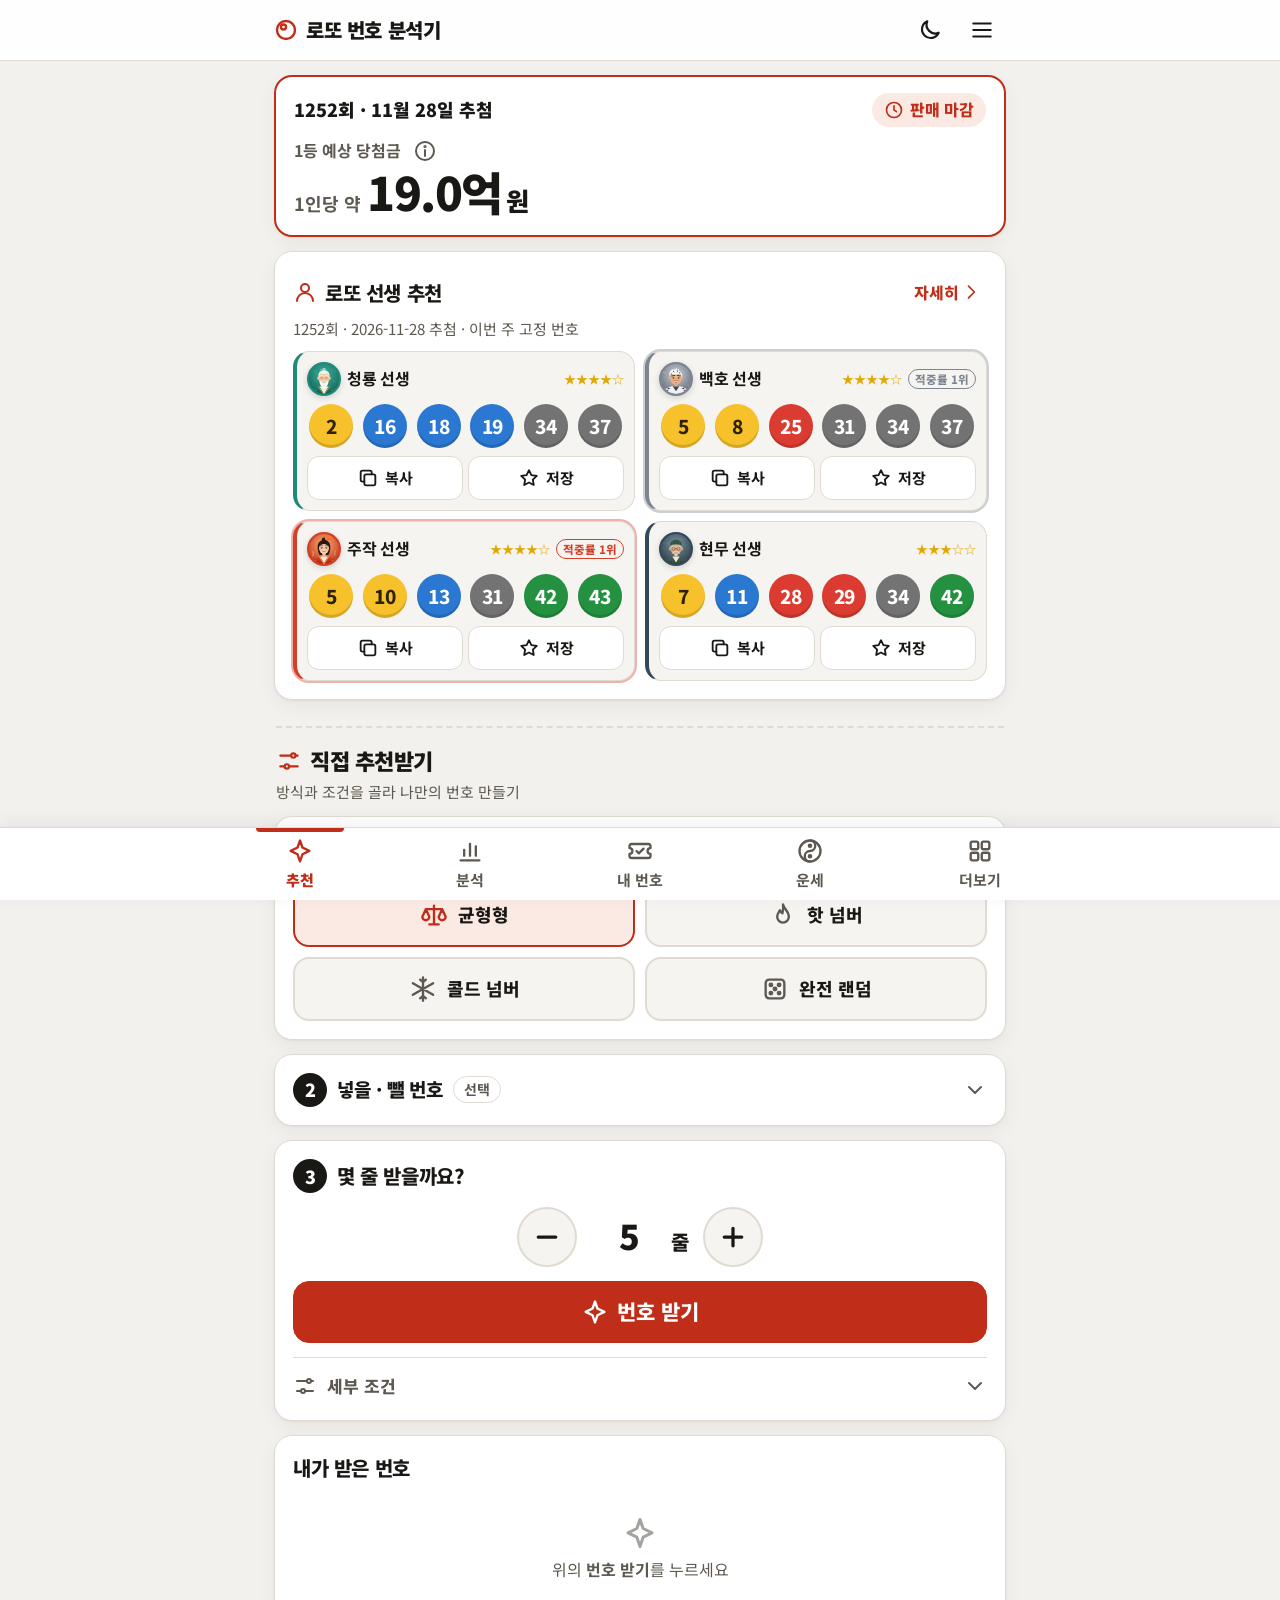
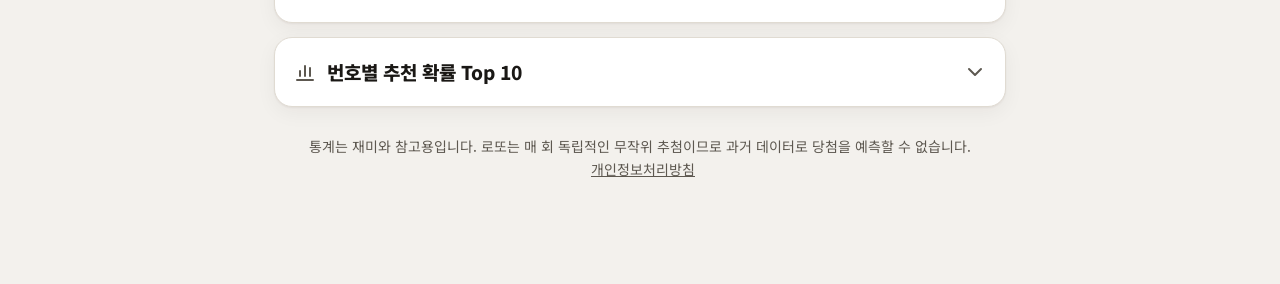
==== commit 1fc734e5: "분석 탭: 당첨 번호 패턴(홀짝·고저·합계·연속·이월·구간·끝수·번호 쌍) 추가 로컬 최신 화면 코드(로또 선생 추천, 아래 메뉴, 당첨금 추정 개선) 함께 반영.  Co-Auth" ====
--- a/index.html
+++ b/index.html
@@ -20,7 +20,7 @@
   <script>try { var t = localStorage.getItem('lotto.theme'); if (t === 'light' || t === 'dark') document.documentElement.dataset.theme = t; } catch (e) {}</script>
   <link rel="preconnect" href="https://fonts.googleapis.com">
   <link rel="stylesheet" href="https://fonts.googleapis.com/css2?family=Noto+Sans+KR:wght@400;500;700;900&display=swap">
-  <link rel="stylesheet" href="css/style.css">
+  <link rel="stylesheet" href="css/style.css?v=20261123c">
 </head>
 <body data-app="lotto">
   <!-- ───────────── 아이콘 ───────────── -->
@@ -99,6 +99,22 @@
         </div>
       </section>
 
+      <!-- 로또 선생 추천 (이번 주 고정 번호) -->
+      <section class="card tc-pick" id="tcPick">
+        <div class="card-head">
+          <h2><svg class="ic"><use href="#i-person"/></svg>로또 선생 추천</h2>
+          <button class="tab link-btn" data-tab="teachers">자세히<svg class="ic"><use href="#i-back"/></svg></button>
+        </div>
+        <p class="hint" id="tcPickInfo">불러오는 중…</p>
+        <div class="set-list" id="tcPickList"></div>
+      </section>
+
+      <!-- 직접 추천받기 -->
+      <div class="sec-h" id="selfPick">
+        <h2><svg class="ic"><use href="#i-sliders"/></svg>직접 추천받기</h2>
+        <p>방식과 조건을 골라 나만의 번호 만들기</p>
+      </div>
+
       <!-- 1단계: 추천 방식 -->
       <section class="card step">
         <h2 class="step-h"><span class="step-n">1</span>추천 방식
@@ -170,7 +186,7 @@
       <!-- 결과 -->
       <section class="card result-card" id="resultCard">
         <div class="card-head">
-          <h2>추천 번호</h2>
+          <h2>내가 받은 번호</h2>
           <span class="hint" id="genInfo"></span>
         </div>
         <div id="results" class="set-list"></div>
@@ -224,6 +240,109 @@
           <p>실제 추첨에서 각 번호가 뽑힐 확률은 과거와 무관하게 항상 6/45 = 13.33%이며, 1등 확률은 조합당 1/8,145,060입니다.</p>
         </div>
       </details>
+
+      <!-- ───── 당첨 번호 패턴 ───── -->
+      <div class="sec-h">
+        <h2><svg class="ic"><use href="#i-spark"/></svg>당첨 번호 패턴</h2>
+        <p>홀짝·합계·연속 번호 같은 조합의 모양을 봅니다</p>
+      </div>
+
+      <section class="card">
+        <div class="card-head">
+          <h2 id="ptLatestTitle">지난 회차 모양</h2>
+          <button class="info-btn" data-info="info-ptLatest" data-title="지난 회차 모양" aria-label="설명"><svg class="ic"><use href="#i-info"/></svg></button>
+        </div>
+        <div class="pt-tiles" id="ptLatest"></div>
+        <div class="info-src" id="info-ptLatest" hidden>
+          <p>가장 최근 당첨 번호 6개의 모양입니다. 아래 작은 글씨는 ‘분석 기준’ 회차 중 같은 모양이 나온 비율입니다.</p>
+          <p><b>흔함</b> 25% 이상 · <b>보통</b> 10~25% · <b>드묾</b> 10% 미만</p>
+        </div>
+      </section>
+
+      <div class="pt-window">
+        <span>추세 그래프 기간</span>
+        <div class="seg" id="trendSeg" role="group" aria-label="추세 그래프 기간">
+          <button type="button" data-n="20">20회</button>
+          <button type="button" data-n="30" class="active">30회</button>
+          <button type="button" data-n="50">50회</button>
+          <button type="button" data-n="100">100회</button>
+        </div>
+      </div>
+
+      <details class="card fold pt-fold">
+        <summary><svg class="ic"><use href="#i-scale"/></svg>홀수·짝수 추세<svg class="ic chev"><use href="#i-down"/></svg></summary>
+        <div class="fold-tools"><span class="hint" id="ptOddHint"></span>
+          <button class="info-btn" data-info="info-ptOdd" data-title="홀수·짝수 추세" aria-label="설명"><svg class="ic"><use href="#i-info"/></svg></button></div>
+        <div id="ptOdd"></div>
+        <div class="info-src" id="info-ptOdd" hidden>
+          <p>당첨 번호 6개 중 <b>홀수가 몇 개</b>였는지 회차별로 보여 줍니다. 위쪽 그래프는 최근 흐름, 아래 막대는 ‘분석 기준’ 회차 전체의 분포입니다.</p>
+          <p>막대 위의 세로 선은 완전 무작위일 때의 이론 비율입니다. 1~45 중 홀수 23개·짝수 22개라 3:3(33.5%), 4:2(25.1%), 2:4(22.7%) 순으로 흔합니다.</p></div>
+      </details>
+      <details class="card fold pt-fold">
+        <summary><svg class="ic"><use href="#i-sliders"/></svg>낮은 수·높은 수 추세<svg class="ic chev"><use href="#i-down"/></svg></summary>
+        <div class="fold-tools"><span class="hint" id="ptHighHint"></span>
+          <button class="info-btn" data-info="info-ptHigh" data-title="낮은 수·높은 수 추세" aria-label="설명"><svg class="ic"><use href="#i-info"/></svg></button></div>
+        <div id="ptHigh"></div>
+        <div class="info-src" id="info-ptHigh" hidden>
+          <p><b>낮은 수 1~22</b>, <b>높은 수 23~45</b>로 나눠 높은 수가 몇 개였는지 봅니다.</p>
+          <p>높은 수가 23개라 이론 분포는 홀짝과 같습니다 (3:3이 33.5%로 가장 흔함).</p></div>
+      </details>
+      <details class="card fold pt-fold">
+        <summary><svg class="ic"><use href="#i-chart"/></svg>번호 합계 추세<svg class="ic chev"><use href="#i-down"/></svg></summary>
+        <div class="fold-tools"><span class="hint" id="ptSumHint"></span>
+          <button class="info-btn" data-info="info-ptSum" data-title="번호 합계 추세" aria-label="설명"><svg class="ic"><use href="#i-info"/></svg></button></div>
+        <div id="ptSum"></div>
+        <div class="info-src" id="info-ptSum" hidden>
+          <p>당첨 번호 6개를 모두 더한 값입니다. 가능한 범위는 21~255, 이론 평균은 <b>138</b>입니다.</p>
+          <p>그래프의 옅은 띠는 ‘분석 기준’ 회차 합계의 하위 10% ~ 상위 10% 구간(전체의 80%가 들어가는 범위)이고, 굵은 선은 최근 5회 평균선입니다.</p></div>
+      </details>
+      <details class="card fold pt-fold">
+        <summary><svg class="ic"><use href="#i-ball"/></svg>연속 번호 추세<svg class="ic chev"><use href="#i-down"/></svg></summary>
+        <div class="fold-tools"><span class="hint" id="ptRunHint"></span>
+          <button class="info-btn" data-info="info-ptRun" data-title="연속 번호 추세" aria-label="설명"><svg class="ic"><use href="#i-info"/></svg></button></div>
+        <div id="ptRun"></div>
+        <div class="info-src" id="info-ptRun" hidden>
+          <p>12·13처럼 <b>바로 이어지는 번호 쌍</b>이 몇 개 있었는지 봅니다. 12·13·14는 연속 쌍 2개로 셉니다.</p>
+          <p>무작위로 뽑아도 연속 번호가 한 쌍 이상 나올 확률은 <b>약 52.9%</b> — 두 번에 한 번은 연속 번호가 나옵니다.</p></div>
+      </details>
+      <details class="card fold pt-fold">
+        <summary><svg class="ic"><use href="#i-refresh"/></svg>이월 번호 추세<svg class="ic chev"><use href="#i-down"/></svg></summary>
+        <div class="fold-tools"><span class="hint" id="ptCarryHint"></span>
+          <button class="info-btn" data-info="info-ptCarry" data-title="이월 번호 추세" aria-label="설명"><svg class="ic"><use href="#i-info"/></svg></button></div>
+        <div id="ptCarry"></div>
+        <div class="info-src" id="info-ptCarry" hidden>
+          <p>바로 앞 회차 당첨 번호(보너스 제외)가 <b>다음 회차에 다시 나온 개수</b>입니다.</p>
+          <p>이론상 0개 40.1%, 1개 42.4%, 2개 15.1%, 3개 이상 2.4%입니다.</p></div>
+      </details>
+      <details class="card fold pt-fold">
+        <summary><svg class="ic"><use href="#i-grid"/></svg>번호대(구간)별 흐름<svg class="ic chev"><use href="#i-down"/></svg></summary>
+        <div class="fold-tools"><span class="hint" id="ptDecHint"></span>
+          <button class="info-btn" data-info="info-ptDec" data-title="번호대(구간)별 흐름" aria-label="설명"><svg class="ic"><use href="#i-info"/></svg></button></div>
+        <div id="ptDec"></div>
+        <div class="info-src" id="info-ptDec" hidden>
+          <p>공 색깔과 같은 다섯 구간(1~10, 11~20, 21~30, 31~40, 41~45)이 <b>최근 몇 번 나왔는지</b> 기대값과 비교합니다. 41~45는 번호가 5개뿐이라 기대값도 절반입니다.</p>
+          <p>아래 막대는 한 회차에 몇 개 구간이 섞였는지의 분포입니다 (이론상 4개 구간 51.7%, 3개 33.0%).</p></div>
+      </details>
+      <details class="card fold pt-fold">
+        <summary><svg class="ic"><use href="#i-dots"/></svg>끝수(일의 자리) 분포<svg class="ic chev"><use href="#i-down"/></svg></summary>
+        <div class="fold-tools"><span class="hint" id="ptEndHint"></span>
+          <button class="info-btn" data-info="info-ptEnd" data-title="끝수(일의 자리) 분포" aria-label="설명"><svg class="ic"><use href="#i-info"/></svg></button></div>
+        <div id="ptEnd"></div>
+        <div class="info-src" id="info-ptEnd" hidden>
+          <p>번호의 <b>일의 자리 숫자</b>별 출현 횟수입니다. 끝수 0(10·20·30·40)과 6~9는 번호가 4개, 1~5는 5개라 기대값이 다릅니다.</p>
+          <p>‘이론 대비’ 100%가 평균이며, 같은 끝수가 2개 이상 들어간 회차 비율도 함께 보여 줍니다.</p></div>
+      </details>
+      <details class="card fold pt-fold">
+        <summary><svg class="ic"><use href="#i-star"/></svg>자주 함께 나온 번호 쌍<svg class="ic chev"><use href="#i-down"/></svg></summary>
+        <div class="fold-tools"><span class="hint" id="ptPairHint"></span>
+          <button class="info-btn" data-info="info-ptPair" data-title="자주 함께 나온 번호 쌍" aria-label="설명"><svg class="ic"><use href="#i-info"/></svg></button></div>
+        <div id="ptPair"></div>
+        <div class="info-src" id="info-ptPair" hidden>
+          <p>‘분석 기준’ 회차에서 <b>같은 회차에 함께 당첨된 횟수</b>가 많은 번호 두 개의 조합입니다.</p>
+          <p>무작위일 때 한 쌍이 함께 나올 기대 횟수는 회차 수 × 1.52% 정도입니다.</p></div>
+      </details>
+
+      <p class="hint pt-note">패턴은 과거 기록일 뿐, 매 회 추첨은 독립이라 다음 회차 확률을 바꾸지 않습니다.</p>
     </section>
 
     <!-- ═════════════ ③ 내 번호 ═════════════ -->
@@ -263,7 +382,6 @@
       <h2 class="more-h">다른 프로그램</h2>
       <div class="tiles">
         <button class="tile app-btn" data-app="speetto"><svg class="ic"><use href="#i-scratch"/></svg><b>스피또</b><span>즉석 복권 현황 · 긁기</span></button>
-        <button class="tile app-btn" data-app="fortune"><svg class="ic"><use href="#i-yin"/></svg><b>운세</b><span>사주 · 오늘의 운세</span></button>
       </div>
     </section>
 
@@ -411,13 +529,6 @@
       통계는 재미와 참고용입니다. 로또는 매 회 독립적인 무작위 추첨이므로 과거 데이터로 당첨을 예측할 수 없습니다. <a href="privacy.html">개인정보처리방침</a>
     </footer>
 
-    <!-- ───────────── 아래 메뉴 (휴대폰 엄지 위치) ───────────── -->
-    <nav class="bnav" aria-label="주 메뉴">
-      <button class="tab active is-on" data-tab="recommend"><svg class="ic"><use href="#i-spark"/></svg><span>추천</span></button>
-      <button class="tab" data-tab="stats"><svg class="ic"><use href="#i-chart"/></svg><span>분석</span></button>
-      <button class="tab" data-tab="check"><svg class="ic"><use href="#i-ticket"/></svg><span>내 번호</span></button>
-      <button class="tab" data-tab="more"><svg class="ic"><use href="#i-grid"/></svg><span>더보기</span></button>
-    </nav>
   </div>
 
   <!-- ═════════════ 스피또 ═════════════ -->
@@ -550,6 +661,15 @@
   </div>
   </main>
 
+  <!-- ───────────── 아래 메뉴 (휴대폰 엄지 위치 · 모든 화면 공통) ───────────── -->
+  <nav class="bnav" aria-label="주 메뉴">
+    <button class="bn is-on" data-go="recommend"><svg class="ic"><use href="#i-spark"/></svg><span>추천</span></button>
+    <button class="bn" data-go="stats"><svg class="ic"><use href="#i-chart"/></svg><span>분석</span></button>
+    <button class="bn" data-go="check"><svg class="ic"><use href="#i-ticket"/></svg><span>내 번호</span></button>
+    <button class="bn" data-go="fortune"><svg class="ic"><use href="#i-yin"/></svg><span>운세</span></button>
+    <button class="bn" data-go="more"><svg class="ic"><use href="#i-grid"/></svg><span>더보기</span></button>
+  </nav>
+
   <!-- ───────────── 메뉴 (오른쪽 위 ☰) ───────────── -->
   <dialog class="sheet" id="menuSheet" aria-label="메뉴">
     <div class="sheet-head"><b>메뉴</b><button class="icon-btn" data-close aria-label="닫기"><svg class="ic"><use href="#i-x"/></svg></button></div>
@@ -609,18 +729,18 @@
 
   <div class="toast" id="toast" role="status" aria-live="polite"></div>
 
-  <script src="data/lotto_data.js"></script>
-  <script src="js/data.js"></script>
-  <script src="js/engine.js"></script>
-  <script src="js/update.js"></script>
-  <script src="js/tarot.js"></script>
-  <script src="js/drum.js"></script>
-  <script src="js/speetto.js"></script>
-  <script src="js/teachers.js"></script>
-  <script src="js/jackpot.js"></script>
-  <script src="js/saju.js"></script>
-  <script src="js/app.js"></script>
-  <script src="js/ui.js"></script>
-  <script src="js/ads.js"></script>
+  <script src="data/lotto_data.js?v=20261123c"></script>
+  <script src="js/data.js?v=20261123c"></script>
+  <script src="js/engine.js?v=20261123c"></script>
+  <script src="js/update.js?v=20261123c"></script>
+  <script src="js/tarot.js?v=20261123c"></script>
+  <script src="js/drum.js?v=20261123c"></script>
+  <script src="js/speetto.js?v=20261123c"></script>
+  <script src="js/teachers.js?v=20261123c"></script>
+  <script src="js/jackpot.js?v=20261123c"></script>
+  <script src="js/saju.js?v=20261123c"></script>
+  <script src="js/app.js?v=20261123c"></script>
+  <script src="js/ui.js?v=20261123c"></script>
+  <script src="js/ads.js?v=20261123c"></script>
 </body>
 </html>
--- a/css/style.css
+++ b/css/style.css
@@ -356,13 +356,14 @@
 .panel.active { display: block; animation: fadein .18s ease-out; }
 @keyframes fadein { from { opacity: 0; transform: translateY(4px); } to { opacity: 1; transform: none; } }
 
-/* 아래 메뉴 (로또) */
-body[data-app="lotto"] { padding-bottom: calc(var(--nav-h) + var(--safe-b)); }
+/* 아래 메뉴 (모든 화면 공통) */
+body { padding-bottom: calc(var(--nav-h) + var(--safe-b)); }
 .bnav { position: fixed; left: 0; right: 0; bottom: 0; z-index: 30; display: flex; justify-content: center; background: var(--surface); border-top: 1px solid var(--line); padding-bottom: var(--safe-b); box-shadow: 0 -4px 18px rgba(0,0,0,.06); }
-.bnav .tab { font: inherit; flex: 1; max-width: 190px; height: var(--nav-h); display: flex; flex-direction: column; align-items: center; justify-content: center; gap: 3px; border: 0; background: none; color: var(--muted); font-size: 15px; font-weight: 700; cursor: pointer; position: relative; }
-.bnav .tab .ic { width: 28px; height: 28px; }
-.bnav .tab.is-on { color: var(--accent); font-weight: 900; }
-.bnav .tab.is-on::before { content: ""; position: absolute; top: 0; left: 28%; right: 28%; height: 4px; border-radius: 0 0 4px 4px; background: var(--accent); }
+.bnav .bn { font: inherit; flex: 1; min-width: 0; max-width: 170px; height: var(--nav-h); display: flex; flex-direction: column; align-items: center; justify-content: center; gap: 3px; border: 0; background: none; color: var(--muted); font-size: 15px; font-weight: 700; cursor: pointer; position: relative; white-space: nowrap; }
+.bnav .bn .ic { width: 28px; height: 28px; }
+.bnav .bn.is-on { color: var(--accent); font-weight: 900; }
+.bnav .bn.is-on::before { content: ""; position: absolute; top: 0; left: 24%; right: 24%; height: 4px; border-radius: 0 0 4px 4px; background: var(--accent); }
+@media (max-width: 360px) { .bnav .bn { font-size: 13.5px; } .bnav .bn .ic { width: 26px; height: 26px; } }
 
 /* 위쪽 탭 (스피또 · 운세) */
 .tabs { display: flex; gap: 4px; margin: 0 0 14px; padding: 4px; border-radius: 16px; background: var(--surface-2); border: 1px solid var(--line); }
@@ -840,3 +841,160 @@
 .tray .ball, .tray .slot-b { width: min(38px, 9vw); height: min(38px, 9vw); }
 .sp-ranks { font-size: 14px; }
 .sp-ranks td:first-child, .sp-ranks td:nth-child(2) { white-space: nowrap; }
+
+
+/* ───────────── 추천: 로또 선생 추천 · 직접 추천받기 ───────────── */
+.link-btn { font: inherit; display: inline-flex; align-items: center; gap: 2px; min-height: 44px; padding: 0 6px 0 12px; border: 0; background: transparent; color: var(--accent); font-size: 16px; font-weight: 800; cursor: pointer; border-radius: 12px; }
+.link-btn .ic { width: 20px; height: 20px; transform: rotate(180deg); }
+.tc-pick .card-head { margin-bottom: 4px; }
+.tc-pick .card-head h2 .ic { color: var(--accent); }
+.tc-pick .set-list { display: grid; grid-template-columns: repeat(2, minmax(0, 1fr)); gap: 10px; }
+.tc-pick .tc-row { padding: 10px; gap: 8px; border-left-width: 4px; }
+.tc-pick .tc-row-head { flex-wrap: wrap; gap: 4px 6px; }
+.tc-pick .tc-row-head b { white-space: nowrap; }
+.tc-pick .tc-badge { order: 5; }
+.tc-pick .st-short { display: none; }
+.tc-pick .tc-row-head b { font-size: 16px; }
+.tc-pick .tc-ava.sm { width: 34px; height: 34px; }
+.tc-pick .tc-row-head .tc-stars { margin-left: auto; font-size: 12px; letter-spacing: 0; }
+.tc-pick .tc-badge { font-size: 11.5px; padding: 0 6px; }
+.tc-pick .set .balls { grid-template-columns: repeat(3, minmax(0, 1fr)); gap: 5px; }
+.tc-pick .set .balls .ball { max-width: 44px; font-size: clamp(15px, 4.4vw, 19px); }
+.tc-pick .set .acts { justify-content: stretch; gap: 5px; }
+.tc-pick .set .acts .act { flex: 1; justify-content: center; padding-left: 4px; padding-right: 4px; }
+.tc-row { border-left: 5px solid var(--tc); }
+.tc-row.best { box-shadow: 0 0 0 2px color-mix(in srgb, var(--tc) 40%, transparent); }
+.tc-row-head { display: flex; align-items: center; gap: 10px; }
+.tc-row-head b { font-size: 18px; letter-spacing: -.02em; }
+.tc-ava.sm { width: 40px; height: 40px; border-width: 2px; }
+.tc-badge { font-size: 12.5px; font-weight: 800; color: var(--tc); border: 1px solid var(--tc); border-radius: 999px; padding: 1px 8px; white-space: nowrap; }
+.tc-row-head .tc-stars { margin-left: auto; font-size: 14px; }
+.sec-h { margin: 26px 2px 12px; padding-top: 18px; border-top: 2px dashed var(--line); }
+.sec-h h2 { display: flex; align-items: center; gap: 8px; font-size: 22px; font-weight: 900; margin: 0; }
+.sec-h h2 .ic { width: 26px; height: 26px; color: var(--accent); }
+.sec-h p { margin: 4px 0 0; color: var(--muted); font-size: 15px; }
+.sec-h + .card { margin-top: 0; }
+@media (max-width: 480px) {
+  .tc-pick .set .acts .act { font-size: 0; gap: 0; }
+  .tc-pick .set .acts .act .ic { width: 24px; height: 24px; }
+}
+@media (min-width: 700px) {
+  .tc-pick .set .balls { grid-template-columns: repeat(6, minmax(0, 1fr)); }
+}
+@media (max-width: 480px) {
+  .tc-pick .tc-row { padding: 10px 8px; }
+  .tc-pick .tc-row-head { gap: 4px 5px; }
+  .tc-pick .tc-ava.sm { width: 28px; height: 28px; }
+  .tc-pick .tc-row-head b { font-size: 15px; letter-spacing: -.04em; }
+  .tc-pick .tc-row-head .tc-stars { font-size: 14px; letter-spacing: 0; font-weight: 800; }
+  .tc-pick .st-full { display: none; }
+  .tc-pick .tc-stars .st-short[hidden] { display: inline !important; }
+}
+
+
+/* ───────────── 분석: 당첨 번호 패턴 ───────────── */
+.pt-tiles { display: grid; grid-template-columns: repeat(3, minmax(0, 1fr)); gap: 8px; }
+.pt-tile { background: var(--surface-2); border: 1px solid var(--line); border-radius: 14px; padding: 10px 8px; text-align: center; }
+.pt-tile .k { font-size: 15px; font-weight: 800; color: var(--muted); }
+.pt-tile .v { font-size: 24px; font-weight: 900; letter-spacing: -.02em; line-height: 1.3; margin-top: 2px; font-variant-numeric: tabular-nums; }
+.pt-tile .s { font-size: 13px; color: var(--muted); line-height: 1.4; margin-top: 4px; display: flex; flex-direction: column; align-items: center; gap: 3px; }
+.rt { display: inline-block; font-size: 13px; font-weight: 800; padding: 0 8px; border-radius: 999px; border: 1.5px solid currentColor; }
+.rt.common { color: var(--ok); }
+.rt.mid { color: var(--fix); }
+.rt.rare { color: var(--accent); }
+
+.pt-window { display: flex; align-items: center; justify-content: space-between; gap: 8px 12px; flex-wrap: wrap; margin: 14px 2px; font-size: 16px; font-weight: 800; color: var(--muted); }
+.pt-window + details.card { margin-top: 0; }
+.pt-fold .fold-tools .hint { font-size: 16px; color: var(--text); }
+.pt-fold .fold-tools .hint b { color: var(--accent); }
+.pt-sub { font-size: 17px; font-weight: 800; margin: 18px 0 10px; display: flex; align-items: baseline; gap: 8px; flex-wrap: wrap; }
+.pt-sub small { font-size: 14px; font-weight: 600; color: var(--muted); }
+.pt-note { margin: 16px 4px 0; text-align: center; }
+.pt-fact { margin: 12px 0 0; font-size: 16px; }
+
+/* 추세 꺾은선 */
+.pt-chart svg { max-width: 560px; margin: 0 auto; }
+.pt-chart .ax { font-size: 12px; }
+.pt-chart .gl { stroke: var(--line); stroke-width: 1; }
+.pt-chart .band { fill: var(--accent); opacity: .1; }
+.pt-chart .ln { fill: none; stroke: var(--muted); stroke-width: 1.6; stroke-linejoin: round; }
+.pt-chart .ma { fill: none; stroke: var(--accent); stroke-width: 3; stroke-linejoin: round; stroke-linecap: round; }
+.pt-chart .pt { fill: var(--surface); stroke: var(--text); stroke-width: 1.6; }
+.pt-chart .pt.last { fill: var(--accent); stroke: var(--accent); }
+.pt-legend { display: flex; flex-wrap: wrap; gap: 4px 14px; justify-content: center; font-size: 14px; color: var(--muted); margin-top: 6px; }
+.pt-legend span { display: inline-flex; align-items: center; gap: 6px; }
+.pt-legend i { display: inline-block; width: 18px; height: 10px; border-radius: 3px; }
+.lg-band { background: color-mix(in srgb, var(--accent) 18%, transparent); }
+.lg-ma { height: 3px !important; background: var(--accent); }
+.lg-ref { height: 0 !important; border-top: 2px dashed var(--text); opacity: .6; }
+
+/* 분포 막대 */
+.dist, .dec-bars { display: grid; gap: 6px; }
+.dist-row, .dec-row { display: grid; grid-template-columns: 7.2em 1fr 4.4em; align-items: center; gap: 10px; font-size: 16px; padding: 3px 6px; border-radius: 10px; }
+.dec-row { grid-template-columns: 6.2em 1fr 6.6em; }
+.dist-row.on { background: var(--accent-soft); }
+.dl { font-weight: 800; white-space: nowrap; display: inline-flex; align-items: center; gap: 6px; font-variant-numeric: tabular-nums; }
+.dl em { font-style: normal; font-size: 11.5px; font-weight: 800; color: var(--accent-ink); background: var(--accent-btn); border-radius: 999px; padding: 0 6px; }
+.dt { position: relative; height: 18px; background: var(--surface-2); border-radius: 6px; border: 1px solid var(--line); }
+.dt i { position: absolute; left: 0; top: 0; bottom: 0; border-radius: 5px; background: var(--muted); }
+.dist-row.on .dt i { background: var(--accent-btn); }
+.dt u, .dist-key u, .eb u { position: absolute; top: -4px; bottom: -4px; width: 0; border-left: 2.5px solid var(--text); text-decoration: none; }
+.dist-key { margin: 8px 0 0; display: flex; align-items: center; gap: 8px; font-size: 14px; }
+.dist-key u { position: relative; top: 0; bottom: 0; height: 16px; display: inline-block; }
+.dv { text-align: right; font-weight: 800; font-variant-numeric: tabular-nums; white-space: nowrap; }
+.dv small { font-size: 13px; font-weight: 700; color: var(--muted); margin-left: 2px; }
+.dv small.up, .ev.up { color: var(--accent); }
+.dv small.down, .ev.down { color: var(--fix); }
+.dt i.d1 { background: var(--b1); } .dt i.d2 { background: var(--b2); } .dt i.d3 { background: var(--b3); } .dt i.d4 { background: var(--b4); } .dt i.d5 { background: var(--b5); }
+.dd { width: 12px; height: 12px; border-radius: 50%; display: inline-block; }
+.dd.d1 { background: var(--b1); } .dd.d2 { background: var(--b2); } .dd.d3 { background: var(--b3); } .dd.d4 { background: var(--b4); } .dd.d5 { background: var(--b5); }
+
+/* 연속 번호 줄 */
+.pt-strip { display: grid; grid-template-columns: repeat(10, minmax(0, 1fr)); gap: 4px; }
+.pt-strip span { display: flex; flex-direction: column; align-items: center; border: 1px solid var(--line); border-radius: 10px; padding: 4px 0 2px; background: var(--surface-2); }
+.pt-strip span b { font-size: 19px; line-height: 1.2; color: var(--muted); }
+.pt-strip span small { font-size: 11px; color: var(--muted); }
+.pt-strip span.y { background: var(--accent-soft); border-color: var(--accent); }
+.pt-strip span.y b { color: var(--accent); }
+.pt-strip + .hint { margin-top: 8px; }
+
+/* 끝수 막대 */
+.end-grid { display: grid; grid-template-columns: repeat(10, minmax(0, 1fr)); gap: 4px; align-items: end; }
+.end-col { display: flex; flex-direction: column; align-items: center; gap: 4px; }
+.end-col b { font-size: 19px; font-weight: 900; }
+.ev { font-size: 12px; font-weight: 800; color: var(--muted); font-variant-numeric: tabular-nums; letter-spacing: -.03em; }
+.eb { position: relative; width: 70%; height: 110px; background: var(--surface-2); border: 1px solid var(--line); border-radius: 6px; }
+.eb i { position: absolute; left: 0; right: 0; bottom: 0; background: var(--muted); border-radius: 5px; }
+.eb u { top: auto; bottom: 0; left: -4px; right: -4px; width: auto; height: 0; border-left: 0; border-top: 2.5px solid var(--text); }
+
+/* 함께 나온 번호 쌍 */
+.pair-list { list-style: none; margin: 0; padding: 0; display: grid; gap: 6px; }
+.pair-list li { display: grid; grid-template-columns: 1.6em auto 1fr auto; align-items: center; gap: 10px; padding: 6px 8px; border-radius: 12px; background: var(--surface-2); font-size: 17px; }
+.pair-list .rk { font-weight: 900; color: var(--muted); text-align: center; }
+.pair-list .balls { display: flex; gap: 4px; }
+.pair-list b { text-align: right; }
+.pair-list small { font-size: 13px; color: var(--muted); white-space: nowrap; }
+
+@media (max-width: 480px) {
+  .pt-tiles { grid-template-columns: repeat(2, minmax(0, 1fr)); }
+  .dist-row, .dec-row { font-size: 15px; gap: 8px; grid-template-columns: 6.6em 1fr 3.9em; padding: 3px 4px; }
+  .dec-row { grid-template-columns: 5.8em 1fr 6.2em; }
+  .pt-window .seg { width: 100%; }
+  .pt-window .seg button { flex: 1; padding: 8px 6px; }
+  .pair-list li { grid-template-columns: 1.4em auto 1fr; }
+  .pair-list small { grid-column: 2 / -1; text-align: right; margin-top: -4px; }
+}
+.pt-fold .fold-tools { flex-wrap: nowrap; align-items: flex-start; }
+.pt-fold .fold-tools .hint { flex: 1; min-width: 0; }
+.dist-key .key-on { display: inline-block; width: 18px; height: 12px; border-radius: 4px; background: var(--accent-btn); }
+.dist-key .key-on + u { margin-left: 10px; }
+.ev { font-size: 13px; }
+.eb i.up { background: var(--accent-btn); }
+.eb i.down { background: var(--fix); }
+.pair-list li { grid-template-columns: 1.6em auto 1fr; }
+.pair-list .pc { display: flex; align-items: baseline; justify-content: flex-end; gap: 4px 10px; flex-wrap: wrap; text-align: right; }
+@media (max-width: 480px) {
+  .pair-list li { grid-template-columns: 1.4em auto 1fr; }
+  .pair-list small { grid-column: auto; margin-top: 0; }
+  .pair-list .pc { flex-direction: column; align-items: flex-end; gap: 0; }
+}
